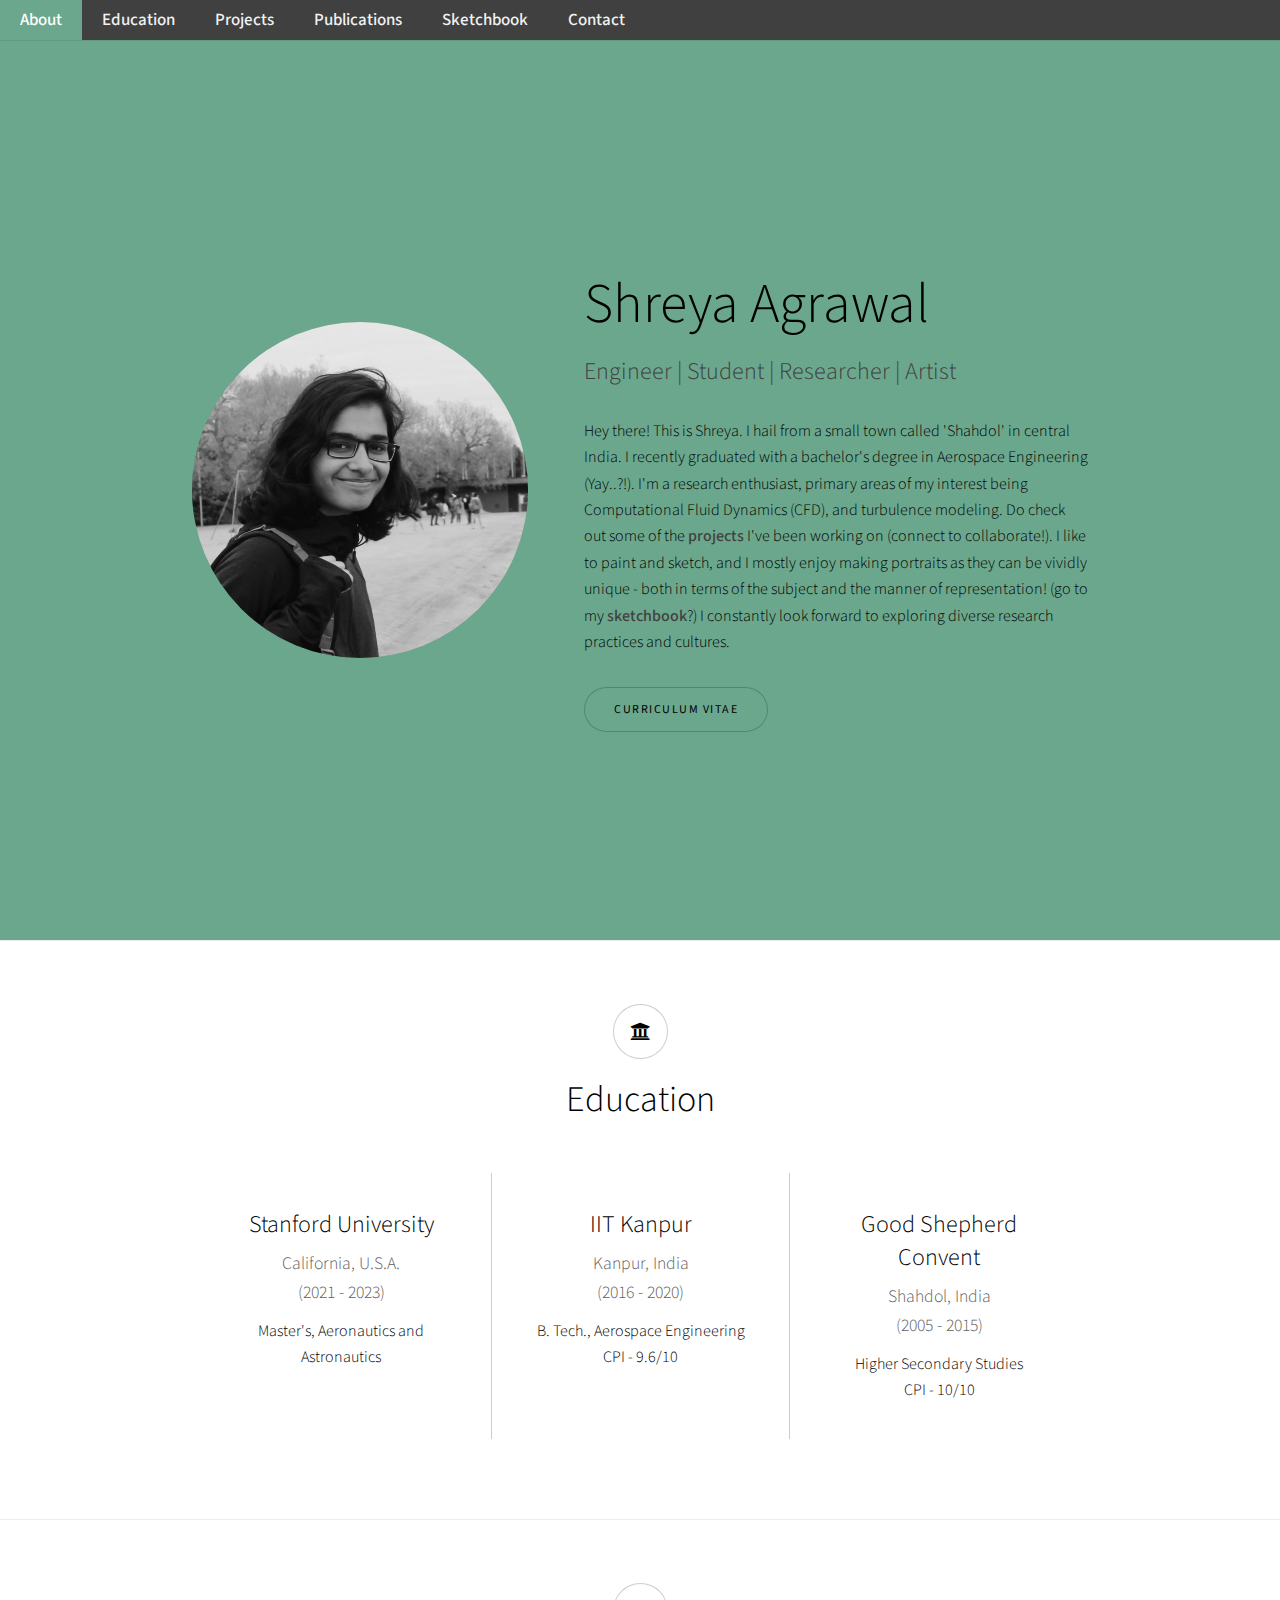
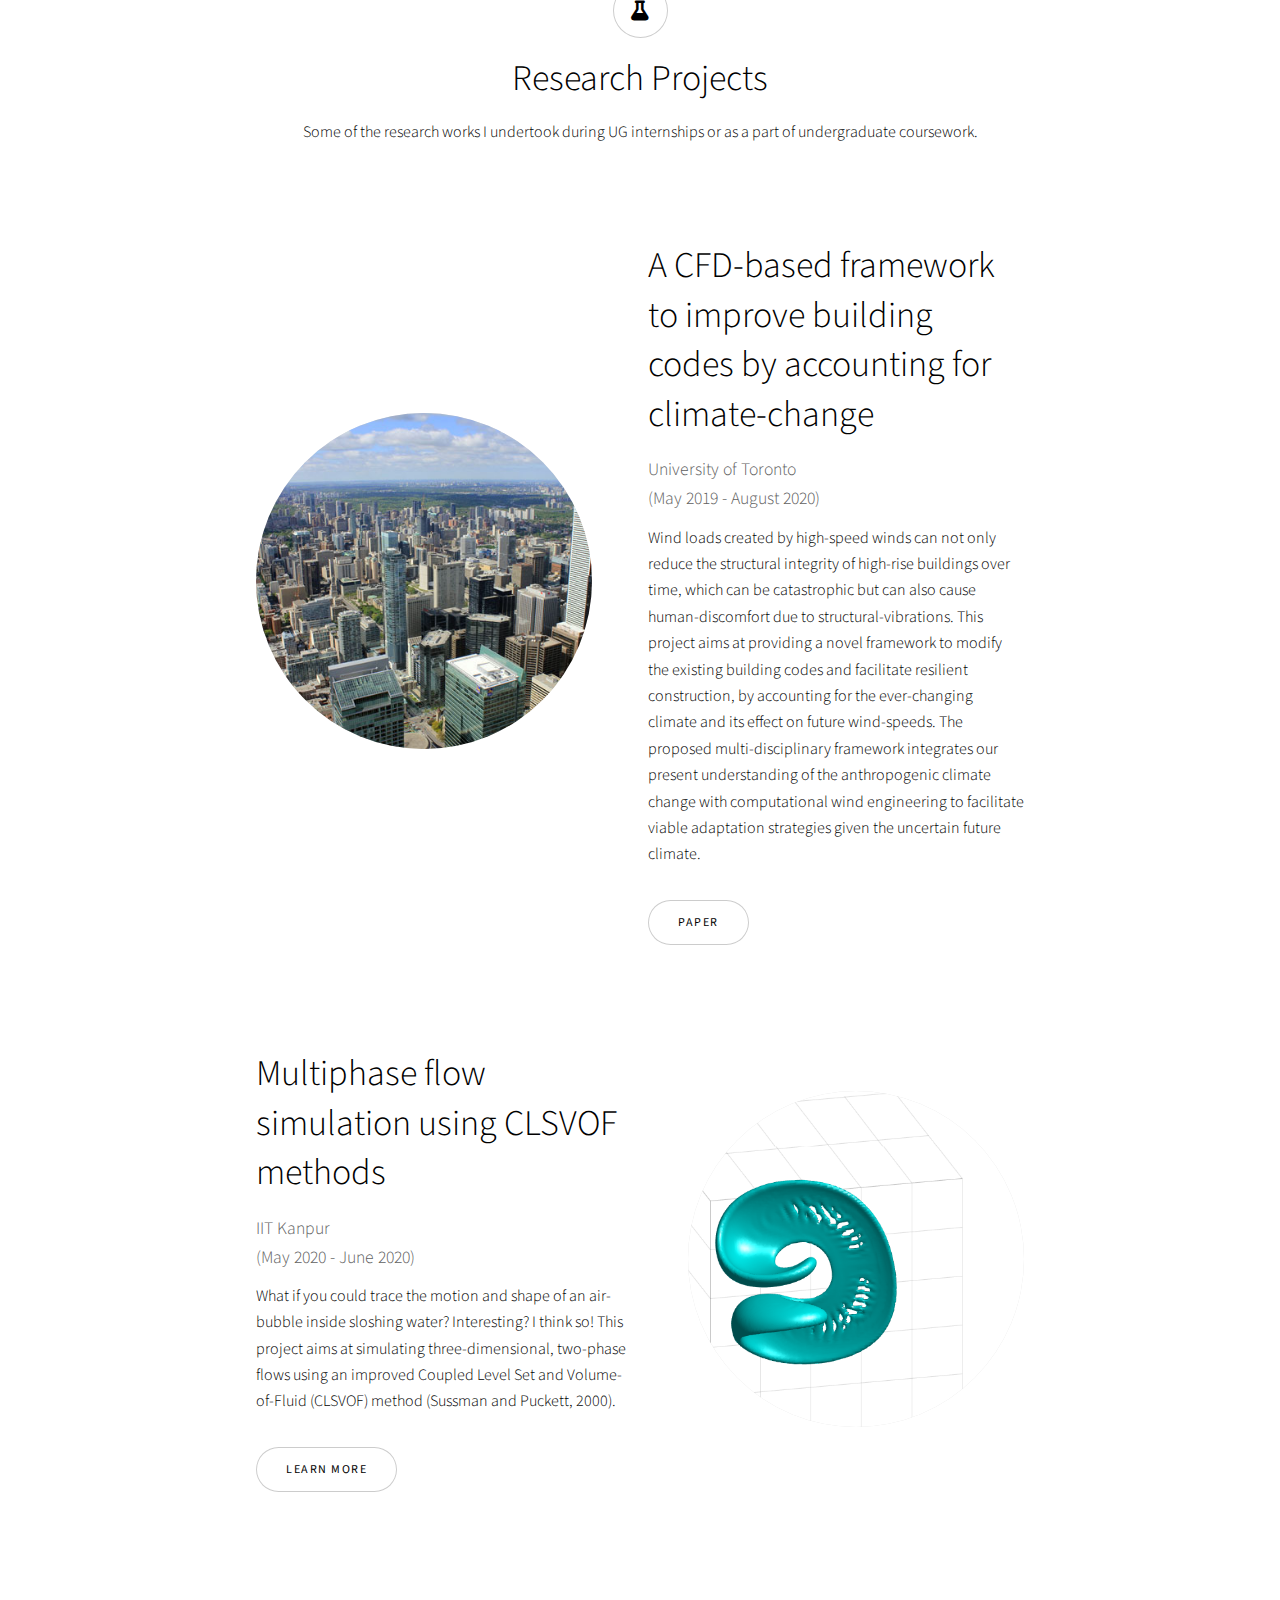
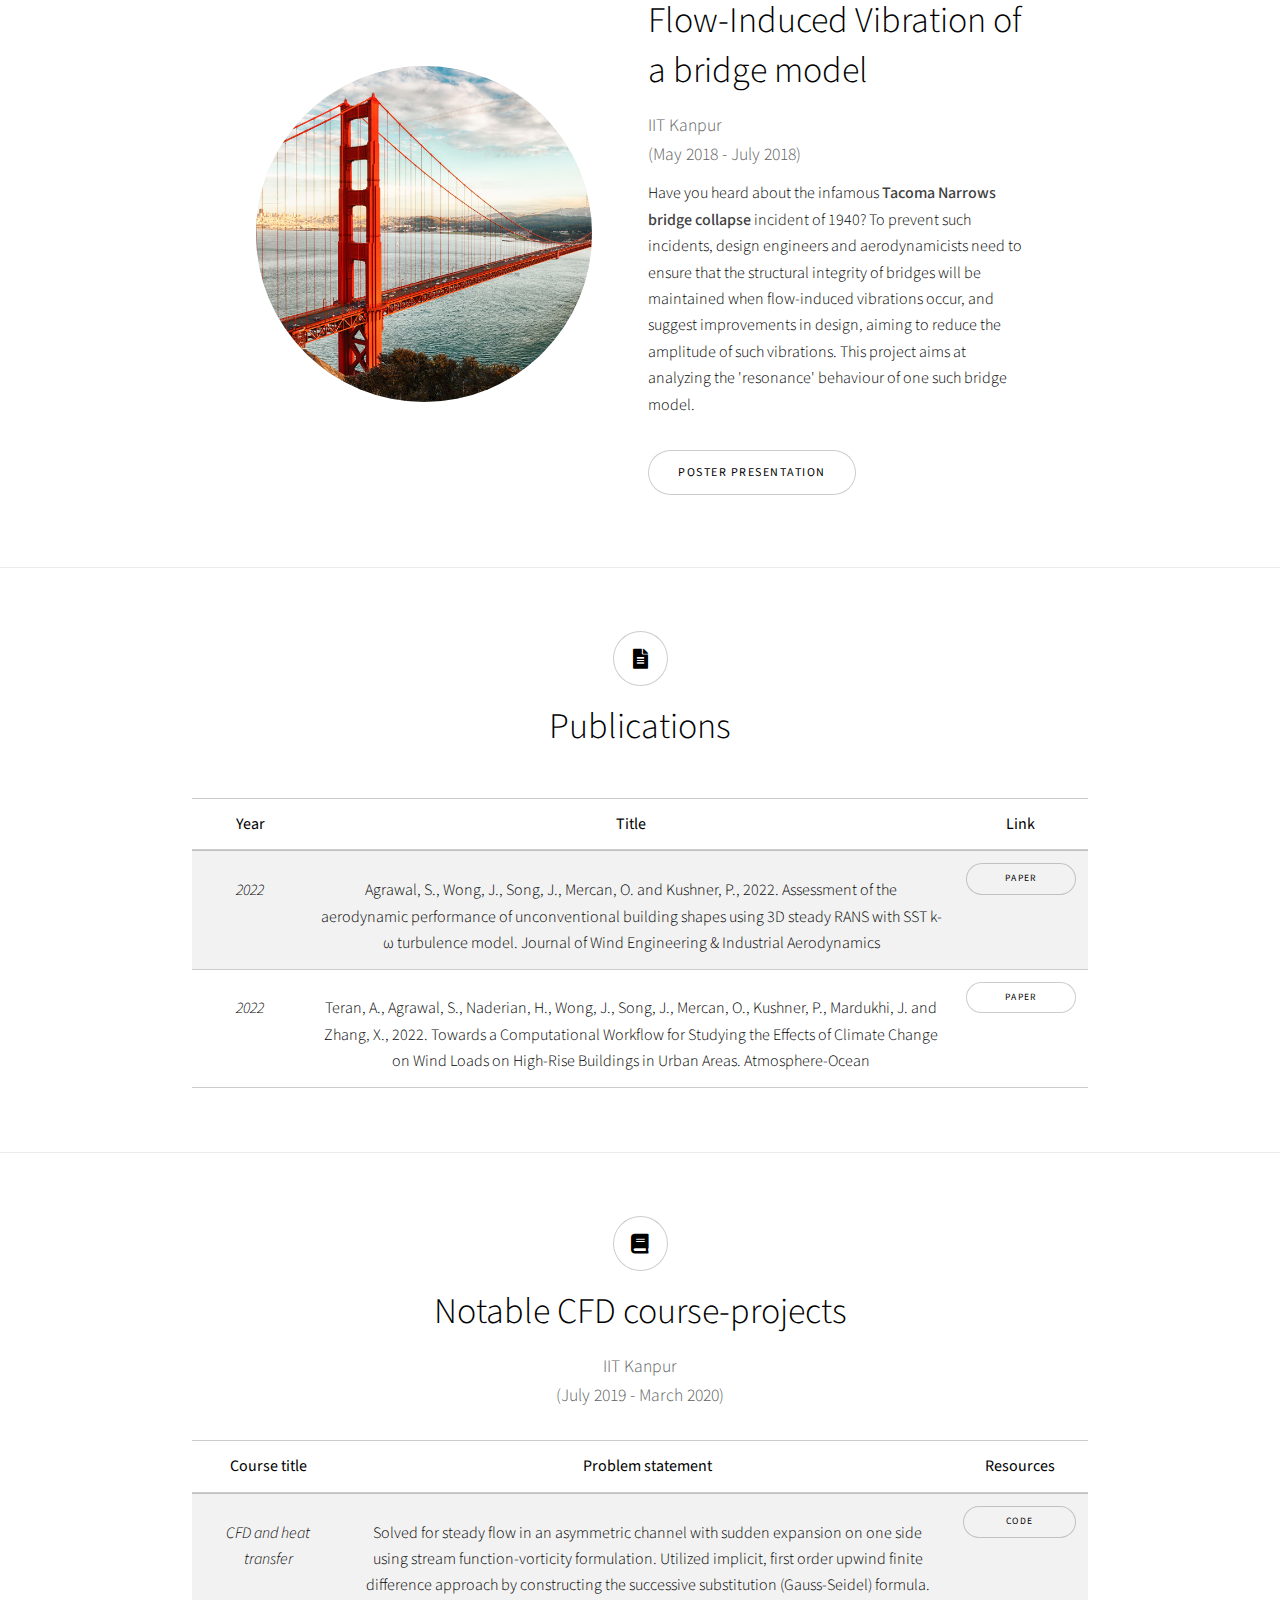
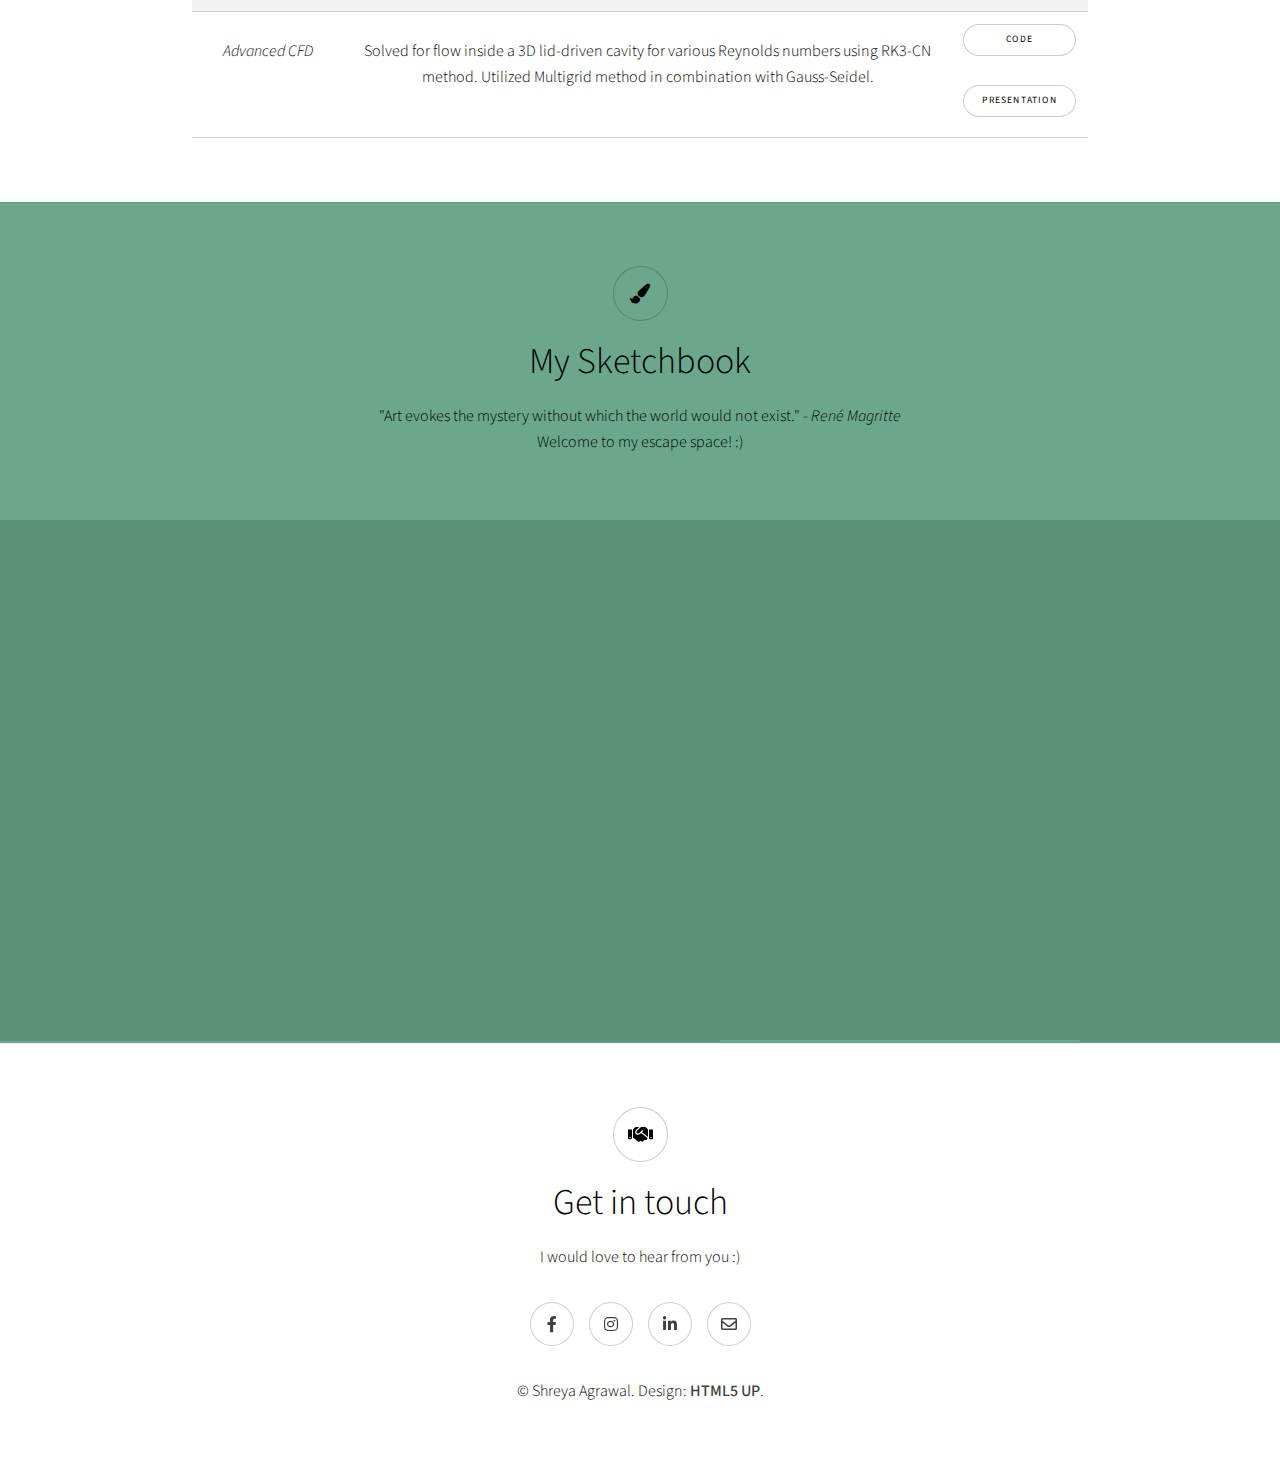
==== index.html @ 3bdcfff8 "Updated Publications section" ====
<!DOCTYPE HTML>
<!--
	Story by HTML5 UP
	html5up.net | @ajlkn
	Free for personal and commercial use under the CCA 3.0 license (html5up.net/license)
-->
<html>
	<head>
		<title>Home | Shreya Agrawal</title>
		<meta charset="utf-8" />
		<meta name="viewport" content="width=device-width, initial-scale=1, user-scalable=no" />
		<link rel="stylesheet" href="assets/css/main.css" />
		<noscript><link rel="stylesheet" href="assets/css/noscript.css" /></noscript>
	</head>
	<body class="is-preload">

		<!-- Wrapper -->
			<div id="wrapper" class="divided">

					<! -- top-navigation -->
						<div class="topnav" id="myTopnav">
 						   <a href="#about" class="active">About</a>
				  		   <a href="#schools">Education</a>
			        	           <a href="#projects">Projects</a>
						   <a href="#publications">Publications</a>
			         		   <a href="#sketchbook">Sketchbook</a>
 						   <a href="#contact">Contact</a>
 				  		   <a href="javascript:void(0);" class="icon" onclick="myFunction()">
			          			<i class="fa fa-bars"></i>
 			 			   </a>
						</div>


				<!-- Intro -->
					<section class="banner style3 orient-right content-align-left image-position-center fullscreen color7" id="about">


						<div class="content">
							<h1>Shreya  Agrawal</h1>
							<h3 style="color:#404040;" class="bottomOne">Engineer | Student | Researcher | Artist</h3>
							<p>Hey there! This is Shreya. I hail from a small town called 'Shahdol' in central India. I recently graduated with a bachelor's degree in Aerospace Engineering (Yay..?!). I'm a research enthusiast, primary areas of my interest being Computational Fluid Dynamics (CFD), and turbulence modeling. Do check out some of the <a href = "#projects">projects</a> I've been working on (connect to collaborate!). I like to paint and sketch, and I mostly enjoy making portraits as they can be vividly unique - both in terms of the subject and the manner of representation! (go to my <a href = "#sketchbook">sketchbook</a>?) I constantly look forward to exploring diverse research practices and cultures.</p>
							<ul class="actions stacked">
								<li><a href="https://drive.google.com/file/d/1pyP-JHYudfswWcXXzexC-FnmlHwNLp0K/view?usp=sharing" class="button big wide smooth-scroll-middle">Curriculum Vitae</a></li>
							</ul>
						</div>
						<div class="image">
							<img src="DP1.jpg" alt="" />
						</div>
					</section>

				<!-- Schools attended -->
					<section class="wrapper style1 align-center" id="schools">
						<div class="inner">
							<span class="icon solid style2 major fa-university"></span>
							<h2>Education</h2>
							<div class="items style1 medium">
								<section>

									<h3>Stanford University</h3>
									<subtitle> California, U.S.A. </subtitle><br>
									<subtitle> (2021 - 2023) </subtitle>
									<p>Master's, Aeronautics and Astronautics</p>
								</section>
								<section>
									
									<h3>IIT Kanpur</h3>
									<subtitle> Kanpur, India </subtitle><br>
									<subtitle> (2016 - 2020) </subtitle>
									<p>B. Tech., Aerospace Engineering <br>CPI - 9.6/10</p>
								</section>
								<section>
									
									<h3>Good Shepherd Convent</h3>
									<subtitle> Shahdol, India </subtitle><br>
									<subtitle> (2005 - 2015) </subtitle>
									<p>Higher Secondary Studies <br>CPI - 10/10</p>
								</section>
							</div>
						</div>
					</section>

				<!-- Research projects -->
				<section class="wrapper style1 align-center" id="projects">
				<div class="inner">
					<span class="icon solid style2 major fa-flask"></span>
						<h2>Research Projects</h2>
						<p>Some of the research works I undertook during UG internships or as a part of undergraduate coursework.</p>
				<!-- project 1 -->
					<section class="spotlight style2 orient-right content-align-left image-position-center onscroll-image-fade-in" id="first">
						<div class="content">
							<h2>A CFD-based framework to improve building codes by accounting for climate-change</h2>
							<subtitle>University of Toronto <br> (May 2019 - August 2020)</subtitle>
							<p>Wind loads created by high-speed winds can not only reduce the structural integrity of high-rise buildings over time, which can be catastrophic but can also cause human-discomfort due to structural-vibrations. This project aims at providing a novel framework to modify the existing building codes and facilitate resilient construction, by accounting for the ever-changing climate and its effect on future wind-speeds. The proposed multi-disciplinary framework integrates our present understanding of the anthropogenic climate change with computational wind engineering to facilitate viable adaptation strategies given the uncertain future climate.</p>
							<ul class="actions stacked">
								<li><a href="https://doi.org/10.1080/07055900.2022.2061412" class="button">PAPER</a></li>
							</ul>
						</div>
						<div class="image">
							<img src="images/project01.jpg" alt="" />
						</div>
					</section>

				<!-- Project 2 -->
					<section class="spotlight style2 orient-left content-align-left image-position-right onscroll-image-fade-in color7">
						<div class="content">
							<h2>Multiphase flow simulation using CLSVOF methods</h2>
							<subtitle>IIT Kanpur <br> (May 2020 - June 2020)</subtitle>
							<p>What if you could trace the motion and shape of an air-bubble inside sloshing water? Interesting? I think so! This project aims at simulating three-dimensional, two-phase flows using an improved Coupled Level Set and Volume-of-Fluid (CLSVOF) method (Sussman and Puckett, 2000).</p>
							<ul class="actions stacked">
								<li><a href="CLSVOF.html" class="button">LEARN MORE</a></li>
							</ul>
						</div>
						<div class="image">
							<img src="images/project02.png" alt="" />
						</div>
					</section>

				<!-- Project 3 -->
					<section class="spotlight style2 orient-right content-align-left image-position-center onscroll-image-fade-in">
						<div class="content">
							<h2>Flow-Induced Vibration of a bridge model</h2>
							<subtitle>IIT Kanpur <br> (May 2018 - July 2018)</subtitle>
							<p>Have you heard about the infamous <a href="https://youtu.be/XggxeuFDaDU">Tacoma Narrows bridge collapse</a> incident of 1940? To prevent such incidents, design engineers and aerodynamicists need to ensure that the structural integrity of bridges will be maintained when flow-induced vibrations occur, and suggest improvements in design, aiming to reduce the amplitude of such vibrations. This project aims at analyzing the 'resonance' behaviour of one such bridge model.</p>
							<ul class="actions stacked">
								<li><a href="https://drive.google.com/file/d/0B6FISKt2FDr5RnNRbktZWC1UbEI3cGdsY0kwa1ZBbXltcFFz/view?usp=sharing" class="button">Poster Presentation</a></li>
							</ul>
						</div>
						<div class="image">
							<img src="images/project03.jpg" alt="" />
						</div>
					</section>
				</div>
				</section>

				
				

				<!-- Publications -->
					<section class="wrapper style1 align-center" id="publications">
						<div class="inner">
						<span class="icon solid style2 major fa-file-alt"></span>
							<h2>Publications</h2>
							<subtitle class"bottomOne"></subtitle>
							
              <div class="table-wrapper topOne">
							  <table class="topOne">
							   <thead>
							   <tr>
							   <th style="text-align:center">Year</th><th style="text-align:center">Title</th><th style="text-align:center">Link</th>
							   </tr>
							   </thead>
                <tbody>
  							<tr>
  							<td style="width:13%"><em>2022</em></td>
   							<td style="width:72%">Agrawal, S., Wong, J., Song, J., Mercan, O. and Kushner, P., 2022. Assessment of the aerodynamic performance of unconventional building shapes using 3D steady RANS with SST k-ω turbulence model. 
								Journal of Wind Engineering & Industrial Aerodynamics	
							  </td>
   							<td style="width:15%">
   							 <ul class="actions stacked">
								 <li><a href="https://doi.org/10.1016/j.jweia.2022.104988" class="button fit small">Paper</a></li>
							   </ul>
							   </td>
 							  </tr>

 							  <tr style="padding-bottom:0.75rem">
 							  <td style="width:13%"><em>2022</em></td>
    						<td style="width:72%">Teran, A., Agrawal, S., Naderian, H., Wong, J., Song, J., Mercan, O., Kushner, P., Mardukhi, J. and Zhang, X., 2022. Towards a Computational Workflow for Studying the Effects of Climate Change on Wind Loads on High-Rise Buildings in Urban Areas.
								   Atmosphere-Ocean</td>
    							 
    						<td>
    						<ul class="actions stacked">
								<li><a href="https://doi.org/10.1080/07055900.2022.2061412" class="button fit small">Paper</a></li>
							  </ul>
							  </td>
  							</tr>

							  </tbody>
							  </table>
							</div>
						</div>
					</section>
				
				
				
				
				<!-- Some other notable projects -->
					<section class="wrapper style1 align-center">
						<div class="inner">
						<span class="icon solid style2 major fa-book"></span>
							<h2>Notable CFD course-projects</h2>
							<subtitle class"bottomOne">IIT Kanpur <br> (July 2019 - March 2020)</subtitle>
							
              <div class="table-wrapper topOne">
							  <table class="topOne">
							   <thead>
							   <tr>
							   <th style="text-align:center">Course title</th><th style="text-align:center">Problem statement</th><th style="text-align:center">Resources</th>
							   </tr>
							   </thead>
                <tbody>
  							<tr>
  							<td style="width:17%"><em>CFD and heat transfer</em></td>
   							<td style="width:68%">Solved for steady flow in an asymmetric channel with sudden expansion on one side using stream function-vorticity formulation. Utilized implicit, first order upwind finite difference approach by constructing the successive substitution (Gauss-Seidel) formula.	
							  </td>
   							<td style="width:15%">
   							 <ul class="actions stacked">
								 <li><a href="https://github.com/Shreyaagr/CFD-Codes/blob/main/Channel_expansion.c" class="button fit small">Code</a></li>
							   </ul>
							   </td>
 							  </tr>

 							  <tr style="padding-bottom:0.75rem">
 							  <td style="width:17%"><em>Advanced CFD</em></td>
    						<td style="width:68%">Solved for flow inside a 3D lid-driven cavity for various Reynolds numbers using RK3-CN method. Utilized Multigrid method in combination with Gauss-Seidel.</td>
    							 
    						<td>
    						<ul class="actions stacked">
								<li><a href="https://github.com/Shreyaagr/CFD-Codes/blob/main/Lid_driven_cavity_RK3-CN.f95" class="button fit small">Code</a></li><li><a href="https://github.com/Shreyaagr/CFD-Codes/blob/main/Lid_driven_cavity_results.pdf" class="button fit small">Presentation</a>
								</li>
							  </ul>
							  </td>
  							</tr>

							  </tbody>
							  </table>
							</div>
						</div>
					</section>


				<!-- Sketches -->
					<section class="wrapper style1 align-center color7" id = "sketchbook">
						<div class="inner">
						<span class="icon solid style2 major fa-paint-brush"></span>
							<h2>My Sketchbook</h2>
							<p>"Art evokes the mystery without which the world would not exist." - <em>Ren&eacute; Magritte</em> <br> Welcome to my escape space! :) </p>
						</div>

						<!-- Sketchbook -->
							<div class="gallery style2 medium lightbox onscroll-fade-in">
								<article>
									<a href="images/gallery/fulls/01.jpg" class="image">
										<img src="images/gallery/thumbs/01.jpg"  alt="" />
									</a>
									<div class="caption">
										<ul class="actions fixed">
											<li><span class="button small">Expand</span></li>
										</ul>
									</div>
								</article>
								<article>
									<a href="images/gallery/fulls/02.jpg" class="image">
										<img src="images/gallery/thumbs/02.jpg" alt="" />
									</a>
									<div class="caption">
										<ul class="actions fixed">
											<li><span class="button small">Expand</span></li>
										</ul>
									</div>
								</article>
								<article>
									<a href="images/gallery/fulls/03.jpg" class="image">
										<img src="images/gallery/thumbs/03.jpg" alt="" />
									</a>
									<div class="caption">
										<ul class="actions fixed">
											<li><span class="button small">Expand</span></li>
										</ul>
									</div>
								</article>
								<article>
									<a href="images/gallery/fulls/04.jpg" class="image">
										<img src="images/gallery/thumbs/04.jpg" alt="" />
									</a>
									<div class="caption">
										<ul class="actions fixed">
											<li><span class="button small">Expand</span></li>
										</ul>
									</div>
								</article>
								<article>
									<a href="images/gallery/fulls/05.jpg" class="image">
										<img src="images/gallery/thumbs/05.jpg" alt="" />
									</a>
									<div class="caption">
										<ul class="actions fixed">
											<li><span class="button small">Expand</span></li>
										</ul>
									</div>
								</article>
								<article>
									<a href="images/gallery/fulls/06.jpg" class="image">
										<img src="images/gallery/thumbs/06.jpg" alt="" />
									</a>
									<div class="caption">
										<ul class="actions fixed">
											<li><span class="button small">Expand</span></li>
										</ul>
									</div>
								</article>
								<article>
									<a href="images/gallery/fulls/07.jpg" class="image">
										<img src="images/gallery/thumbs/07.jpg" alt="" />
									</a>
									<div class="caption">
										<ul class="actions fixed">
											<li><span class="button small">Expand</span></li>
										</ul>
									</div>
								</article>
								<article>
									<a href="images/gallery/fulls/08.jpg" class="image">
										<img src="images/gallery/thumbs/08.jpg" alt="" />
									</a>
									<div class="caption">
										<ul class="actions fixed">
											<li><span class="button small">Expand</span></li>
										</ul>
									</div>
								</article>
								<article>
									<a href="images/gallery/fulls/09.jpg" class="image">
										<img src="images/gallery/thumbs/09.jpg" alt="" />
									</a>
									<div class="caption">
										<ul class="actions fixed">
											<li><span class="button small">Expand</span></li>
										</ul>
									</div>
								</article>
								<article>
									<a href="images/gallery/fulls/10.jpg" class="image">
										<img src="images/gallery/thumbs/10.jpg" alt="" />
									</a> 
									<div class="caption">
										<ul class="actions fixed">
											<li><span class="button small">Expand</span></li>
										</ul>
									</div>
								</article>
								<article>
									<a href="images/gallery/fulls/11.jpg" class="image">
										<img src="images/gallery/thumbs/11.jpg" alt="" />
									</a> 
									<div class="caption">
										<ul class="actions fixed">
											<li><span class="button small">Expand</span></li>
										</ul>
									</div>
								</article>
								<article>
									<a href="images/gallery/fulls/12.jpg" class="image">
										<img src="images/gallery/thumbs/12.jpg" alt="" />
									</a> 
									<div class="caption">
										<ul class="actions fixed">
											<li><span class="button small">Expand</span></li>
										</ul>
									</div>
								</article>
								<article>
									<a href="images/gallery/fulls/13.jpg" class="image">
										<img src="images/gallery/thumbs/13.jpg" alt="" />
									</a> 
									<div class="caption">
										<ul class="actions fixed">
											<li><span class="button small">Expand</span></li>
										</ul>
									</div>
								</article>
								<article>
									<a href="images/gallery/fulls/14.jpg" class="image">
										<img src="images/gallery/thumbs/14.jpg" alt="" />
									</a> 
									<div class="caption">
										<ul class="actions fixed">
											<li><span class="button small">Expand</span></li>
										</ul>
									</div>
								</article>
								<article>
									<a href="images/gallery/fulls/15.jpg" class="image">
										<img src="images/gallery/thumbs/15.jpg" alt="" />
									</a> 
									<div class="caption">
										<ul class="actions fixed">
											<li><span class="button small">Expand</span></li>
										</ul>
									</div>
								</article>
								<article>
									<a href="images/gallery/fulls/19.jpg" class="image">
										<img src="images/gallery/thumbs/19.jpg" alt="" />
									</a> 
									<div class="caption">
										<ul class="actions fixed">
											<li><span class="button small">Expand</span></li>
										</ul>
									</div>
								</article>
								<article>
									<a href="images/gallery/fulls/20.jpg" class="image">
										<img src="images/gallery/thumbs/20.jpg" alt="" />
									</a> 
									<div class="caption">
										<ul class="actions fixed">
											<li><span class="button small">Expand</span></li>
										</ul>
									</div>
								</article>
								<article>
									<a href="images/gallery/fulls/17.jpg" class="image">
										<img src="images/gallery/thumbs/17.jpg" alt="" />
									</a> 
									<div class="caption">
										<ul class="actions fixed">
											<li><span class="button small">Expand</span></li>
										</ul>
									</div>
								</article>
							</div>

					</section>


				<!-- Contact me -->


				<!-- Footer -->
					<footer class="wrapper style1 align-center" id="contact">
						<div class="inner">
						<span class="icon solid style2 major fa-handshake"></span>
						<h2>Get in touch</h2>
						<p>I would love to hear from you :)</p>
							<ul class="icons">
								<li><a href="https://www.facebook.com/shreya.agrawal.3910829/" class="icon brands style2 fa-facebook-f"><span class="label">Facebook</span></a></li>
								<li><a href="https://www.instagram.com/shreya___ag/" class="icon brands style2 fa-instagram"><span class="label">Instagram</span></a></li>
								<li><a href="https://www.linkedin.com/in/shreya09/" class="icon brands style2 fa-linkedin-in"><span class="label">LinkedIn</span></a></li>
								<li><a href="mailto: shreya981998@gmail.com" class="icon style2 fa-envelope"><span class="label">Email</span></a></li>
							</ul>
							<p>&copy; Shreya Agrawal. Design: <a href="https://html5up.net">HTML5 UP</a>.</p>
						</div>
					</footer>

			</div>

		<!-- Scripts -->
			<script src="assets/js/jquery.min.js"></script>
			<script src="assets/js/jquery.scrollex.min.js"></script>
			<script src="assets/js/jquery.scrolly.min.js"></script>
			<script src="assets/js/browser.min.js"></script>
			<script src="assets/js/breakpoints.min.js"></script>
			<script src="assets/js/util.js"></script>
			<script src="assets/js/main.js"></script>

			<!-- script for top-navigation -->

			<script>
			function myFunction() {
  			var x = document.getElementById("myTopnav");
  			if (x.className === "topnav") {
    			x.className += " responsive";
  			} else {
    			x.className = "topnav";
  			}
			}
			</script>

	</body>
</html>
---- assets/css/main.css ----
@import url(fontawesome-all.min.css);
@import url("https://fonts.googleapis.com/css?family=Source+Sans+Pro:300,300i,400,400i");

/*
	Story by HTML5 UP
	html5up.net | @ajlkn
	Free for personal and commercial use under the CCA 3.0 license (html5up.net/license)
*/

html, body, div, span, applet, object,
iframe, h1, h2, h3, h4, h5, h6, subtitle, p, blockquote,
pre, a, abbr, acronym, address, big, cite,
code, del, dfn, em, img, ins, kbd, q, s, samp,
small, strike, strong, sub, sup, tt, var, b,
u, i, center, dl, dt, dd, ol, ul, li, fieldset,
form, label, legend, table, caption, tbody,
tfoot, thead, tr, th, td, article, aside,
canvas, details, embed, figure, figcaption,
footer, header, hgroup, menu, nav, output, ruby,
section, summary, time, mark, audio, video {
	margin: 0;
	padding: 0;
	border: 0;
	font-size: 100%;
	font: inherit;
	vertical-align: baseline;}

article, aside, details, figcaption, figure,
footer, header, hgroup, menu, nav, section {
	display: block;}

body {
	line-height: 1;
}

ol, ul {
	list-style: none;
}

blockquote, q {
	quotes: none;
}

	blockquote:before, blockquote:after, q:before, q:after {
		content: '';
		content: none;
	}

table {
	border-collapse: collapse;
	border-spacing: 0;
}

body {
	-webkit-text-size-adjust: none;
}

mark {
	background-color: transparent;
	color: inherit;
}

input::-moz-focus-inner {
	border: 0;
	padding: 0;
}

input, select, textarea {
	-moz-appearance: none;
	-webkit-appearance: none;
	-ms-appearance: none;
	appearance: none;
}

/* Basic */

	@-ms-viewport {
		width: device-width;
	}

	body {
		-ms-overflow-style: scrollbar;
	}

	@media screen and (max-width: 480px) {

		html, body {
			min-width: 320px;
		}

	}

	html {
		box-sizing: border-box;
	}

	*, *:before, *:after {
		box-sizing: inherit;
	}

	body {
		background: #ffffff;
	}

		body.is-preload *, body.is-preload *:before, body.is-preload *:after {
			-moz-animation: none !important;
			-webkit-animation: none !important;
			-ms-animation: none !important;
			animation: none !important;
			-moz-transition: none !important;
			-webkit-transition: none !important;
			-ms-transition: none !important;
			transition: none !important;
		}

/* Type */

	html {
		font-size: 18pt;
	}

		@media screen and (max-width: 1680px) {

			html {
				font-size: 14pt;
			}

		}

		@media screen and (max-width: 1280px) {

			html {
				font-size: 12pt;
			}

		}

		@media screen and (max-width: 736px) {

			html {
				font-size: 11pt;
			}

		}

		@media screen and (max-width: 360px) {

			html {
				font-size: 10pt;
			}

		}

	body {
		background-color: #ffffff;
		color: #000000;
	}

	body, input, select, textarea {
		font-family: "Source Sans Pro", Helvetica, sans-serif;
		font-size: 1rem;
		font-weight: 300;
		line-height: 1.65;
	}

	a {
		-moz-transition: color 0.2s ease-in-out;
		-webkit-transition: color 0.2s ease-in-out;
		-ms-transition: color 0.2s ease-in-out;
		transition: color 0.2s ease-in-out;
		text-decoration: none;
		font-weight: 500;
	}

		a:hover {
			text-decoration: none;
		}

	strong, b {
		font-weight: 400;
	}

	em, i {
		font-style: italic;
	}

	p {
		margin: 0.7rem 0 2rem 0;
	}

		p.major {
			font-size: 1.25rem;
		}

	h1, h2, h3, h4, h5, h6 {
		font-weight: 300;
		line-height: 1.375;
		letter-spacing: -0.0em;
		margin: 0 0 1rem 0;
	}

		h1 a, h2 a, h3 a, h4 a, h5 a, h6 a {
			color: inherit;
			text-decoration: none;
		}

	h1 {
		font-size: 3.5rem;
		line-height: 1.2;
	}

	h2 {
		font-size: 2.25rem;
	}

	h3 {
		font-size: 1.5rem;
		margin: 0 0 0.5rem 0;
	}

	h4 {
		font-size: 1.1rem;
	}

	h5 {
		font-size: 0.9rem;
	}

	h6 {
		font-size: 0.7rem;
	}

	sub {
		font-size: 0.8rem;
		position: relative;
		top: 0.5rem;
	}

	sup {
		font-size: 0.8rem;
		position: relative;
		top: -0.5rem;
	}

	blockquote {
		border-left: solid 4px;
		font-style: italic;
		margin: 0 0 2rem 0;
		padding: 0.5rem 0 0.5rem 2rem;
	}

	subtitle {
		font-size: 1.1rem;
	}

	code {
		border-radius: 4px;
		font-family: "Courier New", monospace;
		font-size: 0.9em;
		margin: 0 0.25rem;
		padding: 0.25rem 0.325rem;
	}

	pre {
		-webkit-overflow-scrolling: touch;
		font-family: "Courier New", monospace;
		font-size: 0.9em;
		margin: 0 0 2rem 0;
	}

		pre code {
			display: block;
			line-height: 1.5;
			padding: 0.75rem 1rem;
			overflow-x: auto;
		}

	hr {
		border: 0;
		border-bottom: solid 1px;
		margin: 2.5rem 0;
	}

		hr.major {
			margin: 3.5rem 0;
		}

	.align-left {
		text-align: left;
	}

	.align-center {
		text-align: center;
	}

	.align-right {
		text-align: right;
	}

	@media screen and (max-width: 736px) {

		p.major {
			font-size: 1.1rem;
		}

		h1 {
			font-size: 2.5rem;
		}

		h2 {
			font-size: 2rem;
		}

		h3 {
			font-size: 1.25rem;
		}

		h4 {
			font-size: 1rem;
		}

	}

	input, select, textarea {
		color: #000000;
	}

	a {
		color: #404040;
	}

		a:hover {
			color: #47D3E5;
		}

	strong, b {
		color: #000000;
	}

	h1, h2, h3, h4, h5, h6 {
		color: #000000;
	}

	subtitle  {
		color: #606060;
	}

	blockquote {
		border-left-color: rgba(0, 0, 0, 0.2);
	}

	code {
		background: rgba(0, 0, 0, 0.05);
		border-color: rgba(0, 0, 0, 0.2);
	}

	hr {
		border-bottom-color: rgba(0, 0, 0, 0.2);
	}

	/* Top navigation */

	.topnav {
	  overflow: hidden;
	  background-color: rgba(0, 0, 0, 0.75);
	}

	.topnav a {
	  float: left;
	  display: block;
	  color: #f2f2f2;
	  text-align: center;
	  padding: 6px 20px;
	  text-decoration: none;
	  font-size: 17px;
	}

	.topnav a:hover {
	  background-color: #ddd;
	  color: black;
	}

	.topnav a.active {
	  background-color: #6ba78c; /* color7 at the moment */
	  color: white;
	}

	.topnav .icon {
	  display: none;
	}

	@media screen and (max-width: 600px) {
	  .topnav a:not(:first-child) {display: none;}
	  .topnav a.icon {
	    float: right;
	    display: block;
	  }
	}

	@media screen and (max-width: 600px) {
	  .topnav.responsive {position: relative;}
	  .topnav.responsive .icon {
	    position: absolute;
	    right: 0;
	    top: 0;
	  }
	  .topnav.responsive a {
	    float: none;
	    display: block;
 	    text-align: left;
	  }
	}


/* Row */

	.row {
		display: flex;
		flex-wrap: wrap;
		box-sizing: border-box;
		align-items: stretch;
	}

		.row > * {
			box-sizing: border-box;
		}

		.row.gtr-uniform > * > :last-child {
			margin-bottom: 0;
		}

		.row.aln-left {
			justify-content: flex-start;
		}

		.row.aln-center {
			justify-content: center;
		}

		.row.aln-right {
			justify-content: flex-end;
		}

		.row.aln-top {
			align-items: flex-start;
		}

		.row.aln-middle {
			align-items: center;
		}

		.row.aln-bottom {
			align-items: flex-end;
		}

		.row > .imp {
			order: -1;
		}

		.row > .col-1 {
			width: 8.33333%;
		}

		.row > .off-1 {
			margin-left: 8.33333%;
		}

		.row > .col-2 {
			width: 16.66667%;
		}

		.row > .off-2 {
			margin-left: 16.66667%;
		}

		.row > .col-3 {
			width: 25%;
		}

		.row > .off-3 {
			margin-left: 25%;
		}

		.row > .col-4 {
			width: 33.33333%;
		}

		.row > .off-4 {
			margin-left: 33.33333%;
		}

		.row > .col-5 {
			width: 41.66667%;
		}

		.row > .off-5 {
			margin-left: 41.66667%;
		}

		.row > .col-6 {
			width: 50%;
		}

		.row > .off-6 {
			margin-left: 50%;
		}

		.row > .col-7 {
			width: 58.33333%;
		}

		.row > .off-7 {
			margin-left: 58.33333%;
		}

		.row > .col-8 {
			width: 66.66667%;
		}

		.row > .off-8 {
			margin-left: 66.66667%;
		}

		.row > .col-9 {
			width: 75%;
		}

		.row > .off-9 {
			margin-left: 75%;
		}

		.row > .col-10 {
			width: 83.33333%;
		}

		.row > .off-10 {
			margin-left: 83.33333%;
		}

		.row > .col-11 {
			width: 91.66667%;
		}

		.row > .off-11 {
			margin-left: 91.66667%;
		}

		.row > .col-12 {
			width: 100%;
		}

		.row > .off-12 {
			margin-left: 100%;
		}

		.row.gtr-0 {
			margin-top: 0;
			margin-left: 0rem;
		}

			.row.gtr-0 > * {
				padding: 0 0 0 0rem;
			}

			.row.gtr-0.gtr-uniform {
				margin-top: 0rem;
			}

				.row.gtr-0.gtr-uniform > * {
					padding-top: 0rem;
				}

		.row.gtr-25 {
			margin-top: 0;
			margin-left: -0.5rem;
		}

			.row.gtr-25 > * {
				padding: 0 0 0 0.5rem;
			}

			.row.gtr-25.gtr-uniform {
				margin-top: -0.5rem;
			}

				.row.gtr-25.gtr-uniform > * {
					padding-top: 0.5rem;
				}

		.row.gtr-50 {
			margin-top: 0;
			margin-left: -1rem;
		}

			.row.gtr-50 > * {
				padding: 0 0 0 1rem;
			}

			.row.gtr-50.gtr-uniform {
				margin-top: -1rem;
			}

				.row.gtr-50.gtr-uniform > * {
					padding-top: 1rem;
				}

		.row {
			margin-top: 0;
			margin-left: -2rem;
		}

			.row > * {
				padding: 0 0 0 2rem;
			}

			.row.gtr-uniform {
				margin-top: -2rem;
			}

				.row.gtr-uniform > * {
					padding-top: 2rem;
				}

		.row.gtr-150 {
			margin-top: 0;
			margin-left: -3rem;
		}

			.row.gtr-150 > * {
				padding: 0 0 0 3rem;
			}

			.row.gtr-150.gtr-uniform {
				margin-top: -3rem;
			}

				.row.gtr-150.gtr-uniform > * {
					padding-top: 3rem;
				}

		.row.gtr-200 {
			margin-top: 0;
			margin-left: -4rem;
		}

			.row.gtr-200 > * {
				padding: 0 0 0 4rem;
			}

			.row.gtr-200.gtr-uniform {
				margin-top: -4rem;
			}

				.row.gtr-200.gtr-uniform > * {
					padding-top: 4rem;
				}

		@media screen and (max-width: 1680px) {

			.row {
				display: flex;
				flex-wrap: wrap;
				box-sizing: border-box;
				align-items: stretch;
			}

				.row > * {
					box-sizing: border-box;
				}

				.row.gtr-uniform > * > :last-child {
					margin-bottom: 0;
				}

				.row.aln-left {
					justify-content: flex-start;
				}

				.row.aln-center {
					justify-content: center;
				}

				.row.aln-right {
					justify-content: flex-end;
				}

				.row.aln-top {
					align-items: flex-start;
				}

				.row.aln-middle {
					align-items: center;
				}

				.row.aln-bottom {
					align-items: flex-end;
				}

				.row > .imp-xlarge {
					order: -1;
				}

				.row > .col-1-xlarge {
					width: 8.33333%;
				}

				.row > .off-1-xlarge {
					margin-left: 8.33333%;
				}

				.row > .col-2-xlarge {
					width: 16.66667%;
				}

				.row > .off-2-xlarge {
					margin-left: 16.66667%;
				}

				.row > .col-3-xlarge {
					width: 25%;
				}

				.row > .off-3-xlarge {
					margin-left: 25%;
				}

				.row > .col-4-xlarge {
					width: 33.33333%;
				}

				.row > .off-4-xlarge {
					margin-left: 33.33333%;
				}

				.row > .col-5-xlarge {
					width: 41.66667%;
				}

				.row > .off-5-xlarge {
					margin-left: 41.66667%;
				}

				.row > .col-6-xlarge {
					width: 50%;
				}

				.row > .off-6-xlarge {
					margin-left: 50%;
				}

				.row > .col-7-xlarge {
					width: 58.33333%;
				}

				.row > .off-7-xlarge {
					margin-left: 58.33333%;
				}

				.row > .col-8-xlarge {
					width: 66.66667%;
				}

				.row > .off-8-xlarge {
					margin-left: 66.66667%;
				}

				.row > .col-9-xlarge {
					width: 75%;
				}

				.row > .off-9-xlarge {
					margin-left: 75%;
				}

				.row > .col-10-xlarge {
					width: 83.33333%;
				}

				.row > .off-10-xlarge {
					margin-left: 83.33333%;
				}

				.row > .col-11-xlarge {
					width: 91.66667%;
				}

				.row > .off-11-xlarge {
					margin-left: 91.66667%;
				}

				.row > .col-12-xlarge {
					width: 100%;
				}

				.row > .off-12-xlarge {
					margin-left: 100%;
				}

				.row.gtr-0 {
					margin-top: 0;
					margin-left: 0rem;
				}

					.row.gtr-0 > * {
						padding: 0 0 0 0rem;
					}

					.row.gtr-0.gtr-uniform {
						margin-top: 0rem;
					}

						.row.gtr-0.gtr-uniform > * {
							padding-top: 0rem;
						}

				.row.gtr-25 {
					margin-top: 0;
					margin-left: -0.5rem;
				}

					.row.gtr-25 > * {
						padding: 0 0 0 0.5rem;
					}

					.row.gtr-25.gtr-uniform {
						margin-top: -0.5rem;
					}

						.row.gtr-25.gtr-uniform > * {
							padding-top: 0.5rem;
						}

				.row.gtr-50 {
					margin-top: 0;
					margin-left: -1rem;
				}

					.row.gtr-50 > * {
						padding: 0 0 0 1rem;
					}

					.row.gtr-50.gtr-uniform {
						margin-top: -1rem;
					}

						.row.gtr-50.gtr-uniform > * {
							padding-top: 1rem;
						}

				.row {
					margin-top: 0;
					margin-left: -2rem;
				}

					.row > * {
						padding: 0 0 0 2rem;
					}

					.row.gtr-uniform {
						margin-top: -2rem;
					}

						.row.gtr-uniform > * {
							padding-top: 2rem;
						}

				.row.gtr-150 {
					margin-top: 0;
					margin-left: -3rem;
				}

					.row.gtr-150 > * {
						padding: 0 0 0 3rem;
					}

					.row.gtr-150.gtr-uniform {
						margin-top: -3rem;
					}

						.row.gtr-150.gtr-uniform > * {
							padding-top: 3rem;
						}

				.row.gtr-200 {
					margin-top: 0;
					margin-left: -4rem;
				}

					.row.gtr-200 > * {
						padding: 0 0 0 4rem;
					}

					.row.gtr-200.gtr-uniform {
						margin-top: -4rem;
					}

						.row.gtr-200.gtr-uniform > * {
							padding-top: 4rem;
						}

		}

		@media screen and (max-width: 1280px) {

			.row {
				display: flex;
				flex-wrap: wrap;
				box-sizing: border-box;
				align-items: stretch;
			}

				.row > * {
					box-sizing: border-box;
				}

				.row.gtr-uniform > * > :last-child {
					margin-bottom: 0;
				}

				.row.aln-left {
					justify-content: flex-start;
				}

				.row.aln-center {
					justify-content: center;
				}

				.row.aln-right {
					justify-content: flex-end;
				}

				.row.aln-top {
					align-items: flex-start;
				}

				.row.aln-middle {
					align-items: center;
				}

				.row.aln-bottom {
					align-items: flex-end;
				}

				.row > .imp-large {
					order: -1;
				}

				.row > .col-1-large {
					width: 8.33333%;
				}

				.row > .off-1-large {
					margin-left: 8.33333%;
				}

				.row > .col-2-large {
					width: 16.66667%;
				}

				.row > .off-2-large {
					margin-left: 16.66667%;
				}

				.row > .col-3-large {
					width: 25%;
				}

				.row > .off-3-large {
					margin-left: 25%;
				}

				.row > .col-4-large {
					width: 33.33333%;
				}

				.row > .off-4-large {
					margin-left: 33.33333%;
				}

				.row > .col-5-large {
					width: 41.66667%;
				}

				.row > .off-5-large {
					margin-left: 41.66667%;
				}

				.row > .col-6-large {
					width: 50%;
				}

				.row > .off-6-large {
					margin-left: 50%;
				}

				.row > .col-7-large {
					width: 58.33333%;
				}

				.row > .off-7-large {
					margin-left: 58.33333%;
				}

				.row > .col-8-large {
					width: 66.66667%;
				}

				.row > .off-8-large {
					margin-left: 66.66667%;
				}

				.row > .col-9-large {
					width: 75%;
				}

				.row > .off-9-large {
					margin-left: 75%;
				}

				.row > .col-10-large {
					width: 83.33333%;
				}

				.row > .off-10-large {
					margin-left: 83.33333%;
				}

				.row > .col-11-large {
					width: 91.66667%;
				}

				.row > .off-11-large {
					margin-left: 91.66667%;
				}

				.row > .col-12-large {
					width: 100%;
				}

				.row > .off-12-large {
					margin-left: 100%;
				}

				.row.gtr-0 {
					margin-top: 0;
					margin-left: 0rem;
				}

					.row.gtr-0 > * {
						padding: 0 0 0 0rem;
					}

					.row.gtr-0.gtr-uniform {
						margin-top: 0rem;
					}

						.row.gtr-0.gtr-uniform > * {
							padding-top: 0rem;
						}

				.row.gtr-25 {
					margin-top: 0;
					margin-left: -0.5rem;
				}

					.row.gtr-25 > * {
						padding: 0 0 0 0.5rem;
					}

					.row.gtr-25.gtr-uniform {
						margin-top: -0.5rem;
					}

						.row.gtr-25.gtr-uniform > * {
							padding-top: 0.5rem;
						}

				.row.gtr-50 {
					margin-top: 0;
					margin-left: -1rem;
				}

					.row.gtr-50 > * {
						padding: 0 0 0 1rem;
					}

					.row.gtr-50.gtr-uniform {
						margin-top: -1rem;
					}

						.row.gtr-50.gtr-uniform > * {
							padding-top: 1rem;
						}

				.row {
					margin-top: 0;
					margin-left: -2rem;
				}

					.row > * {
						padding: 0 0 0 2rem;
					}

					.row.gtr-uniform {
						margin-top: -2rem;
					}

						.row.gtr-uniform > * {
							padding-top: 2rem;
						}

				.row.gtr-150 {
					margin-top: 0;
					margin-left: -3rem;
				}

					.row.gtr-150 > * {
						padding: 0 0 0 3rem;
					}

					.row.gtr-150.gtr-uniform {
						margin-top: -3rem;
					}

						.row.gtr-150.gtr-uniform > * {
							padding-top: 3rem;
						}

				.row.gtr-200 {
					margin-top: 0;
					margin-left: -4rem;
				}

					.row.gtr-200 > * {
						padding: 0 0 0 4rem;
					}

					.row.gtr-200.gtr-uniform {
						margin-top: -4rem;
					}

						.row.gtr-200.gtr-uniform > * {
							padding-top: 4rem;
						}

		}

		@media screen and (max-width: 980px) {

			.row {
				display: flex;
				flex-wrap: wrap;
				box-sizing: border-box;
				align-items: stretch;
			}

				.row > * {
					box-sizing: border-box;
				}

				.row.gtr-uniform > * > :last-child {
					margin-bottom: 0;
				}

				.row.aln-left {
					justify-content: flex-start;
				}

				.row.aln-center {
					justify-content: center;
				}

				.row.aln-right {
					justify-content: flex-end;
				}

				.row.aln-top {
					align-items: flex-start;
				}

				.row.aln-middle {
					align-items: center;
				}

				.row.aln-bottom {
					align-items: flex-end;
				}

				.row > .imp-medium {
					order: -1;
				}

				.row > .col-1-medium {
					width: 8.33333%;
				}

				.row > .off-1-medium {
					margin-left: 8.33333%;
				}

				.row > .col-2-medium {
					width: 16.66667%;
				}

				.row > .off-2-medium {
					margin-left: 16.66667%;
				}

				.row > .col-3-medium {
					width: 25%;
				}

				.row > .off-3-medium {
					margin-left: 25%;
				}

				.row > .col-4-medium {
					width: 33.33333%;
				}

				.row > .off-4-medium {
					margin-left: 33.33333%;
				}

				.row > .col-5-medium {
					width: 41.66667%;
				}

				.row > .off-5-medium {
					margin-left: 41.66667%;
				}

				.row > .col-6-medium {
					width: 50%;
				}

				.row > .off-6-medium {
					margin-left: 50%;
				}

				.row > .col-7-medium {
					width: 58.33333%;
				}

				.row > .off-7-medium {
					margin-left: 58.33333%;
				}

				.row > .col-8-medium {
					width: 66.66667%;
				}

				.row > .off-8-medium {
					margin-left: 66.66667%;
				}

				.row > .col-9-medium {
					width: 75%;
				}

				.row > .off-9-medium {
					margin-left: 75%;
				}

				.row > .col-10-medium {
					width: 83.33333%;
				}

				.row > .off-10-medium {
					margin-left: 83.33333%;
				}

				.row > .col-11-medium {
					width: 91.66667%;
				}

				.row > .off-11-medium {
					margin-left: 91.66667%;
				}

				.row > .col-12-medium {
					width: 100%;
				}

				.row > .off-12-medium {
					margin-left: 100%;
				}

				.row.gtr-0 {
					margin-top: 0;
					margin-left: 0rem;
				}

					.row.gtr-0 > * {
						padding: 0 0 0 0rem;
					}

					.row.gtr-0.gtr-uniform {
						margin-top: 0rem;
					}

						.row.gtr-0.gtr-uniform > * {
							padding-top: 0rem;
						}

				.row.gtr-25 {
					margin-top: 0;
					margin-left: -0.5rem;
				}

					.row.gtr-25 > * {
						padding: 0 0 0 0.5rem;
					}

					.row.gtr-25.gtr-uniform {
						margin-top: -0.5rem;
					}

						.row.gtr-25.gtr-uniform > * {
							padding-top: 0.5rem;
						}

				.row.gtr-50 {
					margin-top: 0;
					margin-left: -1rem;
				}

					.row.gtr-50 > * {
						padding: 0 0 0 1rem;
					}

					.row.gtr-50.gtr-uniform {
						margin-top: -1rem;
					}

						.row.gtr-50.gtr-uniform > * {
							padding-top: 1rem;
						}

				.row {
					margin-top: 0;
					margin-left: -2rem;
				}

					.row > * {
						padding: 0 0 0 2rem;
					}

					.row.gtr-uniform {
						margin-top: -2rem;
					}

						.row.gtr-uniform > * {
							padding-top: 2rem;
						}

				.row.gtr-150 {
					margin-top: 0;
					margin-left: -3rem;
				}

					.row.gtr-150 > * {
						padding: 0 0 0 3rem;
					}

					.row.gtr-150.gtr-uniform {
						margin-top: -3rem;
					}

						.row.gtr-150.gtr-uniform > * {
							padding-top: 3rem;
						}

				.row.gtr-200 {
					margin-top: 0;
					margin-left: -4rem;
				}

					.row.gtr-200 > * {
						padding: 0 0 0 4rem;
					}

					.row.gtr-200.gtr-uniform {
						margin-top: -4rem;
					}

						.row.gtr-200.gtr-uniform > * {
							padding-top: 4rem;
						}

		}

		@media screen and (max-width: 736px) {

			.row {
				display: flex;
				flex-wrap: wrap;
				box-sizing: border-box;
				align-items: stretch;
			}

				.row > * {
					box-sizing: border-box;
				}

				.row.gtr-uniform > * > :last-child {
					margin-bottom: 0;
				}

				.row.aln-left {
					justify-content: flex-start;
				}

				.row.aln-center {
					justify-content: center;
				}

				.row.aln-right {
					justify-content: flex-end;
				}

				.row.aln-top {
					align-items: flex-start;
				}

				.row.aln-middle {
					align-items: center;
				}

				.row.aln-bottom {
					align-items: flex-end;
				}

				.row > .imp-small {
					order: -1;
				}

				.row > .col-1-small {
					width: 8.33333%;
				}

				.row > .off-1-small {
					margin-left: 8.33333%;
				}

				.row > .col-2-small {
					width: 16.66667%;
				}

				.row > .off-2-small {
					margin-left: 16.66667%;
				}

				.row > .col-3-small {
					width: 25%;
				}

				.row > .off-3-small {
					margin-left: 25%;
				}

				.row > .col-4-small {
					width: 33.33333%;
				}

				.row > .off-4-small {
					margin-left: 33.33333%;
				}

				.row > .col-5-small {
					width: 41.66667%;
				}

				.row > .off-5-small {
					margin-left: 41.66667%;
				}

				.row > .col-6-small {
					width: 50%;
				}

				.row > .off-6-small {
					margin-left: 50%;
				}

				.row > .col-7-small {
					width: 58.33333%;
				}

				.row > .off-7-small {
					margin-left: 58.33333%;
				}

				.row > .col-8-small {
					width: 66.66667%;
				}

				.row > .off-8-small {
					margin-left: 66.66667%;
				}

				.row > .col-9-small {
					width: 75%;
				}

				.row > .off-9-small {
					margin-left: 75%;
				}

				.row > .col-10-small {
					width: 83.33333%;
				}

				.row > .off-10-small {
					margin-left: 83.33333%;
				}

				.row > .col-11-small {
					width: 91.66667%;
				}

				.row > .off-11-small {
					margin-left: 91.66667%;
				}

				.row > .col-12-small {
					width: 100%;
				}

				.row > .off-12-small {
					margin-left: 100%;
				}

				.row.gtr-0 {
					margin-top: 0;
					margin-left: 0rem;
				}

					.row.gtr-0 > * {
						padding: 0 0 0 0rem;
					}

					.row.gtr-0.gtr-uniform {
						margin-top: 0rem;
					}

						.row.gtr-0.gtr-uniform > * {
							padding-top: 0rem;
						}

				.row.gtr-25 {
					margin-top: 0;
					margin-left: -0.5rem;
				}

					.row.gtr-25 > * {
						padding: 0 0 0 0.5rem;
					}

					.row.gtr-25.gtr-uniform {
						margin-top: -0.5rem;
					}

						.row.gtr-25.gtr-uniform > * {
							padding-top: 0.5rem;
						}

				.row.gtr-50 {
					margin-top: 0;
					margin-left: -1rem;
				}

					.row.gtr-50 > * {
						padding: 0 0 0 1rem;
					}

					.row.gtr-50.gtr-uniform {
						margin-top: -1rem;
					}

						.row.gtr-50.gtr-uniform > * {
							padding-top: 1rem;
						}

				.row {
					margin-top: 0;
					margin-left: -2rem;
				}

					.row > * {
						padding: 0 0 0 2rem;
					}

					.row.gtr-uniform {
						margin-top: -2rem;
					}

						.row.gtr-uniform > * {
							padding-top: 2rem;
						}

				.row.gtr-150 {
					margin-top: 0;
					margin-left: -3rem;
				}

					.row.gtr-150 > * {
						padding: 0 0 0 3rem;
					}

					.row.gtr-150.gtr-uniform {
						margin-top: -3rem;
					}

						.row.gtr-150.gtr-uniform > * {
							padding-top: 3rem;
						}

				.row.gtr-200 {
					margin-top: 0;
					margin-left: -4rem;
				}

					.row.gtr-200 > * {
						padding: 0 0 0 4rem;
					}

					.row.gtr-200.gtr-uniform {
						margin-top: -4rem;
					}

						.row.gtr-200.gtr-uniform > * {
							padding-top: 4rem;
						}

		}

		@media screen and (max-width: 480px) {

			.row {
				display: flex;
				flex-wrap: wrap;
				box-sizing: border-box;
				align-items: stretch;
			}

				.row > * {
					box-sizing: border-box;
				}

				.row.gtr-uniform > * > :last-child {
					margin-bottom: 0;
				}

				.row.aln-left {
					justify-content: flex-start;
				}

				.row.aln-center {
					justify-content: center;
				}

				.row.aln-right {
					justify-content: flex-end;
				}

				.row.aln-top {
					align-items: flex-start;
				}

				.row.aln-middle {
					align-items: center;
				}

				.row.aln-bottom {
					align-items: flex-end;
				}

				.row > .imp-xsmall {
					order: -1;
				}

				.row > .col-1-xsmall {
					width: 8.33333%;
				}

				.row > .off-1-xsmall {
					margin-left: 8.33333%;
				}

				.row > .col-2-xsmall {
					width: 16.66667%;
				}

				.row > .off-2-xsmall {
					margin-left: 16.66667%;
				}

				.row > .col-3-xsmall {
					width: 25%;
				}

				.row > .off-3-xsmall {
					margin-left: 25%;
				}

				.row > .col-4-xsmall {
					width: 33.33333%;
				}

				.row > .off-4-xsmall {
					margin-left: 33.33333%;
				}

				.row > .col-5-xsmall {
					width: 41.66667%;
				}

				.row > .off-5-xsmall {
					margin-left: 41.66667%;
				}

				.row > .col-6-xsmall {
					width: 50%;
				}

				.row > .off-6-xsmall {
					margin-left: 50%;
				}

				.row > .col-7-xsmall {
					width: 58.33333%;
				}

				.row > .off-7-xsmall {
					margin-left: 58.33333%;
				}

				.row > .col-8-xsmall {
					width: 66.66667%;
				}

				.row > .off-8-xsmall {
					margin-left: 66.66667%;
				}

				.row > .col-9-xsmall {
					width: 75%;
				}

				.row > .off-9-xsmall {
					margin-left: 75%;
				}

				.row > .col-10-xsmall {
					width: 83.33333%;
				}

				.row > .off-10-xsmall {
					margin-left: 83.33333%;
				}

				.row > .col-11-xsmall {
					width: 91.66667%;
				}

				.row > .off-11-xsmall {
					margin-left: 91.66667%;
				}

				.row > .col-12-xsmall {
					width: 100%;
				}

				.row > .off-12-xsmall {
					margin-left: 100%;
				}

				.row.gtr-0 {
					margin-top: 0;
					margin-left: 0rem;
				}

					.row.gtr-0 > * {
						padding: 0 0 0 0rem;
					}

					.row.gtr-0.gtr-uniform {
						margin-top: 0rem;
					}

						.row.gtr-0.gtr-uniform > * {
							padding-top: 0rem;
						}

				.row.gtr-25 {
					margin-top: 0;
					margin-left: -0.5rem;
				}

					.row.gtr-25 > * {
						padding: 0 0 0 0.5rem;
					}

					.row.gtr-25.gtr-uniform {
						margin-top: -0.5rem;
					}

						.row.gtr-25.gtr-uniform > * {
							padding-top: 0.5rem;
						}

				.row.gtr-50 {
					margin-top: 0;
					margin-left: -1rem;
				}

					.row.gtr-50 > * {
						padding: 0 0 0 1rem;
					}

					.row.gtr-50.gtr-uniform {
						margin-top: -1rem;
					}

						.row.gtr-50.gtr-uniform > * {
							padding-top: 1rem;
						}

				.row {
					margin-top: 0;
					margin-left: -2rem;
				}

					.row > * {
						padding: 0 0 0 2rem;
					}

					.row.gtr-uniform {
						margin-top: -2rem;
					}

						.row.gtr-uniform > * {
							padding-top: 2rem;
						}

				.row.gtr-150 {
					margin-top: 0;
					margin-left: -3rem;
				}

					.row.gtr-150 > * {
						padding: 0 0 0 3rem;
					}

					.row.gtr-150.gtr-uniform {
						margin-top: -3rem;
					}

						.row.gtr-150.gtr-uniform > * {
							padding-top: 3rem;
						}

				.row.gtr-200 {
					margin-top: 0;
					margin-left: -4rem;
				}

					.row.gtr-200 > * {
						padding: 0 0 0 4rem;
					}

					.row.gtr-200.gtr-uniform {
						margin-top: -4rem;
					}

						.row.gtr-200.gtr-uniform > * {
							padding-top: 4rem;
						}

		}

		@media screen and (max-width: 360px) {

			.row {
				display: flex;
				flex-wrap: wrap;
				box-sizing: border-box;
				align-items: stretch;
			}

				.row > * {
					box-sizing: border-box;
				}

				.row.gtr-uniform > * > :last-child {
					margin-bottom: 0;
				}

				.row.aln-left {
					justify-content: flex-start;
				}

				.row.aln-center {
					justify-content: center;
				}

				.row.aln-right {
					justify-content: flex-end;
				}

				.row.aln-top {
					align-items: flex-start;
				}

				.row.aln-middle {
					align-items: center;
				}

				.row.aln-bottom {
					align-items: flex-end;
				}

				.row > .imp-xxsmall {
					order: -1;
				}

				.row > .col-1-xxsmall {
					width: 8.33333%;
				}

				.row > .off-1-xxsmall {
					margin-left: 8.33333%;
				}

				.row > .col-2-xxsmall {
					width: 16.66667%;
				}

				.row > .off-2-xxsmall {
					margin-left: 16.66667%;
				}

				.row > .col-3-xxsmall {
					width: 25%;
				}

				.row > .off-3-xxsmall {
					margin-left: 25%;
				}

				.row > .col-4-xxsmall {
					width: 33.33333%;
				}

				.row > .off-4-xxsmall {
					margin-left: 33.33333%;
				}

				.row > .col-5-xxsmall {
					width: 41.66667%;
				}

				.row > .off-5-xxsmall {
					margin-left: 41.66667%;
				}

				.row > .col-6-xxsmall {
					width: 50%;
				}

				.row > .off-6-xxsmall {
					margin-left: 50%;
				}

				.row > .col-7-xxsmall {
					width: 58.33333%;
				}

				.row > .off-7-xxsmall {
					margin-left: 58.33333%;
				}

				.row > .col-8-xxsmall {
					width: 66.66667%;
				}

				.row > .off-8-xxsmall {
					margin-left: 66.66667%;
				}

				.row > .col-9-xxsmall {
					width: 75%;
				}

				.row > .off-9-xxsmall {
					margin-left: 75%;
				}

				.row > .col-10-xxsmall {
					width: 83.33333%;
				}

				.row > .off-10-xxsmall {
					margin-left: 83.33333%;
				}

				.row > .col-11-xxsmall {
					width: 91.66667%;
				}

				.row > .off-11-xxsmall {
					margin-left: 91.66667%;
				}

				.row > .col-12-xxsmall {
					width: 100%;
				}

				.row > .off-12-xxsmall {
					margin-left: 100%;
				}

				.row.gtr-0 {
					margin-top: 0;
					margin-left: 0rem;
				}

					.row.gtr-0 > * {
						padding: 0 0 0 0rem;
					}

					.row.gtr-0.gtr-uniform {
						margin-top: 0rem;
					}

						.row.gtr-0.gtr-uniform > * {
							padding-top: 0rem;
						}

				.row.gtr-25 {
					margin-top: 0;
					margin-left: -0.5rem;
				}

					.row.gtr-25 > * {
						padding: 0 0 0 0.5rem;
					}

					.row.gtr-25.gtr-uniform {
						margin-top: -0.5rem;
					}

						.row.gtr-25.gtr-uniform > * {
							padding-top: 0.5rem;
						}

				.row.gtr-50 {
					margin-top: 0;
					margin-left: -1rem;
				}

					.row.gtr-50 > * {
						padding: 0 0 0 1rem;
					}

					.row.gtr-50.gtr-uniform {
						margin-top: -1rem;
					}

						.row.gtr-50.gtr-uniform > * {
							padding-top: 1rem;
						}

				.row {
					margin-top: 0;
					margin-left: -2rem;
				}

					.row > * {
						padding: 0 0 0 2rem;
					}

					.row.gtr-uniform {
						margin-top: -2rem;
					}

						.row.gtr-uniform > * {
							padding-top: 2rem;
						}

				.row.gtr-150 {
					margin-top: 0;
					margin-left: -3rem;
				}

					.row.gtr-150 > * {
						padding: 0 0 0 3rem;
					}

					.row.gtr-150.gtr-uniform {
						margin-top: -3rem;
					}

						.row.gtr-150.gtr-uniform > * {
							padding-top: 3rem;
						}

				.row.gtr-200 {
					margin-top: 0;
					margin-left: -4rem;
				}

					.row.gtr-200 > * {
						padding: 0 0 0 4rem;
					}

					.row.gtr-200.gtr-uniform {
						margin-top: -4rem;
					}

						.row.gtr-200.gtr-uniform > * {
							padding-top: 4rem;
						}

		}

/* extra bottom margin */
	.bottomOne {
   		  margin-bottom: 0.8cm;
 	 }

/* extra top margin */
	.topOne {
   		  margin-top: 0.8cm;
 	 }




/* Box */

	.box {
		border-radius: 4px;
		border: solid 1px;
		margin-bottom: 2rem;
		padding: 1.5rem;
	}

		.box > :last-child,
		.box > :last-child > :last-child,
		.box > :last-child > :last-child > :last-child {
			margin-bottom: 0;
		}

		.box.alt {
			border: 0;
			border-radius: 0;
			padding: 0;
		}

	.box {
		border-color: rgba(0, 0, 0, 0.2);
	}

/* Button */

	input[type="submit"],
	input[type="reset"],
	input[type="button"],
	button,
	.button {
		-moz-appearance: none;
		-webkit-appearance: none;
		-ms-appearance: none;
		appearance: none;
		-moz-transition: background-color 0.2s ease-in-out, box-shadow 0.2s ease-in-out, color 0.2s ease-in-out;
		-webkit-transition: background-color 0.2s ease-in-out, box-shadow 0.2s ease-in-out, color 0.2s ease-in-out;
		-ms-transition: background-color 0.2s ease-in-out, box-shadow 0.2s ease-in-out, color 0.2s ease-in-out;
		transition: background-color 0.2s ease-in-out, box-shadow 0.2s ease-in-out, color 0.2s ease-in-out;
		border: 0;
		cursor: pointer;
		display: inline-block;
		font-weight: 400;
		letter-spacing: 0.125em;
		text-align: center;
		text-decoration: none;
		text-transform: uppercase;
		white-space: nowrap;
		font-size: 0.75rem;
		max-width: 20rem;
		height: 3.75em;
		line-height: 3.75em;
		border-radius: 3.75em;
		padding: 0 2.5em;
		text-overflow: ellipsis;
		overflow: hidden;
	}

		input[type="submit"].icon:before,
		input[type="reset"].icon:before,
		input[type="button"].icon:before,
		button.icon:before,
		.button.icon:before {
			margin-right: 0.5rem;
		}

		input[type="submit"].fit,
		input[type="reset"].fit,
		input[type="button"].fit,
		button.fit,
		.button.fit {
			width: 100%;
		}

		input[type="submit"].small,
		input[type="reset"].small,
		input[type="button"].small,
		button.small,
		.button.small {
			font-size: 0.6rem;
			height: 3.325em;
			line-height: 3.325em;
			border-radius: 3.325em;
			padding: 0 2em;
		}

		input[type="submit"].large,
		input[type="reset"].large,
		input[type="button"].large,
		button.large,
		.button.large {
			font-size: 0.8rem;
			height: 4em;
			line-height: 4em;
			border-radius: 4em;
			padding: 0 3em;
		}

		input[type="submit"].wide,
		input[type="reset"].wide,
		input[type="button"].wide,
		button.wide,
		.button.wide {
			min-width: 14em;
		}

		input[type="submit"].disabled, input[type="submit"]:disabled,
		input[type="reset"].disabled,
		input[type="reset"]:disabled,
		input[type="button"].disabled,
		input[type="button"]:disabled,
		button.disabled,
		button:disabled,
		.button.disabled,
		.button:disabled {
			pointer-events: none;
			opacity: 0.25;
		}

	input[type="submit"],
	input[type="reset"],
	input[type="button"],
	button,
	.button {
		background-color: transparent;
		box-shadow: inset 0 0 0 1px rgba(0, 0, 0, 0.2);
		color: #000000 !important;
	}

		input[type="submit"]:hover,
		input[type="reset"]:hover,
		input[type="button"]:hover,
		button:hover,
		.button:hover {
			box-shadow: inset 0 0 0 1px #47D3E5;
			color: #47D3E5 !important;
		}

		input[type="submit"]:active,
		input[type="reset"]:active,
		input[type="button"]:active,
		button:active,
		.button:active {
			background-color: rgba(71, 211, 229, 0.2);
			box-shadow: inset 0 0 0 1px #47D3E5;
			color: #47D3E5 !important;
		}

		input[type="submit"].primary,
		input[type="reset"].primary,
		input[type="button"].primary,
		button.primary,
		.button.primary {
			background-color: #000000;
			box-shadow: none;
			color: #ffffff !important;
		}

			input[type="submit"].primary:hover,
			input[type="reset"].primary:hover,
			input[type="button"].primary:hover,
			button.primary:hover,
			.button.primary:hover {
				background-color: #47D3E5;
			}

			input[type="submit"].primary:active,
			input[type="reset"].primary:active,
			input[type="button"].primary:active,
			button.primary:active,
			.button.primary:active {
				background-color: #1ebdd1;
			}

/* Form */

	form {
		margin: 0 0 2rem 0;
	}

		form > :last-child {
			margin-bottom: 0;
		}

		form > .fields {
			display: -moz-flex;
			display: -webkit-flex;
			display: -ms-flex;
			display: flex;
			-moz-flex-wrap: wrap;
			-webkit-flex-wrap: wrap;
			-ms-flex-wrap: wrap;
			flex-wrap: wrap;
			width: calc(100% + 3rem);
			margin: -1.5rem 0 2rem -1.5rem;
		}

			form > .fields > .field {
				-moz-flex-grow: 0;
				-webkit-flex-grow: 0;
				-ms-flex-grow: 0;
				flex-grow: 0;
				-moz-flex-shrink: 0;
				-webkit-flex-shrink: 0;
				-ms-flex-shrink: 0;
				flex-shrink: 0;
				padding: 1.5rem 0 0 1.5rem;
				width: calc(100% - 1.5rem);
			}

				form > .fields > .field.half {
					width: calc(50% - 0.75rem);
				}

				form > .fields > .field.third {
					width: calc(100%/3 - 0.5rem);
				}

				form > .fields > .field.quarter {
					width: calc(25% - 0.375rem);
				}

		@media screen and (max-width: 480px) {

			form > .fields {
				width: calc(100% + 3rem);
				margin: -1.5rem 0 2rem -1.5rem;
			}

				form > .fields > .field {
					padding: 1.5rem 0 0 1.5rem;
					width: calc(100% - 1.5rem);
				}

					form > .fields > .field.half {
						width: calc(100% - 1.5rem);
					}

					form > .fields > .field.third {
						width: calc(100% - 1.5rem);
					}

					form > .fields > .field.quarter {
						width: calc(100% - 1.5rem);
					}

		}

	label {
		display: block;
		font-size: 0.9rem;
		font-weight: 400;
		margin: 0 0 1rem 0;
	}

	input[type="text"],
	input[type="password"],
	input[type="email"],
	input[type="tel"],
	input[type="search"],
	input[type="url"],
	select,
	textarea {
		-moz-appearance: none;
		-webkit-appearance: none;
		-ms-appearance: none;
		appearance: none;
		background-color: transparent;
		border-radius: 4px;
		border: none;
		border: solid 1px;
		color: inherit;
		display: block;
		outline: 0;
		padding: 0 0.825rem;
		text-decoration: none;
		width: 100%;
	}

		input[type="text"]:invalid,
		input[type="password"]:invalid,
		input[type="email"]:invalid,
		input[type="tel"]:invalid,
		input[type="search"]:invalid,
		input[type="url"]:invalid,
		select:invalid,
		textarea:invalid {
			box-shadow: none;
		}

	select {
		background-size: 1.25rem;
		background-repeat: no-repeat;
		background-position: calc(100% - 1rem) center;
		height: 2.75rem;
		padding-right: 2.75rem;
		text-overflow: ellipsis;
	}

		select:focus::-ms-value {
			background-color: transparent;
		}

		select::-ms-expand {
			display: none;
		}

	input[type="text"],
	input[type="password"],
	input[type="email"],
	input[type="tel"],
	input[type="search"],
	input[type="url"],
	select {
		height: 2.75rem;
	}

	textarea {
		padding: 0.75rem 1rem;
	}

	input[type="checkbox"],
	input[type="radio"] {
		-moz-appearance: none;
		-webkit-appearance: none;
		-ms-appearance: none;
		appearance: none;
		display: block;
		float: left;
		margin-right: -2rem;
		opacity: 0;
		width: 1rem;
		z-index: -1;
	}

		input[type="checkbox"] + label,
		input[type="radio"] + label {
			text-decoration: none;
			-moz-user-select: none;
			-webkit-user-select: none;
			-ms-user-select: none;
			user-select: none;
			cursor: pointer;
			display: inline-block;
			font-size: 1rem;
			font-weight: 300;
			padding-left: 2.4rem;
			padding-right: 0.75rem;
			position: relative;
			margin-bottom: 0;
		}

			input[type="checkbox"] + label:before,
			input[type="radio"] + label:before {
				-moz-osx-font-smoothing: grayscale;
				-webkit-font-smoothing: antialiased;
				display: inline-block;
				font-style: normal;
				font-variant: normal;
				text-rendering: auto;
				line-height: 1;
				text-transform: none !important;
				font-family: 'Font Awesome 5 Free';
				font-weight: 900;
			}

			input[type="checkbox"] + label:before,
			input[type="radio"] + label:before {
				border-radius: 4px;
				border: solid 1px;
				content: '';
				display: inline-block;
				font-size: 0.8rem;
				height: 1.65rem;
				left: 0;
				line-height: 1.65rem;
				position: absolute;
				text-align: center;
				top: 0;
				width: 1.65rem;
			}

		input[type="checkbox"]:checked + label:before,
		input[type="radio"]:checked + label:before {
			content: '\f00c';
		}

	input[type="checkbox"] + label:before {
		border-radius: 4px;
	}

	input[type="radio"] + label:before {
		border-radius: 100%;
	}

	::-webkit-input-placeholder {
		opacity: 1.0;
	}

	:-moz-placeholder {
		opacity: 1.0;
	}

	::-moz-placeholder {
		opacity: 1.0;
	}

	:-ms-input-placeholder {
		opacity: 1.0;
	}

	label {
		color: #000000;
	}

	input[type="text"],
	input[type="password"],
	input[type="email"],
	input[type="tel"],
	input[type="search"],
	input[type="url"],
	select,
	textarea {
		border-color: rgba(0, 0, 0, 0.2);
	}

		input[type="text"]:focus,
		input[type="password"]:focus,
		input[type="email"]:focus,
		input[type="tel"]:focus,
		input[type="search"]:focus,
		input[type="url"]:focus,
		select:focus,
		textarea:focus {
			border-color: #47D3E5;
			box-shadow: 0 0 0 1px #47D3E5;
		}

	select {
		background-image: url("data:image/svg+xml;charset=utf8,%3Csvg xmlns='http://www.w3.org/2000/svg' width='40' height='40' preserveAspectRatio='none' viewBox='0 0 40 40'%3E%3Cpath d='M9.4,12.3l10.4,10.4l10.4-10.4c0.2-0.2,0.5-0.4,0.9-0.4c0.3,0,0.6,0.1,0.9,0.4l3.3,3.3c0.2,0.2,0.4,0.5,0.4,0.9 c0,0.4-0.1,0.6-0.4,0.9L20.7,31.9c-0.2,0.2-0.5,0.4-0.9,0.4c-0.3,0-0.6-0.1-0.9-0.4L4.3,17.3c-0.2-0.2-0.4-0.5-0.4-0.9 c0-0.4,0.1-0.6,0.4-0.9l3.3-3.3c0.2-0.2,0.5-0.4,0.9-0.4S9.1,12.1,9.4,12.3z' fill='rgba(0, 0, 0, 0.2)' /%3E%3C/svg%3E");
	}

		select option {
			color: #000000;
			background: #ffffff;
		}

	input[type="checkbox"] + label,
	input[type="radio"] + label {
		color: #000000;
	}

		input[type="checkbox"] + label:before,
		input[type="radio"] + label:before {
			border-color: rgba(0, 0, 0, 0.2);
		}

	input[type="checkbox"]:checked + label:before,
	input[type="radio"]:checked + label:before {
		background-color: #000000;
		border-color: #000000;
		color: #ffffff;
	}

	input[type="checkbox"]:focus + label:before,
	input[type="radio"]:focus + label:before {
		border-color: #47D3E5;
		box-shadow: 0 0 0 1px #47D3E5;
	}

	::-webkit-input-placeholder {
		color: rgba(0, 0, 0, 0.75) !important;
	}

	:-moz-placeholder {
		color: rgba(0, 0, 0, 0.75) !important;
	}

	::-moz-placeholder {
		color: rgba(0, 0, 0, 0.75) !important;
	}

	:-ms-input-placeholder {
		color: rgba(0, 0, 0, 0.75) !important;
	}

/* Icon */

	.icon {
		text-decoration: none;
		border-bottom: none;
		position: relative;
		text-align: center;
	}

		.icon:before {
			-moz-osx-font-smoothing: grayscale;
			-webkit-font-smoothing: antialiased;
			display: inline-block;
			font-style: normal;
			font-variant: normal;
			text-rendering: auto;
			line-height: 1;
			text-transform: none !important;
			font-family: 'Font Awesome 5 Free';
			font-weight: 400;
		}

		.icon > .label {
			display: none;
		}

		.icon:before {
			line-height: inherit;
		}

		.icon.solid:before {
			font-weight: 900;
		}

		.icon.brands:before {
			font-family: 'Font Awesome 5 Brands';
		}

		.icon.style2:before {
			border-radius: 2.75em;
			display: inline-block;
			height: 2.75em;
			line-height: 2.75em;
			width: 2.75em;
		}

		.icon.major {
			display: block;
			margin: 0 0 1rem 0;
		}

			.icon.major:before {
				font-size: 1.25rem;
			}

	a.icon.style2:before {
		-moz-transition: background-color 0.2s ease-in-out, box-shadow 0.2s ease-in-out, color 0.2s ease-in-out;
		-webkit-transition: background-color 0.2s ease-in-out, box-shadow 0.2s ease-in-out, color 0.2s ease-in-out;
		-ms-transition: background-color 0.2s ease-in-out, box-shadow 0.2s ease-in-out, color 0.2s ease-in-out;
		transition: background-color 0.2s ease-in-out, box-shadow 0.2s ease-in-out, color 0.2s ease-in-out;
	}

	.icon.style2:before {
		box-shadow: inset 0 0 0 1px rgba(0, 0, 0, 0.2);
	}

	a.icon.style2:hover:before {
		box-shadow: inset 0 0 0 1px #47D3E5;
		color: #47D3E5;
	}

	a.icon.style2:active:before {
		background-color: rgba(71, 211, 229, 0.1);
		box-shadow: inset 0 0 0 1px #47D3E5;
		color: #47D3E5;
	}

/* Image */

	.image {
		border: 0;
		border-radius: 4px;
		display: inline-block;
		position: relative;
	}

		.image img {
			display: block;
			border-radius: 4px;
		}

		.image.left, .image.right {
			width: 40%;
			max-width: 10rem;
		}

			.image.left img, .image.right img {
				width: 100%;
			}

		.image.left {
			float: left;
			margin: 0 1.5rem 1rem 0;
			top: 0.25rem;
		}

		.image.right {
			float: right;
			margin: 0 0 1rem 1.5rem;
			top: 0.25rem;
		}
		
		.image.center {
			display: block;
    			margin: 0 auto;
		}


		.image.fit {
			display: block;
			margin: 0 0 2rem 0;
			width: 100%;
		}

			.image.fit img {
				width: 100%;
			}

		.image.main {
			display: block;
			margin: 0 0 3rem 0;
			width: 100%;
		}

			.image.main img {
				width: 100%;
			}

/* List */

	ol {
		list-style: decimal;
		margin: 0 0 2rem 0;
		padding-left: 1.25rem;
	}

		ol li {
			padding-left: 0.25rem;
		}

	ul {
		list-style: disc;
		margin: 0 0 2rem 0;
		padding-left: 1rem;
	}

		ul li {
			padding-left: 0.5rem;
		}

		ul.alt {
			list-style: none;
			padding-left: 0;
		}

			ul.alt li {
				border-top: solid 1px;
				padding: 0.5rem 0;
			}

				ul.alt li:first-child {
					border-top: 0;
					padding-top: 0;
				}

	dl {
		margin: 0 0 2rem 0;
	}

		dl dt {
			display: block;
			font-weight: 400;
			margin: 0 0 1rem 0;
		}

		dl dd {
			margin-left: 2rem;
		}

		dl.style2 dt {
			width: 25%;
			float: left;
		}

		dl.style2 dd {
			width: 70%;
			float: left;
		}

		dl.style2:after {
			content: '';
			display: block;
			clear: both;
		}

	ul.alt li {
		border-top-color: rgba(0, 0, 0, 0.2);
	}

/* Actions */

	ul.actions {
		display: -moz-flex;
		display: -webkit-flex;
		display: -ms-flex;
		display: flex;
		cursor: default;
		list-style: none;
		margin-left: -1rem;
		padding-left: 0;
	}

		ul.actions li {
			padding: 0 0 0 1rem;
			vertical-align: middle;
		}

		ul.actions.special {
			-moz-justify-content: center;
			-webkit-justify-content: center;
			-ms-justify-content: center;
			justify-content: center;
			width: 100%;
			margin-left: 0;
		}

			ul.actions.special li:first-child {
				padding-left: 0;
			}

		ul.actions.stacked {
			-moz-flex-direction: column;
			-webkit-flex-direction: column;
			-ms-flex-direction: column;
			flex-direction: column;
			margin-left: 0;
			margin-bottom: 0;
			padding-bottom:0;
		}

			ul.actions.stacked li {
				padding: 1.3rem 0 0 0;
			}

				ul.actions.stacked li:first-child {
					padding-top: 0;
				}

		ul.actions.fit {
			width: calc(100% + 1rem);
		}

			ul.actions.fit li {
				-moz-flex-grow: 1;
				-webkit-flex-grow: 1;
				-ms-flex-grow: 1;
				flex-grow: 1;
				-moz-flex-shrink: 1;
				-webkit-flex-shrink: 1;
				-ms-flex-shrink: 1;
				flex-shrink: 1;
				width: 100%;
			}

				ul.actions.fit li > * {
					width: 100%;
				}

			ul.actions.fit.stacked {
				width: 100%;
			}

		@media screen and (max-width: 480px) {

			ul.actions:not(.fixed) {
				-moz-flex-direction: column;
				-webkit-flex-direction: column;
				-ms-flex-direction: column;
				flex-direction: column;
				margin-left: 0;
				width: 100% !important;
			}

				ul.actions:not(.fixed) li {
					-moz-flex-grow: 1;
					-webkit-flex-grow: 1;
					-ms-flex-grow: 1;
					flex-grow: 1;
					-moz-flex-shrink: 1;
					-webkit-flex-shrink: 1;
					-ms-flex-shrink: 1;
					flex-shrink: 1;
					padding: 1rem 0 0 0;
					text-align: center;
					width: 100%;
				}

					ul.actions:not(.fixed) li > * {
						width: 100%;
					}

					ul.actions:not(.fixed) li:first-child {
						padding-top: 0;
					}

					ul.actions:not(.fixed) li input[type="submit"],
					ul.actions:not(.fixed) li input[type="reset"],
					ul.actions:not(.fixed) li input[type="button"],
					ul.actions:not(.fixed) li button,
					ul.actions:not(.fixed) li .button {
						width: 100%;
					}

						ul.actions:not(.fixed) li input[type="submit"].icon:before,
						ul.actions:not(.fixed) li input[type="reset"].icon:before,
						ul.actions:not(.fixed) li input[type="button"].icon:before,
						ul.actions:not(.fixed) li button.icon:before,
						ul.actions:not(.fixed) li .button.icon:before {
							margin-left: -0.5rem;
						}

		}

/* Icons */

	ul.icons {
		cursor: default;
		list-style: none;
		padding-left: 0;
	}

		ul.icons li {
			display: inline-block;
			padding: 0 0.75rem 0 0;
		}

			ul.icons li:last-child {
				padding-right: 0;
			}

/* Section/Article */

	section.special, article.special {
		text-align: center;
	}

	header p {
		position: relative;
		margin: -0.65rem 0 1.5rem 0;
		font-style: italic;
	}

	header h1 + p {
		font-size: 1.375rem;
	}

	header h2 + p {
		font-size: 1.25rem;
	}

	header h3 + p {
		font-size: 1.1rem;
	}

	header h4 + p,
	header h5 + p,
	header h6 + p {
		font-size: 0.9rem;
	}

	header p {
		color: rgba(0, 0, 0, 0.75);
	}

/* Table */

	.table-wrapper {
		-webkit-overflow-scrolling: touch;
		margin: 0 0 2rem 0;
		overflow-x: auto;
	}

		.table-wrapper > table {
			margin-bottom: 0;
			
		}

	table {
		margin: 2rem 0 2rem 0;
	  padding-bottom: 0;
		width: 100%;
	}

		table tbody tr {
			border: solid 1px;
			border-left: 0;
			border-right: 0;
		}

		table td {
			padding: 0.75rem 0.75rem;
		}

		table th {
			font-size: 1.0rem;
			font-weight: 400;
			padding: 0.75rem 0.75rem 0.75rem 0.75rem;
			text-align: left;
			border-top: solid 1px;
			border-color: rgba(0, 0, 0, 0.2);
		}

		table thead {
			border-bottom: solid 2px;
			border-top: solid 1px;
			border-color: rgba(0, 0, 0, 0.2);
		}

		table tfoot {
			border-top: solid 2px;
		}

		table.alt {
			border-collapse: separate;
		}

			table.alt tbody tr td {
				border: solid 1px;
				border-left-width: 0;
				border-top-width: 0;
			}

				table.alt tbody tr td:first-child {
					border-left-width: 1px;
				}

			table.alt tbody tr:first-child td {
				border-top-width: 1px;
			}

			table.alt thead {
				border-bottom: 0;
			}

			table.alt tfoot {
				border-top: 0;
			}

		table.fixed {
			table-layout: fixed;
		}

	table tbody tr {
		border-color: rgba(0, 0, 0, 0.2);
	}

		table tbody tr:nth-child(2n + 1) {
			background-color: rgba(0, 0, 0, 0.05);
		}

		table tbody tr.alt {
			background-color: rgba(0, 0, 0, 0.05) !important;
		}

	table th {
		color: #000000;
	}

	table thead {
		border-bottom-color: rgba(0, 0, 0, 0.2);
	}

	table tfoot {
		border-top-color: rgba(0, 0, 0, 0.2);
	}

	table.alt tbody tr td {
		border-color: rgba(0, 0, 0, 0.2);
	}

	table.uniform tbody tr:nth-child(2n + 1) {
		background-color: transparent;
	}

/* Banner (transitions) */

	.banner.onload-content-fade-up .content {
		-moz-transition: opacity 0.75s ease-in-out, -moz-transform 0.75s ease-in-out;
		-webkit-transition: opacity 0.75s ease-in-out, -webkit-transform 0.75s ease-in-out;
		-ms-transition: opacity 0.75s ease-in-out, -ms-transform 0.75s ease-in-out;
		transition: opacity 0.75s ease-in-out, transform 0.75s ease-in-out;
	}

	body.is-preload .banner.onload-content-fade-up .content {
		-moz-transform: translateY(1rem);
		-webkit-transform: translateY(1rem);
		-ms-transform: translateY(1rem);
		transform: translateY(1rem);
		opacity: 0;
	}

	.banner.onload-content-fade-down .content {
		-moz-transition: opacity 0.75s ease-in-out, -moz-transform 0.75s ease-in-out;
		-webkit-transition: opacity 0.75s ease-in-out, -webkit-transform 0.75s ease-in-out;
		-ms-transition: opacity 0.75s ease-in-out, -ms-transform 0.75s ease-in-out;
		transition: opacity 0.75s ease-in-out, transform 0.75s ease-in-out;
	}

	body.is-preload .banner.onload-content-fade-down .content {
		-moz-transform: translateY(-1rem);
		-webkit-transform: translateY(-1rem);
		-ms-transform: translateY(-1rem);
		transform: translateY(-1rem);
		opacity: 0;
	}

	.banner.onload-content-fade-left .content {
		-moz-transition: opacity 0.75s ease-in-out, -moz-transform 0.75s ease-in-out;
		-webkit-transition: opacity 0.75s ease-in-out, -webkit-transform 0.75s ease-in-out;
		-ms-transition: opacity 0.75s ease-in-out, -ms-transform 0.75s ease-in-out;
		transition: opacity 0.75s ease-in-out, transform 0.75s ease-in-out;
	}

	body.is-preload .banner.onload-content-fade-left .content {
		-moz-transform: translateX(1rem);
		-webkit-transform: translateX(1rem);
		-ms-transform: translateX(1rem);
		transform: translateX(1rem);
		opacity: 0;
	}

	.banner.onload-content-fade-right .content {
		-moz-transition: opacity 0.75s ease-in-out, -moz-transform 0.75s ease-in-out;
		-webkit-transition: opacity 0.75s ease-in-out, -webkit-transform 0.75s ease-in-out;
		-ms-transition: opacity 0.75s ease-in-out, -ms-transform 0.75s ease-in-out;
		transition: opacity 0.75s ease-in-out, transform 0.75s ease-in-out;
	}

	body.is-preload .banner.onload-content-fade-right .content {
		-moz-transform: translateX(-1rem);
		-webkit-transform: translateX(-1rem);
		-ms-transform: translateX(-1rem);
		transform: translateX(-1rem);
		opacity: 0;
	}

	.banner.onload-content-fade-in .content {
		-moz-transition: opacity 0.75s ease-in-out;
		-webkit-transition: opacity 0.75s ease-in-out;
		-ms-transition: opacity 0.75s ease-in-out;
		transition: opacity 0.75s ease-in-out;
	}

	body.is-preload .banner.onload-content-fade-in .content {
		opacity: 0;
	}

	.banner.onload-image-fade-up .image {
		-moz-transition: opacity 0.75s ease-in-out, -moz-transform 0.75s ease-in-out;
		-webkit-transition: opacity 0.75s ease-in-out, -webkit-transform 0.75s ease-in-out;
		-ms-transition: opacity 0.75s ease-in-out, -ms-transform 0.75s ease-in-out;
		transition: opacity 0.75s ease-in-out, transform 0.75s ease-in-out;
	}

		.banner.onload-image-fade-up .image img {
			-moz-transition: opacity 0.75s ease-in-out;
			-webkit-transition: opacity 0.75s ease-in-out;
			-ms-transition: opacity 0.75s ease-in-out;
			transition: opacity 0.75s ease-in-out;
			-moz-transition-delay: 0.5625s;
			-webkit-transition-delay: 0.5625s;
			-ms-transition-delay: 0.5625s;
			transition-delay: 0.5625s;
		}

	body.is-preload .banner.onload-image-fade-up .image {
		-moz-transform: translateY(1rem);
		-webkit-transform: translateY(1rem);
		-ms-transform: translateY(1rem);
		transform: translateY(1rem);
		opacity: 0;
	}

		body.is-preload .banner.onload-image-fade-up .image img {
			opacity: 0;
		}

	.banner.onload-image-fade-down .image {
		-moz-transition: opacity 0.75s ease-in-out, -moz-transform 0.75s ease-in-out;
		-webkit-transition: opacity 0.75s ease-in-out, -webkit-transform 0.75s ease-in-out;
		-ms-transition: opacity 0.75s ease-in-out, -ms-transform 0.75s ease-in-out;
		transition: opacity 0.75s ease-in-out, transform 0.75s ease-in-out;
	}

		.banner.onload-image-fade-down .image img {
			-moz-transition: opacity 0.75s ease-in-out;
			-webkit-transition: opacity 0.75s ease-in-out;
			-ms-transition: opacity 0.75s ease-in-out;
			transition: opacity 0.75s ease-in-out;
			-moz-transition-delay: 0.5625s;
			-webkit-transition-delay: 0.5625s;
			-ms-transition-delay: 0.5625s;
			transition-delay: 0.5625s;
		}

	body.is-preload .banner.onload-image-fade-down .image {
		-moz-transform: translateY(-1rem);
		-webkit-transform: translateY(-1rem);
		-ms-transform: translateY(-1rem);
		transform: translateY(-1rem);
		opacity: 0;
	}

		body.is-preload .banner.onload-image-fade-down .image img {
			opacity: 0;
		}

	.banner.onload-image-fade-left .image {
		-moz-transition: opacity 0.75s ease-in-out, -moz-transform 0.75s ease-in-out;
		-webkit-transition: opacity 0.75s ease-in-out, -webkit-transform 0.75s ease-in-out;
		-ms-transition: opacity 0.75s ease-in-out, -ms-transform 0.75s ease-in-out;
		transition: opacity 0.75s ease-in-out, transform 0.75s ease-in-out;
	}

		.banner.onload-image-fade-left .image img {
			-moz-transition: opacity 0.75s ease-in-out;
			-webkit-transition: opacity 0.75s ease-in-out;
			-ms-transition: opacity 0.75s ease-in-out;
			transition: opacity 0.75s ease-in-out;
			-moz-transition-delay: 0.5625s;
			-webkit-transition-delay: 0.5625s;
			-ms-transition-delay: 0.5625s;
			transition-delay: 0.5625s;
		}

	body.is-preload .banner.onload-image-fade-left .image {
		-moz-transform: translateX(1rem);
		-webkit-transform: translateX(1rem);
		-ms-transform: translateX(1rem);
		transform: translateX(1rem);
		opacity: 0;
	}

		body.is-preload .banner.onload-image-fade-left .image img {
			opacity: 0;
		}

	.banner.onload-image-fade-right .image {
		-moz-transition: opacity 0.75s ease-in-out, -moz-transform 0.75s ease-in-out;
		-webkit-transition: opacity 0.75s ease-in-out, -webkit-transform 0.75s ease-in-out;
		-ms-transition: opacity 0.75s ease-in-out, -ms-transform 0.75s ease-in-out;
		transition: opacity 0.75s ease-in-out, transform 0.75s ease-in-out;
	}

		.banner.onload-image-fade-right .image img {
			-moz-transition: opacity 0.75s ease-in-out;
			-webkit-transition: opacity 0.75s ease-in-out;
			-ms-transition: opacity 0.75s ease-in-out;
			transition: opacity 0.75s ease-in-out;
			-moz-transition-delay: 0.5625s;
			-webkit-transition-delay: 0.5625s;
			-ms-transition-delay: 0.5625s;
			transition-delay: 0.5625s;
		}

	body.is-preload .banner.onload-image-fade-right .image {
		-moz-transform: translateX(-1rem);
		-webkit-transform: translateX(-1rem);
		-ms-transform: translateX(-1rem);
		transform: translateX(-1rem);
		opacity: 0;
	}

		body.is-preload .banner.onload-image-fade-right .image img {
			opacity: 0;
		}

	.banner.onload-image-fade-in .image img {
		-moz-transition: opacity 0.75s ease-in-out;
		-webkit-transition: opacity 0.75s ease-in-out;
		-ms-transition: opacity 0.75s ease-in-out;
		transition: opacity 0.75s ease-in-out;
	}

	body.is-preload .banner.onload-image-fade-in .image img {
		opacity: 0;
	}

	.banner.onscroll-content-fade-up .content {
		-moz-transition: opacity 0.75s ease-in-out, -moz-transform 0.75s ease-in-out;
		-webkit-transition: opacity 0.75s ease-in-out, -webkit-transform 0.75s ease-in-out;
		-ms-transition: opacity 0.75s ease-in-out, -ms-transform 0.75s ease-in-out;
		transition: opacity 0.75s ease-in-out, transform 0.75s ease-in-out;
	}

	.banner.onscroll-content-fade-up.is-inactive .content {
		-moz-transform: translateY(1rem);
		-webkit-transform: translateY(1rem);
		-ms-transform: translateY(1rem);
		transform: translateY(1rem);
		opacity: 0;
	}

	.banner.onscroll-content-fade-down .content {
		-moz-transition: opacity 0.75s ease-in-out, -moz-transform 0.75s ease-in-out;
		-webkit-transition: opacity 0.75s ease-in-out, -webkit-transform 0.75s ease-in-out;
		-ms-transition: opacity 0.75s ease-in-out, -ms-transform 0.75s ease-in-out;
		transition: opacity 0.75s ease-in-out, transform 0.75s ease-in-out;
	}

	.banner.onscroll-content-fade-down.is-inactive .content {
		-moz-transform: translateY(-1rem);
		-webkit-transform: translateY(-1rem);
		-ms-transform: translateY(-1rem);
		transform: translateY(-1rem);
		opacity: 0;
	}

	.banner.onscroll-content-fade-left .content {
		-moz-transition: opacity 0.75s ease-in-out, -moz-transform 0.75s ease-in-out;
		-webkit-transition: opacity 0.75s ease-in-out, -webkit-transform 0.75s ease-in-out;
		-ms-transition: opacity 0.75s ease-in-out, -ms-transform 0.75s ease-in-out;
		transition: opacity 0.75s ease-in-out, transform 0.75s ease-in-out;
	}

	.banner.onscroll-content-fade-left.is-inactive .content {
		-moz-transform: translateX(1rem);
		-webkit-transform: translateX(1rem);
		-ms-transform: translateX(1rem);
		transform: translateX(1rem);
		opacity: 0;
	}

	.banner.onscroll-content-fade-right .content {
		-moz-transition: opacity 0.75s ease-in-out, -moz-transform 0.75s ease-in-out;
		-webkit-transition: opacity 0.75s ease-in-out, -webkit-transform 0.75s ease-in-out;
		-ms-transition: opacity 0.75s ease-in-out, -ms-transform 0.75s ease-in-out;
		transition: opacity 0.75s ease-in-out, transform 0.75s ease-in-out;
	}

	.banner.onscroll-content-fade-right.is-inactive .content {
		-moz-transform: translateX(-1rem);
		-webkit-transform: translateX(-1rem);
		-ms-transform: translateX(-1rem);
		transform: translateX(-1rem);
		opacity: 0;
	}

	.banner.onscroll-content-fade-in .content {
		-moz-transition: opacity 0.75s ease-in-out;
		-webkit-transition: opacity 0.75s ease-in-out;
		-ms-transition: opacity 0.75s ease-in-out;
		transition: opacity 0.75s ease-in-out;
	}

	.banner.onscroll-content-fade-in.is-inactive .content {
		opacity: 0;
	}

	.banner.onscroll-image-fade-up .image {
		-moz-transition: opacity 0.75s ease-in-out, -moz-transform 0.75s ease-in-out;
		-webkit-transition: opacity 0.75s ease-in-out, -webkit-transform 0.75s ease-in-out;
		-ms-transition: opacity 0.75s ease-in-out, -ms-transform 0.75s ease-in-out;
		transition: opacity 0.75s ease-in-out, transform 0.75s ease-in-out;
	}

		.banner.onscroll-image-fade-up .image img {
			-moz-transition: opacity 0.75s ease-in-out;
			-webkit-transition: opacity 0.75s ease-in-out;
			-ms-transition: opacity 0.75s ease-in-out;
			transition: opacity 0.75s ease-in-out;
			-moz-transition-delay: 0.5625s;
			-webkit-transition-delay: 0.5625s;
			-ms-transition-delay: 0.5625s;
			transition-delay: 0.5625s;
		}

	.banner.onscroll-image-fade-up.is-inactive .image {
		-moz-transform: translateY(1rem);
		-webkit-transform: translateY(1rem);
		-ms-transform: translateY(1rem);
		transform: translateY(1rem);
		opacity: 0;
	}

		.banner.onscroll-image-fade-up.is-inactive .image img {
			opacity: 0;
		}

	.banner.onscroll-image-fade-down .image {
		-moz-transition: opacity 0.75s ease-in-out, -moz-transform 0.75s ease-in-out;
		-webkit-transition: opacity 0.75s ease-in-out, -webkit-transform 0.75s ease-in-out;
		-ms-transition: opacity 0.75s ease-in-out, -ms-transform 0.75s ease-in-out;
		transition: opacity 0.75s ease-in-out, transform 0.75s ease-in-out;
	}

		.banner.onscroll-image-fade-down .image img {
			-moz-transition: opacity 0.75s ease-in-out;
			-webkit-transition: opacity 0.75s ease-in-out;
			-ms-transition: opacity 0.75s ease-in-out;
			transition: opacity 0.75s ease-in-out;
			-moz-transition-delay: 0.5625s;
			-webkit-transition-delay: 0.5625s;
			-ms-transition-delay: 0.5625s;
			transition-delay: 0.5625s;
		}

	.banner.onscroll-image-fade-down.is-inactive .image {
		-moz-transform: translateY(-1rem);
		-webkit-transform: translateY(-1rem);
		-ms-transform: translateY(-1rem);
		transform: translateY(-1rem);
		opacity: 0;
	}

		.banner.onscroll-image-fade-down.is-inactive .image img {
			opacity: 0;
		}

	.banner.onscroll-image-fade-left .image {
		-moz-transition: opacity 0.75s ease-in-out, -moz-transform 0.75s ease-in-out;
		-webkit-transition: opacity 0.75s ease-in-out, -webkit-transform 0.75s ease-in-out;
		-ms-transition: opacity 0.75s ease-in-out, -ms-transform 0.75s ease-in-out;
		transition: opacity 0.75s ease-in-out, transform 0.75s ease-in-out;
	}

		.banner.onscroll-image-fade-left .image img {
			-moz-transition: opacity 0.75s ease-in-out;
			-webkit-transition: opacity 0.75s ease-in-out;
			-ms-transition: opacity 0.75s ease-in-out;
			transition: opacity 0.75s ease-in-out;
			-moz-transition-delay: 0.5625s;
			-webkit-transition-delay: 0.5625s;
			-ms-transition-delay: 0.5625s;
			transition-delay: 0.5625s;
		}

	.banner.onscroll-image-fade-left.is-inactive .image {
		-moz-transform: translateX(1rem);
		-webkit-transform: translateX(1rem);
		-ms-transform: translateX(1rem);
		transform: translateX(1rem);
		opacity: 0;
	}

		.banner.onscroll-image-fade-left.is-inactive .image img {
			opacity: 0;
		}

	.banner.onscroll-image-fade-right .image {
		-moz-transition: opacity 0.75s ease-in-out, -moz-transform 0.75s ease-in-out;
		-webkit-transition: opacity 0.75s ease-in-out, -webkit-transform 0.75s ease-in-out;
		-ms-transition: opacity 0.75s ease-in-out, -ms-transform 0.75s ease-in-out;
		transition: opacity 0.75s ease-in-out, transform 0.75s ease-in-out;
	}

		.banner.onscroll-image-fade-right .image img {
			-moz-transition: opacity 0.75s ease-in-out;
			-webkit-transition: opacity 0.75s ease-in-out;
			-ms-transition: opacity 0.75s ease-in-out;
			transition: opacity 0.75s ease-in-out;
			-moz-transition-delay: 0.5625s;
			-webkit-transition-delay: 0.5625s;
			-ms-transition-delay: 0.5625s;
			transition-delay: 0.5625s;
		}

	.banner.onscroll-image-fade-right.is-inactive .image {
		-moz-transform: translateX(-1rem);
		-webkit-transform: translateX(-1rem);
		-ms-transform: translateX(-1rem);
		transform: translateX(-1rem);
		opacity: 0;
	}

		.banner.onscroll-image-fade-right.is-inactive .image img {
			opacity: 0;
		}

	.banner.onscroll-image-fade-in .image img {
		-moz-transition: opacity 0.75s ease-in-out;
		-webkit-transition: opacity 0.75s ease-in-out;
		-ms-transition: opacity 0.75s ease-in-out;
		transition: opacity 0.75s ease-in-out;
	}

	.banner.onscroll-image-fade-in.is-inactive .image img {
		opacity: 0;
	}

/* Banner (style1) */

	.banner.style1 {
		-moz-align-items: -moz-stretch;
		-webkit-align-items: -webkit-stretch;
		-ms-align-items: -ms-stretch;
		align-items: stretch;
		display: -moz-flex;
		display: -webkit-flex;
		display: -ms-flex;
		display: flex;
		-moz-flex-direction: row;
		-webkit-flex-direction: row;
		-ms-flex-direction: row;
		flex-direction: row;
		-moz-justify-content: -moz-flex-end;
		-webkit-justify-content: -webkit-flex-end;
		-ms-justify-content: -ms-flex-end;
		justify-content: flex-end;
		position: relative;
		text-align: left;
		overflow-x: hidden;
	}

		.banner.style1 .content {
			padding: 7rem 7rem 5rem 7rem ;
			-moz-align-self: center;
			-webkit-align-self: center;
			-ms-align-self: center;
			align-self: center;
			-moz-flex-grow: 1;
			-webkit-flex-grow: 1;
			-ms-flex-grow: 1;
			flex-grow: 1;
			-moz-flex-shrink: 1;
			-webkit-flex-shrink: 1;
			-ms-flex-shrink: 1;
			flex-shrink: 1;
			width: 50%;
			max-width: 48rem;
			margin: 0 auto;
		}

		.banner.style1 .image {
			-moz-flex-grow: 0;
			-webkit-flex-grow: 0;
			-ms-flex-grow: 0;
			flex-grow: 0;
			-moz-flex-shrink: 0;
			-webkit-flex-shrink: 0;
			-ms-flex-shrink: 0;
			flex-shrink: 0;
			border-radius: 0;
			width: 50%;
		}

			.banner.style1 .image img {
				-moz-object-fit: cover;
				-webkit-object-fit: cover;
				-ms-object-fit: cover;
				object-fit: cover;
				-moz-object-position: center;
				-webkit-object-position: center;
				-ms-object-position: center;
				object-position: center;
				display: block;
				position: absolute;
				top: 0;
				left: 0;
				width: 100%;
				height: 100%;
				border-radius: 0;
			}

		@media screen and (max-width: 1680px) {

			.banner.style1 .content {
				padding: 5rem 5rem 3rem 5rem ;
			}

		}

		@media screen and (max-width: 1280px) {

			.banner.style1 .content {
				padding: 4rem 4rem 2rem 4rem ;
			}

		}

		@media screen and (max-width: 980px) {

			.banner.style1 .content {
				padding: 3.75rem 3rem 1.75rem 3rem ;
			}

		}

		@media screen and (max-width: 736px) {

			.banner.style1 .content {
				padding: 2.5rem 2rem 0.5rem 2rem ;
			}

		}

		@media screen and (orientation: portrait) {

			.banner.style1 {
				-moz-flex-direction: column-reverse;
				-webkit-flex-direction: column-reverse;
				-ms-flex-direction: column-reverse;
				flex-direction: column-reverse;
				text-align: center;
			}

				.banner.style1 .content {
					display: -moz-flex;
					display: -webkit-flex;
					display: -ms-flex;
					display: flex;
					-moz-flex-direction: column;
					-webkit-flex-direction: column;
					-ms-flex-direction: column;
					flex-direction: column;
					-moz-justify-content: center;
					-webkit-justify-content: center;
					-ms-justify-content: center;
					justify-content: center;
					width: 100%;
					max-width: 100%;
				}

				.banner.style1 .image {
					width: 100%;
					max-width: 100%;
					height: 45vh;
				}

		}

		.banner.style1.fullscreen {
			min-height: 100vh;
		}

			@media screen and (orientation: portrait) {

				.banner.style1.fullscreen .content {
					min-height: 50vh;
				}

				.banner.style1.fullscreen .image {
					height: 50vh;
				}

			}

		.banner.style1.orient-right {
			-moz-flex-direction: row-reverse;
			-webkit-flex-direction: row-reverse;
			-ms-flex-direction: row-reverse;
			flex-direction: row-reverse;
		}

			@media screen and (orientation: portrait) {

				.banner.style1.orient-right {
					-moz-flex-direction: column-reverse;
					-webkit-flex-direction: column-reverse;
					-ms-flex-direction: column-reverse;
					flex-direction: column-reverse;
				}

			}

		.banner.style1.content-align-center {
			text-align: center;
		}

		.banner.style1.content-align-right {
			text-align: right;
		}

			@media screen and (orientation: portrait) {

				.banner.style1.content-align-right {
					text-align: center;
				}

			}

		.banner.style1.image-position-left .image img {
			-moz-object-position: left;
			-webkit-object-position: left;
			-ms-object-position: left;
			object-position: left;
		}

		.banner.style1.image-position-right .image img {
			-moz-object-position: right;
			-webkit-object-position: right;
			-ms-object-position: right;
			object-position: right;
		}

/* Banner (style2) */

	.banner.style2 {
		padding: 5.25rem 5.25rem 3.25rem 5.25rem ;
		-moz-align-items: center;
		-webkit-align-items: center;
		-ms-align-items: center;
		align-items: center;
		display: -moz-flex;
		display: -webkit-flex;
		display: -ms-flex;
		display: flex;
		-moz-justify-content: center;
		-webkit-justify-content: center;
		-ms-justify-content: center;
		justify-content: center;
		background-color: inherit;
		position: relative;
		text-align: center;
		overflow-x: hidden;
	}

		.banner.style2 .content {
			padding: 5.25rem 5.25rem 3.25rem 5.25rem ;
			position: relative;
			width: 40rem;
			max-width: 100%;
			background-color: inherit;
			border-radius: 0.5rem;
			margin-bottom: 2rem;
			z-index: 1;
		}

		.banner.style2 .image {
			-moz-flex-grow: 0;
			-webkit-flex-grow: 0;
			-ms-flex-grow: 0;
			flex-grow: 0;
			-moz-flex-shrink: 0;
			-webkit-flex-shrink: 0;
			-ms-flex-shrink: 0;
			flex-shrink: 0;
			position: absolute;
			width: 100%;
			height: 100%;
			top: 0;
			left: 0;
			border-radius: 0;
		}

			.banner.style2 .image img {
				-moz-object-fit: cover;
				-webkit-object-fit: cover;
				-ms-object-fit: cover;
				object-fit: cover;
				-moz-object-position: center;
				-webkit-object-position: center;
				-ms-object-position: center;
				object-position: center;
				display: block;
				position: absolute;
				top: 0;
				left: 0;
				width: 100%;
				height: 100%;
				border-radius: 0;
			}

		@media screen and (max-width: 1680px) {

			.banner.style2 {
				padding: 3.75rem 3.75rem 1.75rem 3.75rem ;
			}

				.banner.style2 .content {
					padding: 3.75rem 3.75rem 1.75rem 3.75rem ;
				}

		}

		@media screen and (max-width: 1280px) {

			.banner.style2 {
				padding: 4rem 3rem 2rem 3rem ;
			}

				.banner.style2 .content {
					padding: 4rem 3rem 2rem 3rem ;
				}

		}

		@media screen and (max-width: 980px) {

			.banner.style2 {
				padding: 3rem 3rem 1rem 3rem ;
			}

				.banner.style2 .content {
					padding: 3.75rem 2.25rem 1.75rem 2.25rem ;
				}

		}

		@media screen and (max-width: 736px) {

			.banner.style2 {
				padding: 2rem 2rem 0.1rem 2rem ;
			}

				.banner.style2 .content {
					padding: 2.5rem 1.5rem 0.5rem 1.5rem ;
				}

		}

		.banner.style2.fullscreen {
			min-height: 100vh;
		}

		.banner.style2.orient-left {
			-moz-justify-content: -moz-flex-start;
			-webkit-justify-content: -webkit-flex-start;
			-ms-justify-content: -ms-flex-start;
			justify-content: flex-start;
			padding-left: 0;
		}

			.banner.style2.orient-left .content {
				border-top-left-radius: 0;
				border-bottom-left-radius: 0;
			}

		.banner.style2.orient-right {
			-moz-justify-content: -moz-flex-end;
			-webkit-justify-content: -webkit-flex-end;
			-ms-justify-content: -ms-flex-end;
			justify-content: flex-end;
			padding-right: 0;
		}

			.banner.style2.orient-right .content {
				border-top-right-radius: 0;
				border-bottom-right-radius: 0;
			}

		.banner.style2.content-align-left {
			text-align: left;
		}

		.banner.style2.content-align-right {
			text-align: right;
		}

		.banner.style2.image-position-left .image img {
			-moz-object-position: left;
			-webkit-object-position: left;
			-ms-object-position: left;
			object-position: left;
		}

		.banner.style2.image-position-right .image img {
			-moz-object-position: right;
			-webkit-object-position: right;
			-ms-object-position: right;
			object-position: right;
		}

/* Banner (style3) */

	.banner.style3 {
		padding: 7rem 7rem 5rem 7rem ;
		-moz-align-items: center;
		-webkit-align-items: center;
		-ms-align-items: center;
		align-items: center;
		display: -moz-flex;
		display: -webkit-flex;
		display: -ms-flex;
		display: flex;
		-moz-flex-direction: row-reverse;
		-webkit-flex-direction: row-reverse;
		-ms-flex-direction: row-reverse;
		flex-direction: row-reverse;
		-moz-justify-content: center;
		-webkit-justify-content: center;
		-ms-justify-content: center;
		justify-content: center;
		position: relative;
		text-align: left;
		overflow-x: hidden;
	}

		.banner.style3 .content {
			width: 31.5rem;
			max-width: 100%;
		}

		.banner.style3 .image {
			-moz-flex-grow: 0;
			-webkit-flex-grow: 0;
			-ms-flex-grow: 0;
			flex-grow: 0;
			-moz-flex-shrink: 0;
			-webkit-flex-shrink: 0;
			-ms-flex-shrink: 0;
			flex-shrink: 0;
			width: 21rem;
			height: 21rem;
			border-radius: 100%;
			margin: 0 3.5rem 2rem 0;
		}

			.banner.style3 .image img {
				-moz-object-fit: cover;
				-webkit-object-fit: cover;
				-ms-object-fit: cover;
				object-fit: cover;
				-moz-object-position: center;
				-webkit-object-position: center;
				-ms-object-position: center;
				object-position: center;
				display: block;
				width: 100%;
				height: 100%;
				border-radius: 100%;
			}

		@media screen and (max-width: 1680px) {

			.banner.style3 {
				padding: 5rem 5rem 3rem 5rem ;
			}

		}

		@media screen and (max-width: 1280px) {

			.banner.style3 {
				padding: 4rem 4rem 2rem 4rem ;
			}

		}

		@media screen and (max-width: 980px) {

			.banner.style3 {
				padding: 3.75rem 3rem 1.75rem 3rem ;
			}

				.banner.style3 .image {
					width: 18.375rem;
					height: 18.375rem;
				}

		}

		@media screen and (max-width: 736px) {

			.banner.style3 {
				padding: 2.5rem 2rem 0.5rem 2rem ;
				-moz-align-items: -moz-flex-start;
				-webkit-align-items: -webkit-flex-start;
				-ms-align-items: -ms-flex-start;
				align-items: flex-start;
			}

				.banner.style3 .image {
					width: 15.75rem;
					height: 15.75rem;
					margin: 0 2rem 2rem 0;
				}

		}

		@media screen and (orientation: portrait) {

			.banner.style3 {
				-moz-align-items: center;
				-webkit-align-items: center;
				-ms-align-items: center;
				align-items: center;
				-moz-flex-direction: column-reverse;
				-webkit-flex-direction: column-reverse;
				-ms-flex-direction: column-reverse;
				flex-direction: column-reverse;
				text-align: center;
			}

				.banner.style3 .content {
					width: 34rem;
					max-width: 100%;
				}

				.banner.style3 .image {
					margin-right: 0;
				}

		}

		.banner.style3.fullscreen {
			min-height: 100vh;
		}

		.banner.style3.orient-left {
			-moz-flex-direction: row;
			-webkit-flex-direction: row;
			-ms-flex-direction: row;
			flex-direction: row;
		}

			.banner.style3.orient-left .image {
				margin: 0 0 2rem 3.5rem;
			}

			@media screen and (max-width: 736px) {

				.banner.style3.orient-left .image {
					margin: 0 0 2rem 2rem;
				}

			}

			@media screen and (orientation: portrait) {

				.banner.style3.orient-left {
					-moz-flex-direction: column-reverse;
					-webkit-flex-direction: column-reverse;
					-ms-flex-direction: column-reverse;
					flex-direction: column-reverse;
				}

					.banner.style3.orient-left .image {
						margin-left: 0;
					}

			}

		.banner.style3.content-align-center {
			text-align: center;
		}

		.banner.style3.content-align-right {
			text-align: right;
		}

		.banner.style3.image-position-left .image img {
			-moz-object-position: left;
			-webkit-object-position: left;
			-ms-object-position: left;
			object-position: left;
		}

		.banner.style3.image-position-right .image img {
			-moz-object-position: right;
			-webkit-object-position: right;
			-ms-object-position: right;
			object-position: right;
		}

/* Banner (style4) */

	.banner.style4 {
		padding: 7rem 7rem 5rem 7rem ;
		-moz-align-items: center;
		-webkit-align-items: center;
		-ms-align-items: center;
		align-items: center;
		display: -moz-flex;
		display: -webkit-flex;
		display: -ms-flex;
		display: flex;
		-moz-flex-direction: row-reverse;
		-webkit-flex-direction: row-reverse;
		-ms-flex-direction: row-reverse;
		flex-direction: row-reverse;
		-moz-justify-content: center;
		-webkit-justify-content: center;
		-ms-justify-content: center;
		justify-content: center;
		position: relative;
		text-align: left;
		overflow-x: hidden;
	}

		.banner.style4 .content {
			width: 31.5rem;
			max-width: 100%;
		}

		.banner.style4 .image {
			-moz-flex-grow: 0;
			-webkit-flex-grow: 0;
			-ms-flex-grow: 0;
			flex-grow: 0;
			-moz-flex-shrink: 0;
			-webkit-flex-shrink: 0;
			-ms-flex-shrink: 0;
			flex-shrink: 0;
			border-radius: 0;
			border: solid 1px;
			width: 13rem;
			height: 23.11111rem;
			margin-top: 2.5rem;
			margin-bottom: 5rem;
			margin-right: 3.5rem;
		}

			.banner.style4 .image img {
				-moz-object-fit: cover;
				-webkit-object-fit: cover;
				-ms-object-fit: cover;
				object-fit: cover;
				-moz-object-position: center;
				-webkit-object-position: center;
				-ms-object-position: center;
				object-position: center;
				display: block;
				width: 100%;
				height: 100%;
				border-radius: 0;
			}

			.banner.style4 .image:before {
				content: '';
				display: block;
				background-position: center;
				background-repeat: no-repeat;
				border: solid 1px;
				border-bottom: 0;
			}

			.banner.style4 .image:after {
				content: '';
				display: block;
				background-position: center;
				background-repeat: no-repeat;
				border: solid 1px;
				border-top: 0;
			}

			.banner.style4 .image:before {
				height: 2.5rem;
				background-size: 64px 32px;
				margin-top: -2.5rem;
				border-radius: 1rem 1rem 0 0;
			}

			.banner.style4 .image:after {
				height: 3rem;
				background-size: 64px 32px;
				margin-bottom: -3rem;
				border-radius: 0 0 1rem 1rem;
			}

		@media screen and (max-width: 1680px) {

			.banner.style4 {
				padding: 5rem 5rem 3rem 5rem ;
			}

		}

		@media screen and (max-width: 1280px) {

			.banner.style4 {
				padding: 4rem 4rem 2rem 4rem ;
			}

		}

		@media screen and (max-width: 980px) {

			.banner.style4 {
				padding: 3.75rem 3rem 1.75rem 3rem ;
			}

				.banner.style4 .image {
					width: 11.375rem;
					height: 20.22222rem;
					margin-top: 2.1875rem;
					margin-bottom: 4.625rem;
				}

					.banner.style4 .image:before {
						height: 2.1875rem;
						background-size: 56px 28px;
						margin-top: -2.1875rem;
						border-radius: 0.875rem 0.875rem 0 0;
					}

					.banner.style4 .image:after {
						height: 2.625rem;
						background-size: 56px 28px;
						margin-bottom: -2.625rem;
						border-radius: 0 0 0.875rem 0.875rem;
					}

		}

		@media screen and (max-width: 736px) {

			.banner.style4 {
				padding: 2.5rem 2rem 0.5rem 2rem ;
				-moz-align-items: -moz-flex-start;
				-webkit-align-items: -webkit-flex-start;
				-ms-align-items: -ms-flex-start;
				align-items: flex-start;
			}

				.banner.style4 .image {
					width: 8.125rem;
					height: 14.44444rem;
					margin-top: 1.5625rem;
					margin-bottom: 3.875rem;
				}

					.banner.style4 .image:before {
						height: 1.5625rem;
						background-size: 40px 20px;
						margin-top: -1.5625rem;
						border-radius: 0.625rem 0.625rem 0 0;
					}

					.banner.style4 .image:after {
						height: 1.875rem;
						background-size: 40px 20px;
						margin-bottom: -1.875rem;
						border-radius: 0 0 0.625rem 0.625rem;
					}

		}

		@media screen and (orientation: portrait) {

			.banner.style4 {
				-moz-align-items: center;
				-webkit-align-items: center;
				-ms-align-items: center;
				align-items: center;
				-moz-flex-direction: column-reverse;
				-webkit-flex-direction: column-reverse;
				-ms-flex-direction: column-reverse;
				flex-direction: column-reverse;
				text-align: center;
			}

				.banner.style4 .content {
					width: 34rem;
					max-width: 100%;
				}

				.banner.style4 .image {
					margin-right: 0;
					margin-left: 0;
				}

		}

		.banner.style4.fullscreen {
			min-height: 100vh;
		}

		.banner.style4.orient-left {
			-moz-flex-direction: row;
			-webkit-flex-direction: row;
			-ms-flex-direction: row;
			flex-direction: row;
		}

			.banner.style4.orient-left .image {
				margin-right: 0;
				margin-left: 3.5rem;
			}

			@media screen and (orientation: portrait) {

				.banner.style4.orient-left {
					-moz-flex-direction: column-reverse;
					-webkit-flex-direction: column-reverse;
					-ms-flex-direction: column-reverse;
					flex-direction: column-reverse;
				}

					.banner.style4.orient-left .image {
						margin-right: 0;
						margin-left: 0;
					}

			}

		.banner.style4.content-align-center {
			text-align: center;
		}

		.banner.style4.content-align-right {
			text-align: right;
		}

		.banner.style4.image-position-left .image img {
			-moz-object-position: left;
			-webkit-object-position: left;
			-ms-object-position: left;
			object-position: left;
		}

		.banner.style4.image-position-right .image img {
			-moz-object-position: right;
			-webkit-object-position: right;
			-ms-object-position: right;
			object-position: right;
		}

/* Banner (style5) */

	.banner.style5 {
		padding: 7rem 7rem 5rem 7rem ;
		-moz-align-items: center;
		-webkit-align-items: center;
		-ms-align-items: center;
		align-items: center;
		display: -moz-flex;
		display: -webkit-flex;
		display: -ms-flex;
		display: flex;
		-moz-justify-content: center;
		-webkit-justify-content: center;
		-ms-justify-content: center;
		justify-content: center;
		background-color: inherit;
		position: relative;
		text-align: center;
		overflow-x: hidden;
	}

		.banner.style5 .content {
			position: relative;
			width: 40rem;
			max-width: 100%;
			margin-bottom: 2rem;
			z-index: 1;
		}

		.banner.style5 .image {
			-moz-flex-grow: 0;
			-webkit-flex-grow: 0;
			-ms-flex-grow: 0;
			flex-grow: 0;
			-moz-flex-shrink: 0;
			-webkit-flex-shrink: 0;
			-ms-flex-shrink: 0;
			flex-shrink: 0;
			position: absolute;
			width: 100%;
			height: 100%;
			top: 0;
			left: 0;
			border-radius: 0;
			opacity: 0.5;
		}

			.banner.style5 .image img {
				-moz-object-fit: cover;
				-webkit-object-fit: cover;
				-ms-object-fit: cover;
				object-fit: cover;
				-moz-object-position: center;
				-webkit-object-position: center;
				-ms-object-position: center;
				object-position: center;
				display: block;
				position: absolute;
				top: 0;
				left: 0;
				width: 100%;
				height: 100%;
				border-radius: 0;
			}

		@media screen and (max-width: 1680px) {

			.banner.style5 {
				padding: 5rem 5rem 3rem 5rem ;
			}

		}

		@media screen and (max-width: 1280px) {

			.banner.style5 {
				padding: 4rem 4rem 2rem 4rem ;
			}

		}

		@media screen and (max-width: 980px) {

			.banner.style5 {
				padding: 3.75rem 3rem 1.75rem 3rem ;
			}

		}

		@media screen and (max-width: 736px) {

			.banner.style5 {
				padding: 2.5rem 2rem 0.5rem 2rem ;
			}

		}

		.banner.style5.fullscreen {
			min-height: 100vh;
		}

		.banner.style5.content-align-left {
			text-align: left;
		}

		.banner.style5.content-align-right {
			text-align: right;
		}

		.banner.style5.image-position-left .image img {
			-moz-object-position: left;
			-webkit-object-position: left;
			-ms-object-position: left;
			object-position: left;
		}

		.banner.style5.image-position-right .image img {
			-moz-object-position: right;
			-webkit-object-position: right;
			-ms-object-position: right;
			object-position: right;
		}

	.banner .image {
		background-color: rgba(0, 0, 0, 0.125);
	}

	.banner.invert .image {
		background-color: rgba(255, 255, 255, 0.125);
	}

	.banner.style4 .image {
		border-color: rgba(0, 0, 0, 0.2);
		background-color: rgba(0, 0, 0, 0.2);
		border-width: 0;
	}

		.banner.style4 .image:before {
			background-image: url("data:image/svg+xml;charset=utf8,%3Csvg xmlns='http://www.w3.org/2000/svg' xmlns:xlink='http://www.w3.org/1999/xlink' width='64px' height='32px' viewBox='0 0 64 32' zoomAndPan='disable'%3E%3Cstyle%3Erect %7Bfill: transparent%3B stroke: rgba(0, 0, 0, 0.2)%3B stroke-width: 1px%3B %7D%3C/style%3E%3Crect rx='4' ry='4' x='11' y='12' width='42' height='8' vector-effect='non-scaling-stroke' /%3E%3C/svg%3E");
			border-color: rgba(0, 0, 0, 0.2);
			width: 100%;
		}

		.banner.style4 .image:after {
			background-image: url("data:image/svg+xml;charset=utf8,%3Csvg xmlns='http://www.w3.org/2000/svg' xmlns:xlink='http://www.w3.org/1999/xlink' width='64px' height='32px' viewBox='0 0 64 32' zoomAndPan='disable'%3E%3Cstyle%3Ecircle %7Bfill: transparent%3B stroke: rgba(0, 0, 0, 0.2)%3B stroke-width: 1px%3B %7D%3C/style%3E%3Ccircle cx='32' cy='16' r='14' vector-effect='non-scaling-stroke' /%3E%3C/svg%3E");
			border-color: rgba(0, 0, 0, 0.2);
			width: 100%;
		}

	.banner.style4.android .image:after {
		background-image: url("data:image/svg+xml;charset=utf8,%3Csvg xmlns='http://www.w3.org/2000/svg' xmlns:xlink='http://www.w3.org/1999/xlink' width='64px' height='32px' viewBox='0 0 64 32' zoomAndPan='disable'%3E%3Cstyle%3Erect %7Bfill: transparent%3B stroke: rgba(0, 0, 0, 0.2)%3B stroke-width: 1px%3B %7D%3C/style%3E%3Crect rx='4' ry='4' x='6' y='4' width='52' height='24' vector-effect='non-scaling-stroke' /%3E%3C/svg%3E");
	}

	.banner.style4.invert .image {
		border-color: white;
		background-color: white;
		border-width: 1px;
	}

		.banner.style4.invert .image:before {
			background-image: url("data:image/svg+xml;charset=utf8,%3Csvg xmlns='http://www.w3.org/2000/svg' xmlns:xlink='http://www.w3.org/1999/xlink' width='64px' height='32px' viewBox='0 0 64 32' zoomAndPan='disable'%3E%3Cstyle%3Erect %7Bfill: transparent%3B stroke: white%3B stroke-width: 1px%3B %7D%3C/style%3E%3Crect rx='4' ry='4' x='11' y='12' width='42' height='8' vector-effect='non-scaling-stroke' /%3E%3C/svg%3E");
			border-color: white;
			width: calc(100% + 2px);
			margin-left: -1px;
		}

		.banner.style4.invert .image:after {
			background-image: url("data:image/svg+xml;charset=utf8,%3Csvg xmlns='http://www.w3.org/2000/svg' xmlns:xlink='http://www.w3.org/1999/xlink' width='64px' height='32px' viewBox='0 0 64 32' zoomAndPan='disable'%3E%3Cstyle%3Ecircle %7Bfill: transparent%3B stroke: white%3B stroke-width: 1px%3B %7D%3C/style%3E%3Ccircle cx='32' cy='16' r='14' vector-effect='non-scaling-stroke' /%3E%3C/svg%3E");
			border-color: white;
			width: calc(100% + 2px);
			margin-left: -1px;
		}

	.banner.style4.invert.android .image:after {
		background-image: url("data:image/svg+xml;charset=utf8,%3Csvg xmlns='http://www.w3.org/2000/svg' xmlns:xlink='http://www.w3.org/1999/xlink' width='64px' height='32px' viewBox='0 0 64 32' zoomAndPan='disable'%3E%3Cstyle%3Erect %7Bfill: transparent%3B stroke: white%3B stroke-width: 1px%3B %7D%3C/style%3E%3Crect rx='4' ry='4' x='6' y='4' width='52' height='24' vector-effect='non-scaling-stroke' /%3E%3C/svg%3E");
	}

/* Spotlight (transitions) */

	.spotlight.onload-content-fade-up .content {
		-moz-transition: opacity 0.75s ease-in-out, -moz-transform 0.75s ease-in-out;
		-webkit-transition: opacity 0.75s ease-in-out, -webkit-transform 0.75s ease-in-out;
		-ms-transition: opacity 0.75s ease-in-out, -ms-transform 0.75s ease-in-out;
		transition: opacity 0.75s ease-in-out, transform 0.75s ease-in-out;
	}

	body.is-preload .spotlight.onload-content-fade-up .content {
		-moz-transform: translateY(1rem);
		-webkit-transform: translateY(1rem);
		-ms-transform: translateY(1rem);
		transform: translateY(1rem);
		opacity: 0;
	}

	.spotlight.onload-content-fade-down .content {
		-moz-transition: opacity 0.75s ease-in-out, -moz-transform 0.75s ease-in-out;
		-webkit-transition: opacity 0.75s ease-in-out, -webkit-transform 0.75s ease-in-out;
		-ms-transition: opacity 0.75s ease-in-out, -ms-transform 0.75s ease-in-out;
		transition: opacity 0.75s ease-in-out, transform 0.75s ease-in-out;
	}

	body.is-preload .spotlight.onload-content-fade-down .content {
		-moz-transform: translateY(-1rem);
		-webkit-transform: translateY(-1rem);
		-ms-transform: translateY(-1rem);
		transform: translateY(-1rem);
		opacity: 0;
	}

	.spotlight.onload-content-fade-left .content {
		-moz-transition: opacity 0.75s ease-in-out, -moz-transform 0.75s ease-in-out;
		-webkit-transition: opacity 0.75s ease-in-out, -webkit-transform 0.75s ease-in-out;
		-ms-transition: opacity 0.75s ease-in-out, -ms-transform 0.75s ease-in-out;
		transition: opacity 0.75s ease-in-out, transform 0.75s ease-in-out;
	}

	body.is-preload .spotlight.onload-content-fade-left .content {
		-moz-transform: translateX(1rem);
		-webkit-transform: translateX(1rem);
		-ms-transform: translateX(1rem);
		transform: translateX(1rem);
		opacity: 0;
	}

	.spotlight.onload-content-fade-right .content {
		-moz-transition: opacity 0.75s ease-in-out, -moz-transform 0.75s ease-in-out;
		-webkit-transition: opacity 0.75s ease-in-out, -webkit-transform 0.75s ease-in-out;
		-ms-transition: opacity 0.75s ease-in-out, -ms-transform 0.75s ease-in-out;
		transition: opacity 0.75s ease-in-out, transform 0.75s ease-in-out;
	}

	body.is-preload .spotlight.onload-content-fade-right .content {
		-moz-transform: translateX(-1rem);
		-webkit-transform: translateX(-1rem);
		-ms-transform: translateX(-1rem);
		transform: translateX(-1rem);
		opacity: 0;
	}

	.spotlight.onload-content-fade-in .content {
		-moz-transition: opacity 0.75s ease-in-out;
		-webkit-transition: opacity 0.75s ease-in-out;
		-ms-transition: opacity 0.75s ease-in-out;
		transition: opacity 0.75s ease-in-out;
	}

	body.is-preload .spotlight.onload-content-fade-in .content {
		opacity: 0;
	}

	.spotlight.onload-image-fade-up .image {
		-moz-transition: opacity 0.75s ease-in-out, -moz-transform 0.75s ease-in-out;
		-webkit-transition: opacity 0.75s ease-in-out, -webkit-transform 0.75s ease-in-out;
		-ms-transition: opacity 0.75s ease-in-out, -ms-transform 0.75s ease-in-out;
		transition: opacity 0.75s ease-in-out, transform 0.75s ease-in-out;
	}

		.spotlight.onload-image-fade-up .image img {
			-moz-transition: opacity 0.75s ease-in-out;
			-webkit-transition: opacity 0.75s ease-in-out;
			-ms-transition: opacity 0.75s ease-in-out;
			transition: opacity 0.75s ease-in-out;
			-moz-transition-delay: 0.5625s;
			-webkit-transition-delay: 0.5625s;
			-ms-transition-delay: 0.5625s;
			transition-delay: 0.5625s;
		}

	body.is-preload .spotlight.onload-image-fade-up .image {
		-moz-transform: translateY(1rem);
		-webkit-transform: translateY(1rem);
		-ms-transform: translateY(1rem);
		transform: translateY(1rem);
		opacity: 0;
	}

		body.is-preload .spotlight.onload-image-fade-up .image img {
			opacity: 0;
		}

	.spotlight.onload-image-fade-down .image {
		-moz-transition: opacity 0.75s ease-in-out, -moz-transform 0.75s ease-in-out;
		-webkit-transition: opacity 0.75s ease-in-out, -webkit-transform 0.75s ease-in-out;
		-ms-transition: opacity 0.75s ease-in-out, -ms-transform 0.75s ease-in-out;
		transition: opacity 0.75s ease-in-out, transform 0.75s ease-in-out;
	}

		.spotlight.onload-image-fade-down .image img {
			-moz-transition: opacity 0.75s ease-in-out;
			-webkit-transition: opacity 0.75s ease-in-out;
			-ms-transition: opacity 0.75s ease-in-out;
			transition: opacity 0.75s ease-in-out;
			-moz-transition-delay: 0.5625s;
			-webkit-transition-delay: 0.5625s;
			-ms-transition-delay: 0.5625s;
			transition-delay: 0.5625s;
		}

	body.is-preload .spotlight.onload-image-fade-down .image {
		-moz-transform: translateY(-1rem);
		-webkit-transform: translateY(-1rem);
		-ms-transform: translateY(-1rem);
		transform: translateY(-1rem);
		opacity: 0;
	}

		body.is-preload .spotlight.onload-image-fade-down .image img {
			opacity: 0;
		}

	.spotlight.onload-image-fade-left .image {
		-moz-transition: opacity 0.75s ease-in-out, -moz-transform 0.75s ease-in-out;
		-webkit-transition: opacity 0.75s ease-in-out, -webkit-transform 0.75s ease-in-out;
		-ms-transition: opacity 0.75s ease-in-out, -ms-transform 0.75s ease-in-out;
		transition: opacity 0.75s ease-in-out, transform 0.75s ease-in-out;
	}

		.spotlight.onload-image-fade-left .image img {
			-moz-transition: opacity 0.75s ease-in-out;
			-webkit-transition: opacity 0.75s ease-in-out;
			-ms-transition: opacity 0.75s ease-in-out;
			transition: opacity 0.75s ease-in-out;
			-moz-transition-delay: 0.5625s;
			-webkit-transition-delay: 0.5625s;
			-ms-transition-delay: 0.5625s;
			transition-delay: 0.5625s;
		}

	body.is-preload .spotlight.onload-image-fade-left .image {
		-moz-transform: translateX(1rem);
		-webkit-transform: translateX(1rem);
		-ms-transform: translateX(1rem);
		transform: translateX(1rem);
		opacity: 0;
	}

		body.is-preload .spotlight.onload-image-fade-left .image img {
			opacity: 0;
		}

	.spotlight.onload-image-fade-right .image {
		-moz-transition: opacity 0.75s ease-in-out, -moz-transform 0.75s ease-in-out;
		-webkit-transition: opacity 0.75s ease-in-out, -webkit-transform 0.75s ease-in-out;
		-ms-transition: opacity 0.75s ease-in-out, -ms-transform 0.75s ease-in-out;
		transition: opacity 0.75s ease-in-out, transform 0.75s ease-in-out;
	}

		.spotlight.onload-image-fade-right .image img {
			-moz-transition: opacity 0.75s ease-in-out;
			-webkit-transition: opacity 0.75s ease-in-out;
			-ms-transition: opacity 0.75s ease-in-out;
			transition: opacity 0.75s ease-in-out;
			-moz-transition-delay: 0.5625s;
			-webkit-transition-delay: 0.5625s;
			-ms-transition-delay: 0.5625s;
			transition-delay: 0.5625s;
		}

	body.is-preload .spotlight.onload-image-fade-right .image {
		-moz-transform: translateX(-1rem);
		-webkit-transform: translateX(-1rem);
		-ms-transform: translateX(-1rem);
		transform: translateX(-1rem);
		opacity: 0;
	}

		body.is-preload .spotlight.onload-image-fade-right .image img {
			opacity: 0;
		}

	.spotlight.onload-image-fade-in .image img {
		-moz-transition: opacity 0.75s ease-in-out;
		-webkit-transition: opacity 0.75s ease-in-out;
		-ms-transition: opacity 0.75s ease-in-out;
		transition: opacity 0.75s ease-in-out;
	}

	body.is-preload .spotlight.onload-image-fade-in .image img {
		opacity: 0;
	}

	.spotlight.onscroll-content-fade-up .content {
		-moz-transition: opacity 0.75s ease-in-out, -moz-transform 0.75s ease-in-out;
		-webkit-transition: opacity 0.75s ease-in-out, -webkit-transform 0.75s ease-in-out;
		-ms-transition: opacity 0.75s ease-in-out, -ms-transform 0.75s ease-in-out;
		transition: opacity 0.75s ease-in-out, transform 0.75s ease-in-out;
	}

	.spotlight.onscroll-content-fade-up.is-inactive .content {
		-moz-transform: translateY(1rem);
		-webkit-transform: translateY(1rem);
		-ms-transform: translateY(1rem);
		transform: translateY(1rem);
		opacity: 0;
	}

	.spotlight.onscroll-content-fade-down .content {
		-moz-transition: opacity 0.75s ease-in-out, -moz-transform 0.75s ease-in-out;
		-webkit-transition: opacity 0.75s ease-in-out, -webkit-transform 0.75s ease-in-out;
		-ms-transition: opacity 0.75s ease-in-out, -ms-transform 0.75s ease-in-out;
		transition: opacity 0.75s ease-in-out, transform 0.75s ease-in-out;
	}

	.spotlight.onscroll-content-fade-down.is-inactive .content {
		-moz-transform: translateY(-1rem);
		-webkit-transform: translateY(-1rem);
		-ms-transform: translateY(-1rem);
		transform: translateY(-1rem);
		opacity: 0;
	}

	.spotlight.onscroll-content-fade-left .content {
		-moz-transition: opacity 0.75s ease-in-out, -moz-transform 0.75s ease-in-out;
		-webkit-transition: opacity 0.75s ease-in-out, -webkit-transform 0.75s ease-in-out;
		-ms-transition: opacity 0.75s ease-in-out, -ms-transform 0.75s ease-in-out;
		transition: opacity 0.75s ease-in-out, transform 0.75s ease-in-out;
	}

	.spotlight.onscroll-content-fade-left.is-inactive .content {
		-moz-transform: translateX(1rem);
		-webkit-transform: translateX(1rem);
		-ms-transform: translateX(1rem);
		transform: translateX(1rem);
		opacity: 0;
	}

	.spotlight.onscroll-content-fade-right .content {
		-moz-transition: opacity 0.75s ease-in-out, -moz-transform 0.75s ease-in-out;
		-webkit-transition: opacity 0.75s ease-in-out, -webkit-transform 0.75s ease-in-out;
		-ms-transition: opacity 0.75s ease-in-out, -ms-transform 0.75s ease-in-out;
		transition: opacity 0.75s ease-in-out, transform 0.75s ease-in-out;
	}

	.spotlight.onscroll-content-fade-right.is-inactive .content {
		-moz-transform: translateX(-1rem);
		-webkit-transform: translateX(-1rem);
		-ms-transform: translateX(-1rem);
		transform: translateX(-1rem);
		opacity: 0;
	}

	.spotlight.onscroll-content-fade-in .content {
		-moz-transition: opacity 0.75s ease-in-out;
		-webkit-transition: opacity 0.75s ease-in-out;
		-ms-transition: opacity 0.75s ease-in-out;
		transition: opacity 0.75s ease-in-out;
	}

	.spotlight.onscroll-content-fade-in.is-inactive .content {
		opacity: 0;
	}

	.spotlight.onscroll-image-fade-up .image {
		-moz-transition: opacity 0.75s ease-in-out, -moz-transform 0.75s ease-in-out;
		-webkit-transition: opacity 0.75s ease-in-out, -webkit-transform 0.75s ease-in-out;
		-ms-transition: opacity 0.75s ease-in-out, -ms-transform 0.75s ease-in-out;
		transition: opacity 0.75s ease-in-out, transform 0.75s ease-in-out;
	}

		.spotlight.onscroll-image-fade-up .image img {
			-moz-transition: opacity 0.75s ease-in-out;
			-webkit-transition: opacity 0.75s ease-in-out;
			-ms-transition: opacity 0.75s ease-in-out;
			transition: opacity 0.75s ease-in-out;
			-moz-transition-delay: 0.5625s;
			-webkit-transition-delay: 0.5625s;
			-ms-transition-delay: 0.5625s;
			transition-delay: 0.5625s;
		}

	.spotlight.onscroll-image-fade-up.is-inactive .image {
		-moz-transform: translateY(1rem);
		-webkit-transform: translateY(1rem);
		-ms-transform: translateY(1rem);
		transform: translateY(1rem);
		opacity: 0;
	}

		.spotlight.onscroll-image-fade-up.is-inactive .image img {
			opacity: 0;
		}

	.spotlight.onscroll-image-fade-down .image {
		-moz-transition: opacity 0.75s ease-in-out, -moz-transform 0.75s ease-in-out;
		-webkit-transition: opacity 0.75s ease-in-out, -webkit-transform 0.75s ease-in-out;
		-ms-transition: opacity 0.75s ease-in-out, -ms-transform 0.75s ease-in-out;
		transition: opacity 0.75s ease-in-out, transform 0.75s ease-in-out;
	}

		.spotlight.onscroll-image-fade-down .image img {
			-moz-transition: opacity 0.75s ease-in-out;
			-webkit-transition: opacity 0.75s ease-in-out;
			-ms-transition: opacity 0.75s ease-in-out;
			transition: opacity 0.75s ease-in-out;
			-moz-transition-delay: 0.5625s;
			-webkit-transition-delay: 0.5625s;
			-ms-transition-delay: 0.5625s;
			transition-delay: 0.5625s;
		}

	.spotlight.onscroll-image-fade-down.is-inactive .image {
		-moz-transform: translateY(-1rem);
		-webkit-transform: translateY(-1rem);
		-ms-transform: translateY(-1rem);
		transform: translateY(-1rem);
		opacity: 0;
	}

		.spotlight.onscroll-image-fade-down.is-inactive .image img {
			opacity: 0;
		}

	.spotlight.onscroll-image-fade-left .image {
		-moz-transition: opacity 0.75s ease-in-out, -moz-transform 0.75s ease-in-out;
		-webkit-transition: opacity 0.75s ease-in-out, -webkit-transform 0.75s ease-in-out;
		-ms-transition: opacity 0.75s ease-in-out, -ms-transform 0.75s ease-in-out;
		transition: opacity 0.75s ease-in-out, transform 0.75s ease-in-out;
	}

		.spotlight.onscroll-image-fade-left .image img {
			-moz-transition: opacity 0.75s ease-in-out;
			-webkit-transition: opacity 0.75s ease-in-out;
			-ms-transition: opacity 0.75s ease-in-out;
			transition: opacity 0.75s ease-in-out;
			-moz-transition-delay: 0.5625s;
			-webkit-transition-delay: 0.5625s;
			-ms-transition-delay: 0.5625s;
			transition-delay: 0.5625s;
		}

	.spotlight.onscroll-image-fade-left.is-inactive .image {
		-moz-transform: translateX(1rem);
		-webkit-transform: translateX(1rem);
		-ms-transform: translateX(1rem);
		transform: translateX(1rem);
		opacity: 0;
	}

		.spotlight.onscroll-image-fade-left.is-inactive .image img {
			opacity: 0;
		}

	.spotlight.onscroll-image-fade-right .image {
		-moz-transition: opacity 0.75s ease-in-out, -moz-transform 0.75s ease-in-out;
		-webkit-transition: opacity 0.75s ease-in-out, -webkit-transform 0.75s ease-in-out;
		-ms-transition: opacity 0.75s ease-in-out, -ms-transform 0.75s ease-in-out;
		transition: opacity 0.75s ease-in-out, transform 0.75s ease-in-out;
	}

		.spotlight.onscroll-image-fade-right .image img {
			-moz-transition: opacity 0.75s ease-in-out;
			-webkit-transition: opacity 0.75s ease-in-out;
			-ms-transition: opacity 0.75s ease-in-out;
			transition: opacity 0.75s ease-in-out;
			-moz-transition-delay: 0.5625s;
			-webkit-transition-delay: 0.5625s;
			-ms-transition-delay: 0.5625s;
			transition-delay: 0.5625s;
		}

	.spotlight.onscroll-image-fade-right.is-inactive .image {
		-moz-transform: translateX(-1rem);
		-webkit-transform: translateX(-1rem);
		-ms-transform: translateX(-1rem);
		transform: translateX(-1rem);
		opacity: 0;
	}

		.spotlight.onscroll-image-fade-right.is-inactive .image img {
			opacity: 0;
		}

	.spotlight.onscroll-image-fade-in .image img {
		-moz-transition: opacity 0.75s ease-in-out;
		-webkit-transition: opacity 0.75s ease-in-out;
		-ms-transition: opacity 0.75s ease-in-out;
		transition: opacity 0.75s ease-in-out;
	}

	.spotlight.onscroll-image-fade-in.is-inactive .image img {
		opacity: 0;
	}

/* Spotlight (style1) */

	.spotlight.style1 {
		-moz-align-items: -moz-stretch;
		-webkit-align-items: -webkit-stretch;
		-ms-align-items: -ms-stretch;
		align-items: stretch;
		display: -moz-flex;
		display: -webkit-flex;
		display: -ms-flex;
		display: flex;
		-moz-flex-direction: row;
		-webkit-flex-direction: row;
		-ms-flex-direction: row;
		flex-direction: row;
		-moz-justify-content: -moz-flex-end;
		-webkit-justify-content: -webkit-flex-end;
		-ms-justify-content: -ms-flex-end;
		justify-content: flex-end;
		position: relative;
		overflow-x: hidden;
		text-align: left;
	}

		.spotlight.style1 .content {
			padding: 7rem 7rem 5rem 7rem ;
			-moz-align-self: center;
			-webkit-align-self: center;
			-ms-align-self: center;
			align-self: center;
			-moz-flex-grow: 1;
			-webkit-flex-grow: 1;
			-ms-flex-grow: 1;
			flex-grow: 1;
			-moz-flex-shrink: 1;
			-webkit-flex-shrink: 1;
			-ms-flex-shrink: 1;
			flex-shrink: 1;
			width: 65%;
			max-width: 64rem;
			margin: 0 auto;
		}

		.spotlight.style1 .image {
			-moz-flex-grow: 0;
			-webkit-flex-grow: 0;
			-ms-flex-grow: 0;
			flex-grow: 0;
			-moz-flex-shrink: 0;
			-webkit-flex-shrink: 0;
			-ms-flex-shrink: 0;
			flex-shrink: 0;
			width: 35%;
			min-width: 25rem;
			border-radius: 0;
		}

			.spotlight.style1 .image img {
				-moz-object-fit: cover;
				-webkit-object-fit: cover;
				-ms-object-fit: cover;
				object-fit: cover;
				-moz-object-position: center;
				-webkit-object-position: center;
				-ms-object-position: center;
				object-position: center;
				display: block;
				position: absolute;
				top: 0;
				left: 0;
				width: 100%;
				height: 100%;
				border-radius: 0;
			}

		@media screen and (max-width: 1680px) {

			.spotlight.style1 .content {
				padding: 5rem 5rem 3rem 5rem ;
			}

		}

		@media screen and (max-width: 1280px) {

			.spotlight.style1 .content {
				padding: 4rem 4rem 2rem 4rem ;
			}

		}

		@media screen and (max-width: 980px) {

			.spotlight.style1 .content {
				padding: 3.75rem 3rem 1.75rem 3rem ;
				width: 50%;
				min-width: 0;
			}

			.spotlight.style1 .image {
				width: 50%;
				min-width: 0;
			}

		}

		@media screen and (max-width: 736px) {

			.spotlight.style1 .content {
				padding: 2.5rem 2rem 0.5rem 2rem ;
			}

		}

	@media screen and (max-width: 736px) and (orientation: portrait) {

		.spotlight.style1 {
			-moz-flex-direction: column-reverse;
			-webkit-flex-direction: column-reverse;
			-ms-flex-direction: column-reverse;
			flex-direction: column-reverse;
			text-align: center !important;
		}

			.spotlight.style1 .content {
				width: 100%;
			}

			.spotlight.style1 .image {
				width: 100%;
			}

				.spotlight.style1 .image img {
					position: relative;
				}

	}

		.spotlight.style1.orient-right {
			-moz-flex-direction: row-reverse;
			-webkit-flex-direction: row-reverse;
			-ms-flex-direction: row-reverse;
			flex-direction: row-reverse;
		}

	@media screen and (max-width: 736px) and (orientation: portrait) {

		.spotlight.style1.orient-right {
			-moz-flex-direction: column-reverse;
			-webkit-flex-direction: column-reverse;
			-ms-flex-direction: column-reverse;
			flex-direction: column-reverse;
		}

	}

		.spotlight.style1.content-align-center {
			text-align: center;
		}

		.spotlight.style1.content-align-right {
			text-align: right;
		}

		.spotlight.style1.image-position-left .image img {
			-moz-object-position: left;
			-webkit-object-position: left;
			-ms-object-position: left;
			object-position: left;
		}

		.spotlight.style1.image-position-right .image img {
			-moz-object-position: right;
			-webkit-object-position: right;
			-ms-object-position: right;
			object-position: right;
		}

/* Spotlight (style2) */

	.spotlight.style2 {
		padding: 7rem 7rem 5rem 7rem ;
		-moz-align-items: center;
		-webkit-align-items: center;
		-ms-align-items: center;
		align-items: center;
		display: -moz-flex;
		display: -webkit-flex;
		display: -ms-flex;
		display: flex;
		-moz-flex-direction: row-reverse;
		-webkit-flex-direction: row-reverse;
		-ms-flex-direction: row-reverse;
		flex-direction: row-reverse;
		-moz-justify-content: center;
		-webkit-justify-content: center;
		-ms-justify-content: center;
		justify-content: center;
		position: relative;
		overflow-x: hidden;
		text-align: left;
	}

		.spotlight.style2 .content {
			width: 44.5rem;
			max-width: 100%;
		}

		.spotlight.style2 .image {
			-moz-flex-grow: 0;
			-webkit-flex-grow: 0;
			-ms-flex-grow: 0;
			flex-grow: 0;
			-moz-flex-shrink: 0;
			-webkit-flex-shrink: 0;
			-ms-flex-shrink: 0;
			flex-shrink: 0;
			width: 21rem;
			height: 21rem;
			border-radius: 100%;
			margin: 0 3.5rem 2rem 0;
		}

			.spotlight.style2 .image img {
				-moz-object-fit: cover;
				-webkit-object-fit: cover;
				-ms-object-fit: cover;
				object-fit: cover;
				-moz-object-position: center;
				-webkit-object-position: center;
				-ms-object-position: center;
				object-position: center;
				display: block;
				width: 100%;
				height: 100%;
				border-radius: 100%;
			}

		@media screen and (max-width: 1680px) {

			.spotlight.style2 {
				padding: 5rem 5rem 3rem 5rem ;
			}

		}

		@media screen and (max-width: 1280px) {

			.spotlight.style2 {
				padding: 4rem 4rem 2rem 4rem ;
			}

		}

		@media screen and (max-width: 980px) {

			.spotlight.style2 {
				padding: 3.75rem 3rem 1.75rem 3rem ;
			}

				.spotlight.style2 .image {
					width: 18.375rem;
					height: 18.375rem;
				}

		}

		@media screen and (max-width: 736px) {

			.spotlight.style2 {
				padding: 2.5rem 2rem 0.5rem 2rem ;
				-moz-align-items: -moz-flex-start;
				-webkit-align-items: -webkit-flex-start;
				-ms-align-items: -ms-flex-start;
				align-items: flex-start;
			}

				.spotlight.style2 .image {
					width: 15.75rem;
					height: 15.75rem;
					margin: 0 2rem 2rem 0;
				}

		}

		@media screen and (orientation: portrait) {

			.spotlight.style2 {
				-moz-align-items: center;
				-webkit-align-items: center;
				-ms-align-items: center;
				align-items: center;
				-moz-flex-direction: column-reverse;
				-webkit-flex-direction: column-reverse;
				-ms-flex-direction: column-reverse;
				flex-direction: column-reverse;
				text-align: center !important;
			}

				.spotlight.style2 .content {
					width: 34rem;
					max-width: 100%;
				}

				.spotlight.style2 .image {
					margin-right: 0;
				}

		}

		.spotlight.style2.orient-left {
			-moz-flex-direction: row;
			-webkit-flex-direction: row;
			-ms-flex-direction: row;
			flex-direction: row;
		}

			.spotlight.style2.orient-left .image {
				margin: 0 0 2rem 3.5rem;
			}

			@media screen and (max-width: 736px) {

				.spotlight.style2.orient-left .image {
					margin: 0 0 2rem 2rem;
				}

			}

			@media screen and (orientation: portrait) {

				.spotlight.style2.orient-left {
					-moz-flex-direction: column-reverse;
					-webkit-flex-direction: column-reverse;
					-ms-flex-direction: column-reverse;
					flex-direction: column-reverse;
				}

					.spotlight.style2.orient-left .image {
						margin-left: 0;
					}

			}

		.spotlight.style2.content-align-center {
			text-align: center;
		}

		.spotlight.style2.content-align-right {
			text-align: right;
		}

		.spotlight.style2.image-position-left .image img {
			-moz-object-position: left;
			-webkit-object-position: left;
			-ms-object-position: left;
			object-position: left;
		}

		.spotlight.style2.image-position-right .image img {
			-moz-object-position: right;
			-webkit-object-position: right;
			-ms-object-position: right;
			object-position: right;
		}

/* Spotlight (style3) */

	.spotlight.style3 {
		padding: 7rem 7rem 5rem 7rem ;
		-moz-align-items: center;
		-webkit-align-items: center;
		-ms-align-items: center;
		align-items: center;
		display: -moz-flex;
		display: -webkit-flex;
		display: -ms-flex;
		display: flex;
		-moz-flex-direction: row-reverse;
		-webkit-flex-direction: row-reverse;
		-ms-flex-direction: row-reverse;
		flex-direction: row-reverse;
		-moz-justify-content: center;
		-webkit-justify-content: center;
		-ms-justify-content: center;
		justify-content: center;
		position: relative;
		overflow-x: hidden;
		text-align: left;
	}

		.spotlight.style3 .content {
			width: 44.5rem;
			max-width: 100%;
		}

		.spotlight.style3 .image {
			-moz-flex-grow: 0;
			-webkit-flex-grow: 0;
			-ms-flex-grow: 0;
			flex-grow: 0;
			-moz-flex-shrink: 0;
			-webkit-flex-shrink: 0;
			-ms-flex-shrink: 0;
			flex-shrink: 0;
			border-radius: 0;
			border: solid 1px;
			width: 13rem;
			height: 23.11111rem;
			margin-top: 2.5rem;
			margin-bottom: 5rem;
			margin-right: 3.5rem;
		}

			.spotlight.style3 .image img {
				-moz-object-fit: cover;
				-webkit-object-fit: cover;
				-ms-object-fit: cover;
				object-fit: cover;
				-moz-object-position: center;
				-webkit-object-position: center;
				-ms-object-position: center;
				object-position: center;
				display: block;
				width: 100%;
				height: 100%;
				border-radius: 0;
			}

			.spotlight.style3 .image:before {
				content: '';
				display: block;
				background-position: center;
				background-repeat: no-repeat;
				border: solid 1px;
				border-bottom: 0;
			}

			.spotlight.style3 .image:after {
				content: '';
				display: block;
				background-position: center;
				background-repeat: no-repeat;
				border: solid 1px;
				border-top: 0;
			}

			.spotlight.style3 .image:before {
				height: 2.5rem;
				background-size: 64px 32px;
				margin-top: -2.5rem;
				border-radius: 1rem 1rem 0 0;
			}

			.spotlight.style3 .image:after {
				height: 3rem;
				background-size: 64px 32px;
				margin-bottom: -3rem;
				border-radius: 0 0 1rem 1rem;
			}

		@media screen and (max-width: 1680px) {

			.spotlight.style3 {
				padding: 5rem 5rem 3rem 5rem ;
			}

		}

		@media screen and (max-width: 1280px) {

			.spotlight.style3 {
				padding: 4rem 4rem 2rem 4rem ;
			}

		}

		@media screen and (max-width: 980px) {

			.spotlight.style3 {
				padding: 3.75rem 3rem 1.75rem 3rem ;
			}

				.spotlight.style3 .image {
					width: 11.375rem;
					height: 20.22222rem;
					margin-top: 2.1875rem;
					margin-bottom: 4.625rem;
				}

					.spotlight.style3 .image:before {
						height: 2.1875rem;
						background-size: 56px 28px;
						margin-top: -2.1875rem;
						border-radius: 0.875rem 0.875rem 0 0;
					}

					.spotlight.style3 .image:after {
						height: 2.625rem;
						background-size: 56px 28px;
						margin-bottom: -2.625rem;
						border-radius: 0 0 0.875rem 0.875rem;
					}

		}

		@media screen and (max-width: 736px) {

			.spotlight.style3 {
				padding: 2.5rem 2rem 0.5rem 2rem ;
				-moz-align-items: -moz-flex-start;
				-webkit-align-items: -webkit-flex-start;
				-ms-align-items: -ms-flex-start;
				align-items: flex-start;
			}

				.spotlight.style3 .image {
					width: 8.125rem;
					height: 14.44444rem;
					margin-top: 1.5625rem;
					margin-bottom: 3.875rem;
				}

					.spotlight.style3 .image:before {
						height: 1.5625rem;
						background-size: 40px 20px;
						margin-top: -1.5625rem;
						border-radius: 0.625rem 0.625rem 0 0;
					}

					.spotlight.style3 .image:after {
						height: 1.875rem;
						background-size: 40px 20px;
						margin-bottom: -1.875rem;
						border-radius: 0 0 0.625rem 0.625rem;
					}

		}

		@media screen and (orientation: portrait) {

			.spotlight.style3 {
				-moz-align-items: center;
				-webkit-align-items: center;
				-ms-align-items: center;
				align-items: center;
				-moz-flex-direction: column-reverse;
				-webkit-flex-direction: column-reverse;
				-ms-flex-direction: column-reverse;
				flex-direction: column-reverse;
				text-align: center !important;
			}

				.spotlight.style3 .content {
					width: 34rem;
					max-width: 100%;
				}

				.spotlight.style3 .image {
					margin-right: 0;
					margin-left: 0;
				}

		}

		.spotlight.style3.orient-left {
			-moz-flex-direction: row;
			-webkit-flex-direction: row;
			-ms-flex-direction: row;
			flex-direction: row;
		}

			.spotlight.style3.orient-left .image {
				margin-right: 0;
				margin-left: 3.5rem;
			}

			@media screen and (orientation: portrait) {

				.spotlight.style3.orient-left {
					-moz-flex-direction: column-reverse;
					-webkit-flex-direction: column-reverse;
					-ms-flex-direction: column-reverse;
					flex-direction: column-reverse;
				}

					.spotlight.style3.orient-left .image {
						margin-right: 0;
						margin-left: 0;
					}

			}

		.spotlight.style3.content-align-center {
			text-align: center;
		}

		.spotlight.style3.content-align-right {
			text-align: right;
		}

		.spotlight.style3.image-position-left .image img {
			-moz-object-position: left;
			-webkit-object-position: left;
			-ms-object-position: left;
			object-position: left;
		}

		.spotlight.style3.image-position-right .image img {
			-moz-object-position: right;
			-webkit-object-position: right;
			-ms-object-position: right;
			object-position: right;
		}

/* Spotlight (style4) */

	.spotlight.style4 {
		padding: 7rem 5.25rem 5rem 5.25rem ;
		-moz-align-items: center;
		-webkit-align-items: center;
		-ms-align-items: center;
		align-items: center;
		display: -moz-flex;
		display: -webkit-flex;
		display: -ms-flex;
		display: flex;
		-moz-justify-content: center;
		-webkit-justify-content: center;
		-ms-justify-content: center;
		justify-content: center;
		background-color: inherit;
		position: relative;
		overflow-x: hidden;
		text-align: center;
	}

		.spotlight.style4 .content {
			padding: 3.5rem 3.5rem 1.5rem 3.5rem ;
			position: relative;
			width: 40rem;
			max-width: 50%;
			background-color: inherit;
			border-radius: 0.5rem;
			margin-bottom: 2rem;
			z-index: 1;
		}

		.spotlight.style4 .image {
			-moz-flex-grow: 0;
			-webkit-flex-grow: 0;
			-ms-flex-grow: 0;
			flex-grow: 0;
			-moz-flex-shrink: 0;
			-webkit-flex-shrink: 0;
			-ms-flex-shrink: 0;
			flex-shrink: 0;
			position: absolute;
			width: 100%;
			height: 100%;
			top: 0;
			left: 0;
			border-radius: 0;
		}

			.spotlight.style4 .image img {
				-moz-object-fit: cover;
				-webkit-object-fit: cover;
				-ms-object-fit: cover;
				object-fit: cover;
				-moz-object-position: center;
				-webkit-object-position: center;
				-ms-object-position: center;
				object-position: center;
				display: block;
				position: absolute;
				top: 0;
				left: 0;
				width: 100%;
				height: 100%;
				border-radius: 0;
			}

		@media screen and (max-width: 1680px) {

			.spotlight.style4 {
				padding: 5rem 3.75rem 3rem 3.75rem ;
			}

				.spotlight.style4 .content {
					padding: 2.5rem 2.5rem 0.5rem 2.5rem ;
				}

		}

		@media screen and (max-width: 1280px) {

			.spotlight.style4 {
				padding: 4rem 3rem 2rem 3rem ;
			}

				.spotlight.style4 .content {
					padding: 3rem 3rem 1rem 3rem ;
				}

		}

		@media screen and (max-width: 980px) {

			.spotlight.style4 {
				padding: 3rem 2.25rem 1rem 2.25rem ;
			}

				.spotlight.style4 .content {
					padding: 2.25rem 2.25rem 0.25rem 2.25rem ;
				}

		}

		@media screen and (max-width: 736px) {

			.spotlight.style4 {
				padding: 2rem 1.5rem 0.1rem 1.5rem ;
			}

				.spotlight.style4 .content {
					padding: 1.5rem 1.5rem 0.1rem 1.5rem ;
				}

		}

		@media screen and (max-width: 480px) {

			.spotlight.style4 .content {
				max-width: 80%;
			}

		}

		.spotlight.style4.fullscreen {
			min-height: 100vh;
		}

		.spotlight.style4.halfscreen {
			min-height: 50vh;
		}

		.spotlight.style4.orient-left {
			-moz-justify-content: -moz-flex-start;
			-webkit-justify-content: -webkit-flex-start;
			-ms-justify-content: -ms-flex-start;
			justify-content: flex-start;
			padding-left: 0;
		}

			.spotlight.style4.orient-left .content {
				border-top-left-radius: 0;
				border-bottom-left-radius: 0;
			}

		.spotlight.style4.orient-right {
			-moz-justify-content: -moz-flex-end;
			-webkit-justify-content: -webkit-flex-end;
			-ms-justify-content: -ms-flex-end;
			justify-content: flex-end;
			padding-right: 0;
		}

			.spotlight.style4.orient-right .content {
				border-top-right-radius: 0;
				border-bottom-right-radius: 0;
			}

		.spotlight.style4.content-align-left {
			text-align: left;
		}

		.spotlight.style4.content-align-right {
			text-align: right;
		}

		.spotlight.style4.image-position-left .image img {
			-moz-object-position: left;
			-webkit-object-position: left;
			-ms-object-position: left;
			object-position: left;
		}

		.spotlight.style4.image-position-right .image img {
			-moz-object-position: right;
			-webkit-object-position: right;
			-ms-object-position: right;
			object-position: right;
		}

/* Spotlight (style5) */

	.spotlight.style5 {
		padding: 7rem 5.25rem 5rem 5.25rem ;
		-moz-align-items: center;
		-webkit-align-items: center;
		-ms-align-items: center;
		align-items: center;
		display: -moz-flex;
		display: -webkit-flex;
		display: -ms-flex;
		display: flex;
		-moz-justify-content: center;
		-webkit-justify-content: center;
		-ms-justify-content: center;
		justify-content: center;
		background-color: inherit;
		position: relative;
		overflow-x: hidden;
		text-align: center;
	}

		.spotlight.style5 .content {
			padding: 3.5rem 3.5rem 1.5rem 3.5rem ;
			position: relative;
			width: 40rem;
			max-width: 52.5%;
			background-color: inherit;
			border-radius: 0.5rem;
			margin-bottom: 2rem;
			z-index: 1;
		}

		.spotlight.style5 .image {
			-moz-flex-grow: 0;
			-webkit-flex-grow: 0;
			-ms-flex-grow: 0;
			flex-grow: 0;
			-moz-flex-shrink: 0;
			-webkit-flex-shrink: 0;
			-ms-flex-shrink: 0;
			flex-shrink: 0;
			position: absolute;
			width: 100%;
			height: 100%;
			top: 0;
			left: 0;
			border-radius: 0;
		}

			.spotlight.style5 .image img {
				-moz-object-fit: cover;
				-webkit-object-fit: cover;
				-ms-object-fit: cover;
				object-fit: cover;
				-moz-object-position: center;
				-webkit-object-position: center;
				-ms-object-position: center;
				object-position: center;
				display: block;
				position: absolute;
				top: 0;
				left: 0;
				width: 100%;
				height: 100%;
				border-radius: 0;
			}

		@media screen and (max-width: 1680px) {

			.spotlight.style5 {
				padding: 5rem 3.75rem 3rem 3.75rem ;
			}

				.spotlight.style5 .content {
					padding: 2.5rem 2.5rem 0.5rem 2.5rem ;
				}

		}

		@media screen and (max-width: 1280px) {

			.spotlight.style5 {
				padding: 4rem 3rem 2rem 3rem ;
			}

				.spotlight.style5 .content {
					padding: 3rem 3rem 1rem 3rem ;
				}

		}

		@media screen and (max-width: 980px) {

			.spotlight.style5 {
				padding: 3rem 2.25rem 1rem 2.25rem ;
			}

				.spotlight.style5 .content {
					padding: 2.25rem 2.25rem 0.25rem 2.25rem ;
				}

		}

		@media screen and (max-width: 736px) {

			.spotlight.style5 {
				padding: 2rem 1.5rem 0.1rem 1.5rem ;
			}

				.spotlight.style5 .content {
					padding: 1.5rem 1.5rem 0.1rem 1.5rem ;
				}

		}

		@media screen and (max-width: 480px) {

			.spotlight.style5 .content {
				max-width: 80%;
			}

		}

		.spotlight.style5.fullscreen {
			min-height: 100vh;
		}

		.spotlight.style5.halfscreen {
			min-height: 50vh;
		}

		.spotlight.style5.orient-left {
			-moz-justify-content: -moz-flex-start;
			-webkit-justify-content: -webkit-flex-start;
			-ms-justify-content: -ms-flex-start;
			justify-content: flex-start;
		}

		.spotlight.style5.orient-right {
			-moz-justify-content: -moz-flex-end;
			-webkit-justify-content: -webkit-flex-end;
			-ms-justify-content: -ms-flex-end;
			justify-content: flex-end;
		}

		.spotlight.style5.content-align-left {
			text-align: left;
		}

		.spotlight.style5.content-align-right {
			text-align: right;
		}

		.spotlight.style5.image-position-left .image img {
			-moz-object-position: left;
			-webkit-object-position: left;
			-ms-object-position: left;
			object-position: left;
		}

		.spotlight.style5.image-position-right .image img {
			-moz-object-position: right;
			-webkit-object-position: right;
			-ms-object-position: right;
			object-position: right;
		}

	.spotlight .image {
		background-color: rgba(0, 0, 0, 0.125);
	}

	.spotlight.invert .image {
		background-color: rgba(255, 255, 255, 0.125);
	}

	.spotlight.style3 .image {
		border-color: rgba(0, 0, 0, 0.2);
		background-color: rgba(0, 0, 0, 0.2);
		border-width: 0;
	}

		.spotlight.style3 .image:before {
			background-image: url("data:image/svg+xml;charset=utf8,%3Csvg xmlns='http://www.w3.org/2000/svg' xmlns:xlink='http://www.w3.org/1999/xlink' width='64px' height='32px' viewBox='0 0 64 32' zoomAndPan='disable'%3E%3Cstyle%3Erect %7Bfill: transparent%3B stroke: rgba(0, 0, 0, 0.2)%3B stroke-width: 1px%3B %7D%3C/style%3E%3Crect rx='4' ry='4' x='11' y='12' width='42' height='8' vector-effect='non-scaling-stroke' /%3E%3C/svg%3E");
			border-color: rgba(0, 0, 0, 0.2);
			width: 100%;
		}

		.spotlight.style3 .image:after {
			background-image: url("data:image/svg+xml;charset=utf8,%3Csvg xmlns='http://www.w3.org/2000/svg' xmlns:xlink='http://www.w3.org/1999/xlink' width='64px' height='32px' viewBox='0 0 64 32' zoomAndPan='disable'%3E%3Cstyle%3Ecircle %7Bfill: transparent%3B stroke: rgba(0, 0, 0, 0.2)%3B stroke-width: 1px%3B %7D%3C/style%3E%3Ccircle cx='32' cy='16' r='14' vector-effect='non-scaling-stroke' /%3E%3C/svg%3E");
			border-color: rgba(0, 0, 0, 0.2);
			width: 100%;
		}

	.spotlight.style3.android .image:after {
		background-image: url("data:image/svg+xml;charset=utf8,%3Csvg xmlns='http://www.w3.org/2000/svg' xmlns:xlink='http://www.w3.org/1999/xlink' width='64px' height='32px' viewBox='0 0 64 32' zoomAndPan='disable'%3E%3Cstyle%3Erect %7Bfill: transparent%3B stroke: rgba(0, 0, 0, 0.2)%3B stroke-width: 1px%3B %7D%3C/style%3E%3Crect rx='4' ry='4' x='6' y='4' width='52' height='24' vector-effect='non-scaling-stroke' /%3E%3C/svg%3E");
	}

	.spotlight.style3.invert .image {
		border-color: white;
		background-color: white;
		border-width: 1px;
	}

		.spotlight.style3.invert .image:before {
			background-image: url("data:image/svg+xml;charset=utf8,%3Csvg xmlns='http://www.w3.org/2000/svg' xmlns:xlink='http://www.w3.org/1999/xlink' width='64px' height='32px' viewBox='0 0 64 32' zoomAndPan='disable'%3E%3Cstyle%3Erect %7Bfill: transparent%3B stroke: white%3B stroke-width: 1px%3B %7D%3C/style%3E%3Crect rx='4' ry='4' x='11' y='12' width='42' height='8' vector-effect='non-scaling-stroke' /%3E%3C/svg%3E");
			border-color: white;
			width: calc(100% + 2px);
			margin-left: -1px;
		}

		.spotlight.style3.invert .image:after {
			background-image: url("data:image/svg+xml;charset=utf8,%3Csvg xmlns='http://www.w3.org/2000/svg' xmlns:xlink='http://www.w3.org/1999/xlink' width='64px' height='32px' viewBox='0 0 64 32' zoomAndPan='disable'%3E%3Cstyle%3Ecircle %7Bfill: transparent%3B stroke: white%3B stroke-width: 1px%3B %7D%3C/style%3E%3Ccircle cx='32' cy='16' r='14' vector-effect='non-scaling-stroke' /%3E%3C/svg%3E");
			border-color: white;
			width: calc(100% + 2px);
			margin-left: -1px;
		}

	.spotlight.style3.invert.android .image:after {
		background-image: url("data:image/svg+xml;charset=utf8,%3Csvg xmlns='http://www.w3.org/2000/svg' xmlns:xlink='http://www.w3.org/1999/xlink' width='64px' height='32px' viewBox='0 0 64 32' zoomAndPan='disable'%3E%3Cstyle%3Erect %7Bfill: transparent%3B stroke: white%3B stroke-width: 1px%3B %7D%3C/style%3E%3Crect rx='4' ry='4' x='6' y='4' width='52' height='24' vector-effect='non-scaling-stroke' /%3E%3C/svg%3E");
	}

/* Gallery (transitions) */

	.gallery.onload-fade-in article .image img {
		-moz-transition: opacity 0.75s ease-in-out;
		-webkit-transition: opacity 0.75s ease-in-out;
		-ms-transition: opacity 0.75s ease-in-out;
		transition: opacity 0.75s ease-in-out;
		-moz-transition-delay: 4.8s;
		-webkit-transition-delay: 4.8s;
		-ms-transition-delay: 4.8s;
		transition-delay: 4.8s;
	}

	.gallery.onload-fade-in article:nth-child(1) .image img {
		-moz-transition-delay: 0s;
		-webkit-transition-delay: 0s;
		-ms-transition-delay: 0s;
		transition-delay: 0s;
	}

	.gallery.onload-fade-in article:nth-child(2) .image img {
		-moz-transition-delay: 0.15s;
		-webkit-transition-delay: 0.15s;
		-ms-transition-delay: 0.15s;
		transition-delay: 0.15s;
	}

	.gallery.onload-fade-in article:nth-child(3) .image img {
		-moz-transition-delay: 0.3s;
		-webkit-transition-delay: 0.3s;
		-ms-transition-delay: 0.3s;
		transition-delay: 0.3s;
	}

	.gallery.onload-fade-in article:nth-child(4) .image img {
		-moz-transition-delay: 0.45s;
		-webkit-transition-delay: 0.45s;
		-ms-transition-delay: 0.45s;
		transition-delay: 0.45s;
	}

	.gallery.onload-fade-in article:nth-child(5) .image img {
		-moz-transition-delay: 0.6s;
		-webkit-transition-delay: 0.6s;
		-ms-transition-delay: 0.6s;
		transition-delay: 0.6s;
	}

	.gallery.onload-fade-in article:nth-child(6) .image img {
		-moz-transition-delay: 0.75s;
		-webkit-transition-delay: 0.75s;
		-ms-transition-delay: 0.75s;
		transition-delay: 0.75s;
	}

	.gallery.onload-fade-in article:nth-child(7) .image img {
		-moz-transition-delay: 0.9s;
		-webkit-transition-delay: 0.9s;
		-ms-transition-delay: 0.9s;
		transition-delay: 0.9s;
	}

	.gallery.onload-fade-in article:nth-child(8) .image img {
		-moz-transition-delay: 1.05s;
		-webkit-transition-delay: 1.05s;
		-ms-transition-delay: 1.05s;
		transition-delay: 1.05s;
	}

	.gallery.onload-fade-in article:nth-child(9) .image img {
		-moz-transition-delay: 1.2s;
		-webkit-transition-delay: 1.2s;
		-ms-transition-delay: 1.2s;
		transition-delay: 1.2s;
	}

	.gallery.onload-fade-in article:nth-child(10) .image img {
		-moz-transition-delay: 1.35s;
		-webkit-transition-delay: 1.35s;
		-ms-transition-delay: 1.35s;
		transition-delay: 1.35s;
	}

	.gallery.onload-fade-in article:nth-child(11) .image img {
		-moz-transition-delay: 1.5s;
		-webkit-transition-delay: 1.5s;
		-ms-transition-delay: 1.5s;
		transition-delay: 1.5s;
	}

	.gallery.onload-fade-in article:nth-child(12) .image img {
		-moz-transition-delay: 1.65s;
		-webkit-transition-delay: 1.65s;
		-ms-transition-delay: 1.65s;
		transition-delay: 1.65s;
	}

	.gallery.onload-fade-in article:nth-child(13) .image img {
		-moz-transition-delay: 1.8s;
		-webkit-transition-delay: 1.8s;
		-ms-transition-delay: 1.8s;
		transition-delay: 1.8s;
	}

	.gallery.onload-fade-in article:nth-child(14) .image img {
		-moz-transition-delay: 1.95s;
		-webkit-transition-delay: 1.95s;
		-ms-transition-delay: 1.95s;
		transition-delay: 1.95s;
	}

	.gallery.onload-fade-in article:nth-child(15) .image img {
		-moz-transition-delay: 2.1s;
		-webkit-transition-delay: 2.1s;
		-ms-transition-delay: 2.1s;
		transition-delay: 2.1s;
	}

	.gallery.onload-fade-in article:nth-child(16) .image img {
		-moz-transition-delay: 2.25s;
		-webkit-transition-delay: 2.25s;
		-ms-transition-delay: 2.25s;
		transition-delay: 2.25s;
	}

	.gallery.onload-fade-in article:nth-child(17) .image img {
		-moz-transition-delay: 2.4s;
		-webkit-transition-delay: 2.4s;
		-ms-transition-delay: 2.4s;
		transition-delay: 2.4s;
	}

	.gallery.onload-fade-in article:nth-child(18) .image img {
		-moz-transition-delay: 2.55s;
		-webkit-transition-delay: 2.55s;
		-ms-transition-delay: 2.55s;
		transition-delay: 2.55s;
	}

	.gallery.onload-fade-in article:nth-child(19) .image img {
		-moz-transition-delay: 2.7s;
		-webkit-transition-delay: 2.7s;
		-ms-transition-delay: 2.7s;
		transition-delay: 2.7s;
	}

	.gallery.onload-fade-in article:nth-child(20) .image img {
		-moz-transition-delay: 2.85s;
		-webkit-transition-delay: 2.85s;
		-ms-transition-delay: 2.85s;
		transition-delay: 2.85s;
	}

	.gallery.onload-fade-in article:nth-child(21) .image img {
		-moz-transition-delay: 3s;
		-webkit-transition-delay: 3s;
		-ms-transition-delay: 3s;
		transition-delay: 3s;
	}

	.gallery.onload-fade-in article:nth-child(22) .image img {
		-moz-transition-delay: 3.15s;
		-webkit-transition-delay: 3.15s;
		-ms-transition-delay: 3.15s;
		transition-delay: 3.15s;
	}

	.gallery.onload-fade-in article:nth-child(23) .image img {
		-moz-transition-delay: 3.3s;
		-webkit-transition-delay: 3.3s;
		-ms-transition-delay: 3.3s;
		transition-delay: 3.3s;
	}

	.gallery.onload-fade-in article:nth-child(24) .image img {
		-moz-transition-delay: 3.45s;
		-webkit-transition-delay: 3.45s;
		-ms-transition-delay: 3.45s;
		transition-delay: 3.45s;
	}

	.gallery.onload-fade-in article:nth-child(25) .image img {
		-moz-transition-delay: 3.6s;
		-webkit-transition-delay: 3.6s;
		-ms-transition-delay: 3.6s;
		transition-delay: 3.6s;
	}

	.gallery.onload-fade-in article:nth-child(26) .image img {
		-moz-transition-delay: 3.75s;
		-webkit-transition-delay: 3.75s;
		-ms-transition-delay: 3.75s;
		transition-delay: 3.75s;
	}

	.gallery.onload-fade-in article:nth-child(27) .image img {
		-moz-transition-delay: 3.9s;
		-webkit-transition-delay: 3.9s;
		-ms-transition-delay: 3.9s;
		transition-delay: 3.9s;
	}

	.gallery.onload-fade-in article:nth-child(28) .image img {
		-moz-transition-delay: 4.05s;
		-webkit-transition-delay: 4.05s;
		-ms-transition-delay: 4.05s;
		transition-delay: 4.05s;
	}

	.gallery.onload-fade-in article:nth-child(29) .image img {
		-moz-transition-delay: 4.2s;
		-webkit-transition-delay: 4.2s;
		-ms-transition-delay: 4.2s;
		transition-delay: 4.2s;
	}

	.gallery.onload-fade-in article:nth-child(30) .image img {
		-moz-transition-delay: 4.35s;
		-webkit-transition-delay: 4.35s;
		-ms-transition-delay: 4.35s;
		transition-delay: 4.35s;
	}

	.gallery.onload-fade-in article:nth-child(31) .image img {
		-moz-transition-delay: 4.5s;
		-webkit-transition-delay: 4.5s;
		-ms-transition-delay: 4.5s;
		transition-delay: 4.5s;
	}

	.gallery.onload-fade-in article:nth-child(32) .image img {
		-moz-transition-delay: 4.65s;
		-webkit-transition-delay: 4.65s;
		-ms-transition-delay: 4.65s;
		transition-delay: 4.65s;
	}

	.gallery.onload-fade-in article:nth-child(33) .image img {
		-moz-transition-delay: 4.8s;
		-webkit-transition-delay: 4.8s;
		-ms-transition-delay: 4.8s;
		transition-delay: 4.8s;
	}

	body.is-preload .gallery.onload-fade-in article .image img {
		opacity: 0;
	}

	.gallery.onscroll-fade-in article .image img {
		-moz-transition: opacity 0.75s ease-in-out;
		-webkit-transition: opacity 0.75s ease-in-out;
		-ms-transition: opacity 0.75s ease-in-out;
		transition: opacity 0.75s ease-in-out;
		-moz-transition-delay: 4.8s;
		-webkit-transition-delay: 4.8s;
		-ms-transition-delay: 4.8s;
		transition-delay: 4.8s;
	}

	.gallery.onscroll-fade-in article:nth-child(1) .image img {
		-moz-transition-delay: 0s;
		-webkit-transition-delay: 0s;
		-ms-transition-delay: 0s;
		transition-delay: 0s;
	}

	.gallery.onscroll-fade-in article:nth-child(2) .image img {
		-moz-transition-delay: 0.15s;
		-webkit-transition-delay: 0.15s;
		-ms-transition-delay: 0.15s;
		transition-delay: 0.15s;
	}

	.gallery.onscroll-fade-in article:nth-child(3) .image img {
		-moz-transition-delay: 0.3s;
		-webkit-transition-delay: 0.3s;
		-ms-transition-delay: 0.3s;
		transition-delay: 0.3s;
	}

	.gallery.onscroll-fade-in article:nth-child(4) .image img {
		-moz-transition-delay: 0.45s;
		-webkit-transition-delay: 0.45s;
		-ms-transition-delay: 0.45s;
		transition-delay: 0.45s;
	}

	.gallery.onscroll-fade-in article:nth-child(5) .image img {
		-moz-transition-delay: 0.6s;
		-webkit-transition-delay: 0.6s;
		-ms-transition-delay: 0.6s;
		transition-delay: 0.6s;
	}

	.gallery.onscroll-fade-in article:nth-child(6) .image img {
		-moz-transition-delay: 0.75s;
		-webkit-transition-delay: 0.75s;
		-ms-transition-delay: 0.75s;
		transition-delay: 0.75s;
	}

	.gallery.onscroll-fade-in article:nth-child(7) .image img {
		-moz-transition-delay: 0.9s;
		-webkit-transition-delay: 0.9s;
		-ms-transition-delay: 0.9s;
		transition-delay: 0.9s;
	}

	.gallery.onscroll-fade-in article:nth-child(8) .image img {
		-moz-transition-delay: 1.05s;
		-webkit-transition-delay: 1.05s;
		-ms-transition-delay: 1.05s;
		transition-delay: 1.05s;
	}

	.gallery.onscroll-fade-in article:nth-child(9) .image img {
		-moz-transition-delay: 1.2s;
		-webkit-transition-delay: 1.2s;
		-ms-transition-delay: 1.2s;
		transition-delay: 1.2s;
	}

	.gallery.onscroll-fade-in article:nth-child(10) .image img {
		-moz-transition-delay: 1.35s;
		-webkit-transition-delay: 1.35s;
		-ms-transition-delay: 1.35s;
		transition-delay: 1.35s;
	}

	.gallery.onscroll-fade-in article:nth-child(11) .image img {
		-moz-transition-delay: 1.5s;
		-webkit-transition-delay: 1.5s;
		-ms-transition-delay: 1.5s;
		transition-delay: 1.5s;
	}

	.gallery.onscroll-fade-in article:nth-child(12) .image img {
		-moz-transition-delay: 1.65s;
		-webkit-transition-delay: 1.65s;
		-ms-transition-delay: 1.65s;
		transition-delay: 1.65s;
	}

	.gallery.onscroll-fade-in article:nth-child(13) .image img {
		-moz-transition-delay: 1.8s;
		-webkit-transition-delay: 1.8s;
		-ms-transition-delay: 1.8s;
		transition-delay: 1.8s;
	}

	.gallery.onscroll-fade-in article:nth-child(14) .image img {
		-moz-transition-delay: 1.95s;
		-webkit-transition-delay: 1.95s;
		-ms-transition-delay: 1.95s;
		transition-delay: 1.95s;
	}

	.gallery.onscroll-fade-in article:nth-child(15) .image img {
		-moz-transition-delay: 2.1s;
		-webkit-transition-delay: 2.1s;
		-ms-transition-delay: 2.1s;
		transition-delay: 2.1s;
	}

	.gallery.onscroll-fade-in article:nth-child(16) .image img {
		-moz-transition-delay: 2.25s;
		-webkit-transition-delay: 2.25s;
		-ms-transition-delay: 2.25s;
		transition-delay: 2.25s;
	}

	.gallery.onscroll-fade-in article:nth-child(17) .image img {
		-moz-transition-delay: 2.4s;
		-webkit-transition-delay: 2.4s;
		-ms-transition-delay: 2.4s;
		transition-delay: 2.4s;
	}

	.gallery.onscroll-fade-in article:nth-child(18) .image img {
		-moz-transition-delay: 2.55s;
		-webkit-transition-delay: 2.55s;
		-ms-transition-delay: 2.55s;
		transition-delay: 2.55s;
	}

	.gallery.onscroll-fade-in article:nth-child(19) .image img {
		-moz-transition-delay: 2.7s;
		-webkit-transition-delay: 2.7s;
		-ms-transition-delay: 2.7s;
		transition-delay: 2.7s;
	}

	.gallery.onscroll-fade-in article:nth-child(20) .image img {
		-moz-transition-delay: 2.85s;
		-webkit-transition-delay: 2.85s;
		-ms-transition-delay: 2.85s;
		transition-delay: 2.85s;
	}

	.gallery.onscroll-fade-in article:nth-child(21) .image img {
		-moz-transition-delay: 3s;
		-webkit-transition-delay: 3s;
		-ms-transition-delay: 3s;
		transition-delay: 3s;
	}

	.gallery.onscroll-fade-in article:nth-child(22) .image img {
		-moz-transition-delay: 3.15s;
		-webkit-transition-delay: 3.15s;
		-ms-transition-delay: 3.15s;
		transition-delay: 3.15s;
	}

	.gallery.onscroll-fade-in article:nth-child(23) .image img {
		-moz-transition-delay: 3.3s;
		-webkit-transition-delay: 3.3s;
		-ms-transition-delay: 3.3s;
		transition-delay: 3.3s;
	}

	.gallery.onscroll-fade-in article:nth-child(24) .image img {
		-moz-transition-delay: 3.45s;
		-webkit-transition-delay: 3.45s;
		-ms-transition-delay: 3.45s;
		transition-delay: 3.45s;
	}

	.gallery.onscroll-fade-in article:nth-child(25) .image img {
		-moz-transition-delay: 3.6s;
		-webkit-transition-delay: 3.6s;
		-ms-transition-delay: 3.6s;
		transition-delay: 3.6s;
	}

	.gallery.onscroll-fade-in article:nth-child(26) .image img {
		-moz-transition-delay: 3.75s;
		-webkit-transition-delay: 3.75s;
		-ms-transition-delay: 3.75s;
		transition-delay: 3.75s;
	}

	.gallery.onscroll-fade-in article:nth-child(27) .image img {
		-moz-transition-delay: 3.9s;
		-webkit-transition-delay: 3.9s;
		-ms-transition-delay: 3.9s;
		transition-delay: 3.9s;
	}

	.gallery.onscroll-fade-in article:nth-child(28) .image img {
		-moz-transition-delay: 4.05s;
		-webkit-transition-delay: 4.05s;
		-ms-transition-delay: 4.05s;
		transition-delay: 4.05s;
	}

	.gallery.onscroll-fade-in article:nth-child(29) .image img {
		-moz-transition-delay: 4.2s;
		-webkit-transition-delay: 4.2s;
		-ms-transition-delay: 4.2s;
		transition-delay: 4.2s;
	}

	.gallery.onscroll-fade-in article:nth-child(30) .image img {
		-moz-transition-delay: 4.35s;
		-webkit-transition-delay: 4.35s;
		-ms-transition-delay: 4.35s;
		transition-delay: 4.35s;
	}

	.gallery.onscroll-fade-in article:nth-child(31) .image img {
		-moz-transition-delay: 4.5s;
		-webkit-transition-delay: 4.5s;
		-ms-transition-delay: 4.5s;
		transition-delay: 4.5s;
	}

	.gallery.onscroll-fade-in article:nth-child(32) .image img {
		-moz-transition-delay: 4.65s;
		-webkit-transition-delay: 4.65s;
		-ms-transition-delay: 4.65s;
		transition-delay: 4.65s;
	}

	.gallery.onscroll-fade-in article:nth-child(33) .image img {
		-moz-transition-delay: 4.8s;
		-webkit-transition-delay: 4.8s;
		-ms-transition-delay: 4.8s;
		transition-delay: 4.8s;
	}

	.gallery.onscroll-fade-in.is-inactive article .image img {
		opacity: 0;
	}

/* Gallery (style1) */

	.gallery.style1 {
		background-color: #000000;
		color: #ffffff;
		-moz-align-items: center;
		-webkit-align-items: center;
		-ms-align-items: center;
		align-items: center;
		display: -moz-flex;
		display: -webkit-flex;
		display: -ms-flex;
		display: flex;
		-moz-flex-wrap: wrap;
		-webkit-flex-wrap: wrap;
		-ms-flex-wrap: wrap;
		flex-wrap: wrap;
		-moz-justify-content: center;
		-webkit-justify-content: center;
		-ms-justify-content: center;
		justify-content: center;
		position: relative;
		width: 100%;
		background-color: transparent;
	}

		.gallery.style1 input, .gallery.style1 select, .gallery.style1 textarea {
			color: #ffffff;
		}

		.gallery.style1 a {
			color: #ffffff;
		}

			.gallery.style1 a:hover {
				color: #47D3E5;
			}

		.gallery.style1 strong, .gallery.style1 b {
			color: #ffffff;
		}

		.gallery.style1 h1, .gallery.style1 h2, .gallery.style1 h3, .gallery.style1 h4, .gallery.style1 h5, .gallery.style1 h6 {
			color: #ffffff;
		}

		.gallery.style1 blockquote {
			border-left-color: white;
		}

		.gallery.style1 code {
			background: rgba(255, 255, 255, 0.125);
			border-color: white;
		}

		.gallery.style1 hr {
			border-bottom-color: white;
		}

		.gallery.style1 input[type="submit"],
		.gallery.style1 input[type="reset"],
		.gallery.style1 input[type="button"],
		.gallery.style1 button,
		.gallery.style1 .button {
			background-color: transparent;
			box-shadow: inset 0 0 0 1px white;
			color: #ffffff !important;
		}

			.gallery.style1 input[type="submit"]:hover,
			.gallery.style1 input[type="reset"]:hover,
			.gallery.style1 input[type="button"]:hover,
			.gallery.style1 button:hover,
			.gallery.style1 .button:hover {
				box-shadow: inset 0 0 0 1px #47D3E5;
				color: #47D3E5 !important;
			}

			.gallery.style1 input[type="submit"]:active,
			.gallery.style1 input[type="reset"]:active,
			.gallery.style1 input[type="button"]:active,
			.gallery.style1 button:active,
			.gallery.style1 .button:active {
				background-color: rgba(71, 211, 229, 0.2);
				box-shadow: inset 0 0 0 1px #47D3E5;
				color: #47D3E5 !important;
			}

			.gallery.style1 input[type="submit"].primary,
			.gallery.style1 input[type="reset"].primary,
			.gallery.style1 input[type="button"].primary,
			.gallery.style1 button.primary,
			.gallery.style1 .button.primary {
				background-color: #ffffff;
				box-shadow: none;
				color: #000000 !important;
			}

				.gallery.style1 input[type="submit"].primary:hover,
				.gallery.style1 input[type="reset"].primary:hover,
				.gallery.style1 input[type="button"].primary:hover,
				.gallery.style1 button.primary:hover,
				.gallery.style1 .button.primary:hover {
					background-color: #47D3E5;
				}

				.gallery.style1 input[type="submit"].primary:active,
				.gallery.style1 input[type="reset"].primary:active,
				.gallery.style1 input[type="button"].primary:active,
				.gallery.style1 button.primary:active,
				.gallery.style1 .button.primary:active {
					background-color: #1ebdd1;
				}

		.gallery.style1 > .forward, .gallery.style1 > .backward {
			display: none;
		}

		.gallery.style1 > .inner {
			-moz-align-items: inherit;
			-webkit-align-items: inherit;
			-ms-align-items: inherit;
			align-items: inherit;
			display: inherit;
			-moz-flex-wrap: inherit;
			-webkit-flex-wrap: inherit;
			-ms-flex-wrap: inherit;
			flex-wrap: inherit;
			-moz-justify-content: inherit;
			-webkit-justify-content: inherit;
			-ms-justify-content: inherit;
			justify-content: inherit;
		}

		.gallery.style1 article {
			overflow: hidden;
			position: relative;
			width: 25%;
		}

			.gallery.style1 article .image {
				-moz-transition: opacity 0.2s ease-in-out;
				-webkit-transition: opacity 0.2s ease-in-out;
				-ms-transition: opacity 0.2s ease-in-out;
				transition: opacity 0.2s ease-in-out;
				display: block;
				width: 100%;
				height: 100%;
				border-radius: 0;
			}

				.gallery.style1 article .image img {
					display: block;
					width: 100%;
					border-radius: 0;
				}

			.gallery.style1 article .caption {
				-moz-align-items: center;
				-webkit-align-items: center;
				-ms-align-items: center;
				align-items: center;
				display: -moz-flex;
				display: -webkit-flex;
				display: -ms-flex;
				display: flex;
				-moz-flex-direction: column;
				-webkit-flex-direction: column;
				-ms-flex-direction: column;
				flex-direction: column;
				-moz-justify-content: center;
				-webkit-justify-content: center;
				-ms-justify-content: center;
				justify-content: center;
				pointer-events: none;
				-moz-transition: opacity 0.2s ease-in-out;
				-webkit-transition: opacity 0.2s ease-in-out;
				-ms-transition: opacity 0.2s ease-in-out;
				transition: opacity 0.2s ease-in-out;
				position: absolute;
				top: 0;
				left: 0;
				width: 100%;
				height: 100%;
				background-color: rgba(0, 0, 0, 0.5);
				opacity: 0;
				padding: 2rem;
				z-index: 1;
				font-size: 0.8rem;
			}

				.gallery.style1 article .caption a {
					pointer-events: auto;
				}

				.gallery.style1 article .caption h2, .gallery.style1 article .caption h3, .gallery.style1 article .caption h4, .gallery.style1 article .caption h5, .gallery.style1 article .caption h6 {
					font-size: 1.25rem;
					margin-bottom: 0.25rem;
				}

				.gallery.style1 article .caption > * {
					max-width: 100%;
					margin-bottom: 1rem;
				}

				.gallery.style1 article .caption > :last-child {
					margin-bottom: 0;
				}

			.gallery.style1 article:hover .caption {
				opacity: 1;
			}

		@media screen and (max-width: 1280px) {

			.gallery.style1 article {
				width: 33.33333%;
			}

				.gallery.style1 article .caption {
					padding: 1rem;
				}

		}

		@media screen and (max-width: 980px) {

			.gallery.style1 article {
				width: 50%;
			}

				.gallery.style1 article .caption {
					padding: 1rem;
				}

		}

		@media screen and (max-width: 480px) {

			.gallery.style1 article {
				width: 100%;
			}

				.gallery.style1 article .caption {
					padding: 1rem;
				}

		}

		.gallery.style1.small article {
			width: 20%;
		}

			.gallery.style1.small article .caption {
				padding: 1rem;
			}

		@media screen and (max-width: 1280px) {

			.gallery.style1.small article {
				width: 25%;
			}

				.gallery.style1.small article .caption {
					padding: 1rem;
				}

		}

		@media screen and (max-width: 980px) {

			.gallery.style1.small article {
				width: 33.33333%;
			}

				.gallery.style1.small article .caption {
					padding: 1rem;
				}

		}

		@media screen and (max-width: 480px) {

			.gallery.style1.small article {
				width: 50%;
			}

				.gallery.style1.small article .caption {
					padding: 1rem;
				}

		}

		.gallery.style1.big article {
			width: 33.33333%;
		}

			.gallery.style1.big article .caption {
				padding: 3rem;
			}

		@media screen and (max-width: 1280px) {

			.gallery.style1.big article {
				width: 50%;
			}

				.gallery.style1.big article .caption {
					padding: 2rem;
				}

		}

		@media screen and (max-width: 980px) {

			.gallery.style1.big article {
				width: 50%;
			}

				.gallery.style1.big article .caption {
					padding: 2rem;
				}

		}

		@media screen and (max-width: 480px) {

			.gallery.style1.big article {
				width: 100%;
			}

				.gallery.style1.big article .caption {
					padding: 1rem;
				}

		}

/* Gallery (style2) */

	.gallery.style2 {
		background-color: #000000;
		color: #ffffff;
		display: -moz-flex;
		display: -webkit-flex;
		display: -ms-flex;
		display: flex;
		-webkit-overflow-scrolling: touch;
		position: relative;
		background-color: transparent;
	}

		.gallery.style2 input, .gallery.style2 select, .gallery.style2 textarea {
			color: #ffffff;
		}

		.gallery.style2 a {
			color: #ffffff;
		}

			.gallery.style2 a:hover {
				color: #47D3E5;
			}

		.gallery.style2 strong, .gallery.style2 b {
			color: #ffffff;
		}

		.gallery.style2 h1, .gallery.style2 h2, .gallery.style2 h3, .gallery.style2 h4, .gallery.style2 h5, .gallery.style2 h6 {
			color: #ffffff;
		}

		.gallery.style2 blockquote {
			border-left-color: white;
		}

		.gallery.style2 code {
			background: rgba(255, 255, 255, 0.125);
			border-color: white;
		}

		.gallery.style2 hr {
			border-bottom-color: white;
		}

		.gallery.style2 input[type="submit"],
		.gallery.style2 input[type="reset"],
		.gallery.style2 input[type="button"],
		.gallery.style2 button,
		.gallery.style2 .button {
			background-color: transparent;
			box-shadow: inset 0 0 0 1px white;
			color: #ffffff !important;
		}

			.gallery.style2 input[type="submit"]:hover,
			.gallery.style2 input[type="reset"]:hover,
			.gallery.style2 input[type="button"]:hover,
			.gallery.style2 button:hover,
			.gallery.style2 .button:hover {
				box-shadow: inset 0 0 0 1px #47D3E5;
				color: #47D3E5 !important;
			}

			.gallery.style2 input[type="submit"]:active,
			.gallery.style2 input[type="reset"]:active,
			.gallery.style2 input[type="button"]:active,
			.gallery.style2 button:active,
			.gallery.style2 .button:active {
				background-color: rgba(71, 211, 229, 0.2);
				box-shadow: inset 0 0 0 1px #47D3E5;
				color: #47D3E5 !important;
			}

			.gallery.style2 input[type="submit"].primary,
			.gallery.style2 input[type="reset"].primary,
			.gallery.style2 input[type="button"].primary,
			.gallery.style2 button.primary,
			.gallery.style2 .button.primary {
				background-color: #ffffff;
				box-shadow: none;
				color: #000000 !important;
			}

				.gallery.style2 input[type="submit"].primary:hover,
				.gallery.style2 input[type="reset"].primary:hover,
				.gallery.style2 input[type="button"].primary:hover,
				.gallery.style2 button.primary:hover,
				.gallery.style2 .button.primary:hover {
					background-color: #47D3E5;
				}

				.gallery.style2 input[type="submit"].primary:active,
				.gallery.style2 input[type="reset"].primary:active,
				.gallery.style2 input[type="button"].primary:active,
				.gallery.style2 button.primary:active,
				.gallery.style2 .button.primary:active {
					background-color: #1ebdd1;
				}

		.gallery.style2 > .forward, .gallery.style2 > .backward {
			text-decoration: none;
			-moz-transition: opacity 0.2s ease-in-out;
			-webkit-transition: opacity 0.2s ease-in-out;
			-ms-transition: opacity 0.2s ease-in-out;
			transition: opacity 0.2s ease-in-out;
			position: absolute;
			top: 0;
			width: 5rem;
			height: 100%;
			cursor: pointer;
			opacity: 0;
			z-index: 2;
		}

			.gallery.style2 > .forward:before, .gallery.style2 > .backward:before {
				-moz-osx-font-smoothing: grayscale;
				-webkit-font-smoothing: antialiased;
				display: inline-block;
				font-style: normal;
				font-variant: normal;
				text-rendering: auto;
				line-height: 1;
				text-transform: none !important;
				font-family: 'Font Awesome 5 Free';
				font-weight: 900;
			}

			.gallery.style2 > .forward:before, .gallery.style2 > .backward:before {
				display: block;
				top: calc(50% - 1.5rem);
				width: 4rem;
				height: 3rem;
				line-height: 1em;
				font-size: 3rem;
				position: absolute;
				text-align: center;
			}

		.gallery.style2:hover > .forward, .gallery.style2:hover > .backward {
			opacity: 1;
		}

		.gallery.style2 > .forward {
			right: 0;
			background-image: linear-gradient(to left, rgba(0, 0, 0, 0.25) 15%, rgba(0, 0, 0, 0));
		}

			.gallery.style2 > .forward:before {
				content: '\f105';
				right: 0;
			}

		.gallery.style2 > .backward {
			left: 0;
			background-image: linear-gradient(to right, rgba(0, 0, 0, 0.25) 15%, rgba(0, 0, 0, 0));
		}

			.gallery.style2 > .backward:before {
				content: '\f104';
				left: 0;
			}

		.gallery.style2 > .inner {
			display: inherit;
			overflow-x: auto;
			overflow-y: hidden;
			position: relative;
			width: 100%;
		}

		.gallery.style2 article {
			-moz-flex-grow: 0;
			-webkit-flex-grow: 0;
			-ms-flex-grow: 0;
			flex-grow: 0;
			-moz-flex-shrink: 0;
			-webkit-flex-shrink: 0;
			-ms-flex-shrink: 0;
			flex-shrink: 0;
			display: block;
			position: relative;
			overflow: hidden;
			width: 22.5rem;
			max-width: 75vw;
		}

			.gallery.style2 article .image {
				display: block;
				width: 100%;
				border-radius: 0;
			}

				.gallery.style2 article .image img {
					display: block;
					width: 100%;
					border-radius: 0;
				}

			.gallery.style2 article .caption {
				-moz-align-items: center;
				-webkit-align-items: center;
				-ms-align-items: center;
				align-items: center;
				display: -moz-flex;
				display: -webkit-flex;
				display: -ms-flex;
				display: flex;
				-moz-flex-direction: column;
				-webkit-flex-direction: column;
				-ms-flex-direction: column;
				flex-direction: column;
				-moz-justify-content: center;
				-webkit-justify-content: center;
				-ms-justify-content: center;
				justify-content: center;
				pointer-events: none;
				-moz-transition: opacity 0.2s ease-in-out;
				-webkit-transition: opacity 0.2s ease-in-out;
				-ms-transition: opacity 0.2s ease-in-out;
				transition: opacity 0.2s ease-in-out;
				position: absolute;
				top: 0;
				left: 0;
				width: 100%;
				height: 100%;
				background-color: rgba(0, 0, 0, 0.5);
				opacity: 0;
				padding: 3rem;
				z-index: 1;
				font-size: 0.8rem;
			}

				.gallery.style2 article .caption a {
					pointer-events: auto;
				}

				.gallery.style2 article .caption h2, .gallery.style2 article .caption h3, .gallery.style2 article .caption h4, .gallery.style2 article .caption h5, .gallery.style2 article .caption h6 {
					font-size: 1.25rem;
					margin-bottom: 0.25rem;
				}

				.gallery.style2 article .caption > * {
					max-width: 100%;
					margin-bottom: 1rem;
				}

				.gallery.style2 article .caption > :last-child {
					margin-bottom: 0;
				}

			.gallery.style2 article:hover .caption {
				opacity: 1;
			}

		@media screen and (max-width: 980px) {

			.gallery.style2 article .caption {
				padding: 2rem;
			}

		}

		@media screen and (max-width: 736px) {

			.gallery.style2 article .caption {
				padding: 2rem;
			}

		}

		.gallery.style2.small article {
			width: 17.5rem;
		}

			.gallery.style2.small article .caption {
				padding: 2rem;
			}

		@media screen and (max-width: 980px) {

			.gallery.style2.small article .caption {
				padding: 2rem;
			}

		}

		@media screen and (max-width: 736px) {

			.gallery.style2.small article .caption {
				padding: 2rem;
			}

		}

		.gallery.style2.big article {
			width: 30rem;
		}

			.gallery.style2.big article .caption {
				padding: 4rem;
			}

		@media screen and (max-width: 980px) {

			.gallery.style2.big article .caption {
				padding: 3rem;
			}

		}

		@media screen and (max-width: 736px) {

			.gallery.style2.big article .caption {
				padding: 2rem;
			}

		}

/* Gallery (lightbox) */

	@-moz-keyframes gallery-modal-spinner {
		0% {
			-moz-transform: rotate(0deg);
			-webkit-transform: rotate(0deg);
			-ms-transform: rotate(0deg);
			transform: rotate(0deg);
		}

		100% {
			-moz-transform: rotate(360deg);
			-webkit-transform: rotate(360deg);
			-ms-transform: rotate(360deg);
			transform: rotate(360deg);
		}
	}

	@-webkit-keyframes gallery-modal-spinner {
		0% {
			-moz-transform: rotate(0deg);
			-webkit-transform: rotate(0deg);
			-ms-transform: rotate(0deg);
			transform: rotate(0deg);
		}

		100% {
			-moz-transform: rotate(360deg);
			-webkit-transform: rotate(360deg);
			-ms-transform: rotate(360deg);
			transform: rotate(360deg);
		}
	}

	@-ms-keyframes gallery-modal-spinner {
		0% {
			-moz-transform: rotate(0deg);
			-webkit-transform: rotate(0deg);
			-ms-transform: rotate(0deg);
			transform: rotate(0deg);
		}

		100% {
			-moz-transform: rotate(360deg);
			-webkit-transform: rotate(360deg);
			-ms-transform: rotate(360deg);
			transform: rotate(360deg);
		}
	}

	@keyframes gallery-modal-spinner {
		0% {
			-moz-transform: rotate(0deg);
			-webkit-transform: rotate(0deg);
			-ms-transform: rotate(0deg);
			transform: rotate(0deg);
		}

		100% {
			-moz-transform: rotate(360deg);
			-webkit-transform: rotate(360deg);
			-ms-transform: rotate(360deg);
			transform: rotate(360deg);
		}
	}

	.gallery.lightbox .modal {
		display: -moz-flex;
		display: -webkit-flex;
		display: -ms-flex;
		display: flex;
		-moz-align-items: center;
		-webkit-align-items: center;
		-ms-align-items: center;
		align-items: center;
		-moz-justify-content: center;
		-webkit-justify-content: center;
		-ms-justify-content: center;
		justify-content: center;
		pointer-events: none;
		-moz-user-select: none;
		-webkit-user-select: none;
		-ms-user-select: none;
		user-select: none;
		-moz-transition: opacity 0.5s ease, visibility 0.5s, z-index 0.5s;
		-webkit-transition: opacity 0.5s ease, visibility 0.5s, z-index 0.5s;
		-ms-transition: opacity 0.5s ease, visibility 0.5s, z-index 0.5s;
		transition: opacity 0.5s ease, visibility 0.5s, z-index 0.5s;
		-webkit-tap-highlight-color: rgba(0, 0, 0, 0);
		position: fixed;
		top: 0;
		left: 0;
		width: 100%;
		height: 100%;
		outline: 0;
		background-color: rgba(0, 0, 0, 0.75);
		visibility: none;
		opacity: 0;
		z-index: 0;
	}

		.gallery.lightbox .modal:before {
			-moz-animation: gallery-modal-spinner 1s infinite linear;
			-webkit-animation: gallery-modal-spinner 1s infinite linear;
			-ms-animation: gallery-modal-spinner 1s infinite linear;
			animation: gallery-modal-spinner 1s infinite linear;
			-moz-transition: opacity 0.25s ease;
			-webkit-transition: opacity 0.25s ease;
			-ms-transition: opacity 0.25s ease;
			transition: opacity 0.25s ease;
			-moz-transition-delay: 0.5s;
			-webkit-transition-delay: 0.5s;
			-ms-transition-delay: 0.5s;
			transition-delay: 0.5s;
			content: '';
			display: block;
			position: absolute;
			top: 50%;
			left: 50%;
			width: 4rem;
			height: 4rem;
			margin: -2rem 0 0 -2rem;
			background-image: url("data:image/svg+xml;charset=utf8,%3Csvg xmlns='http://www.w3.org/2000/svg' xmlns:xlink='http://www.w3.org/1999/xlink' width='96px' height='96px' viewBox='0 0 96 96' zoomAndPan='disable'%3E%3Cstyle%3Ecircle %7Bfill: transparent%3B stroke: %23ffffff%3B stroke-width: 1.5px%3B %7D%3C/style%3E%3Cdefs%3E%3CclipPath id='corner'%3E%3Cpolygon points='0,0 48,0 48,48 96,48 96,96 0,96' /%3E%3C/clipPath%3E%3C/defs%3E%3Cg clip-path='url(%23corner)'%3E%3Ccircle cx='48' cy='48' r='32'/%3E%3C/g%3E%3C/svg%3E");
			background-position: center;
			background-repeat: no-repeat;
			background-size: 4rem;
			opacity: 0;
		}

		.gallery.lightbox .modal:after {
			content: '';
			display: block;
			position: absolute;
			top: 0.5rem;
			right: 0.5rem;
			width: 4rem;
			height: 4rem;
			cursor: pointer;
			background-image: url("data:image/svg+xml;charset=utf8,%3Csvg xmlns='http://www.w3.org/2000/svg' xmlns:xlink='http://www.w3.org/1999/xlink' width='64px' height='64px' viewBox='0 0 64 64' zoomAndPan='disable'%3E%3Cstyle%3Eline %7Bstroke: %23ffffff%3Bstroke-width: 1.5px%3B%7D%3C/style%3E%3Cline x1='20' y1='20' x2='44' y2='44' /%3E%3Cline x1='20' y1='44' x2='44' y2='20' /%3E%3C/svg%3E");
			background-position: center;
			background-repeat: no-repeat;
			background-size: 3rem;
		}

		.gallery.lightbox .modal .inner {
			-moz-transform: translateY(0.75rem);
			-webkit-transform: translateY(0.75rem);
			-ms-transform: translateY(0.75rem);
			transform: translateY(0.75rem);
			-moz-transition: opacity 0.25s ease, -moz-transform 0.25s ease;
			-webkit-transition: opacity 0.25s ease, -webkit-transform 0.25s ease;
			-ms-transition: opacity 0.25s ease, -ms-transform 0.25s ease;
			transition: opacity 0.25s ease, transform 0.25s ease;
			opacity: 0;
		}

			.gallery.lightbox .modal .inner img {
				display: block;
				max-width: 90vw;
				max-height: 85vh;
				box-shadow: 0 1rem 3rem 0 rgba(0, 0, 0, 0.35);
			}

		.gallery.lightbox .modal.visible {
			pointer-events: auto;
			visibility: visible;
			opacity: 1;
			z-index: 10001;
		}

			.gallery.lightbox .modal.visible:before {
				opacity: 1;
			}

		.gallery.lightbox .modal.loaded .inner {
			-moz-transform: translateY(0);
			-webkit-transform: translateY(0);
			-ms-transform: translateY(0);
			transform: translateY(0);
			-moz-transition: opacity 0.5s ease, -moz-transform 0.5s ease;
			-webkit-transition: opacity 0.5s ease, -webkit-transform 0.5s ease;
			-ms-transition: opacity 0.5s ease, -ms-transform 0.5s ease;
			transition: opacity 0.5s ease, transform 0.5s ease;
			opacity: 1;
		}

		.gallery.lightbox .modal.loaded:before {
			-moz-transition-delay: 0s;
			-webkit-transition-delay: 0s;
			-ms-transition-delay: 0s;
			transition-delay: 0s;
			opacity: 0;
		}

	@media screen and (max-width: 980px) {

		.gallery.lightbox .modal .inner img {
			max-width: 100vw;
		}

	}

	.gallery article .image {
		background-color: rgba(0, 0, 0, 0.125);
	}

/* Wrapper (style1) */

	.wrapper.style1 > .inner {
		padding: 7rem 3.5rem 5rem 3.5rem ;
		margin: 0 auto;
		max-width: 100%;
		width: 64rem;
	}

		.wrapper.style1 > .inner.medium {
			width: 48rem;
		}

		.wrapper.style1 > .inner.small {
			width: 32rem;
		}

	@media screen and (max-width: 1680px) {

		.wrapper.style1 > .inner {
			padding: 5rem 2.5rem 3rem 2.5rem ;
		}

	}

	@media screen and (max-width: 1280px) {

		.wrapper.style1 > .inner {
			padding: 4rem 4rem 2rem 4rem ;
		}

	}

	@media screen and (max-width: 980px) {

		.wrapper.style1 > .inner {
			padding: 4.5rem 3rem 2.5rem 3rem ;
		}

	}

	@media screen and (max-width: 736px) {

		.wrapper.style1 > .inner {
			padding: 3rem 2rem 1rem 2rem ;
		}

	}

/* Wrapper (style2) */

	.wrapper.style2 {
		padding: 7rem;
		background-color: #eeeeee;
	}

		.wrapper.style2 > .inner {
			padding: 5.25rem 3.5rem 3.25rem 3.5rem ;
			background-color: #ffffff;
			border-radius: 0.5rem;
			margin: 0 auto;
			max-width: 100%;
			position: relative;
			width: 64rem;
			z-index: 1;
		}

			.wrapper.style2 > .inner.medium {
				width: 48rem;
			}

			.wrapper.style2 > .inner.small {
				width: 32rem;
			}

		@media screen and (max-width: 1680px) {

			.wrapper.style2 {
				padding: 5rem;
			}

				.wrapper.style2 > .inner {
					padding: 3.75rem 2.5rem 1.75rem 2.5rem ;
				}

		}

		@media screen and (max-width: 1280px) {

			.wrapper.style2 {
				padding: 4rem;
			}

				.wrapper.style2 > .inner {
					padding: 3rem 2rem 1rem 2rem ;
				}

		}

		@media screen and (max-width: 980px) {

			.wrapper.style2 {
				padding: 2.25rem;
			}

				.wrapper.style2 > .inner {
					padding: 3rem 2.25rem 1rem 2.25rem ;
				}

		}

		@media screen and (max-width: 736px) {

			.wrapper.style2 {
				padding: 1.5rem;
			}

				.wrapper.style2 > .inner {
					padding: 2rem 1.5rem 0.1rem 1.5rem ;
				}

		}

	#wrapper > .wrapper.style2.invert:not(.color1):not(.color2):not(.color3):not(.color4):not(.color5):not(.color6):not(.color7) {
		background-color: #222222;
	}

	#wrapper > .wrapper.style2.invert > .inner {
		background-color: #000000;
	}

/* Items (transitions) */

	.items.onload-fade-in > * > .inner {
		-moz-transition: opacity 0.75s ease-in-out;
		-webkit-transition: opacity 0.75s ease-in-out;
		-ms-transition: opacity 0.75s ease-in-out;
		transition: opacity 0.75s ease-in-out;
		-moz-transition-delay: 2.4s;
		-webkit-transition-delay: 2.4s;
		-ms-transition-delay: 2.4s;
		transition-delay: 2.4s;
	}

	.items.onload-fade-in > *:nth-child(1) > .inner {
		-moz-transition-delay: 0s;
		-webkit-transition-delay: 0s;
		-ms-transition-delay: 0s;
		transition-delay: 0s;
	}

	.items.onload-fade-in > *:nth-child(2) > .inner {
		-moz-transition-delay: 0.15s;
		-webkit-transition-delay: 0.15s;
		-ms-transition-delay: 0.15s;
		transition-delay: 0.15s;
	}

	.items.onload-fade-in > *:nth-child(3) > .inner {
		-moz-transition-delay: 0.3s;
		-webkit-transition-delay: 0.3s;
		-ms-transition-delay: 0.3s;
		transition-delay: 0.3s;
	}

	.items.onload-fade-in > *:nth-child(4) > .inner {
		-moz-transition-delay: 0.45s;
		-webkit-transition-delay: 0.45s;
		-ms-transition-delay: 0.45s;
		transition-delay: 0.45s;
	}

	.items.onload-fade-in > *:nth-child(5) > .inner {
		-moz-transition-delay: 0.6s;
		-webkit-transition-delay: 0.6s;
		-ms-transition-delay: 0.6s;
		transition-delay: 0.6s;
	}

	.items.onload-fade-in > *:nth-child(6) > .inner {
		-moz-transition-delay: 0.75s;
		-webkit-transition-delay: 0.75s;
		-ms-transition-delay: 0.75s;
		transition-delay: 0.75s;
	}

	.items.onload-fade-in > *:nth-child(7) > .inner {
		-moz-transition-delay: 0.9s;
		-webkit-transition-delay: 0.9s;
		-ms-transition-delay: 0.9s;
		transition-delay: 0.9s;
	}

	.items.onload-fade-in > *:nth-child(8) > .inner {
		-moz-transition-delay: 1.05s;
		-webkit-transition-delay: 1.05s;
		-ms-transition-delay: 1.05s;
		transition-delay: 1.05s;
	}

	.items.onload-fade-in > *:nth-child(9) > .inner {
		-moz-transition-delay: 1.2s;
		-webkit-transition-delay: 1.2s;
		-ms-transition-delay: 1.2s;
		transition-delay: 1.2s;
	}

	.items.onload-fade-in > *:nth-child(10) > .inner {
		-moz-transition-delay: 1.35s;
		-webkit-transition-delay: 1.35s;
		-ms-transition-delay: 1.35s;
		transition-delay: 1.35s;
	}

	.items.onload-fade-in > *:nth-child(11) > .inner {
		-moz-transition-delay: 1.5s;
		-webkit-transition-delay: 1.5s;
		-ms-transition-delay: 1.5s;
		transition-delay: 1.5s;
	}

	.items.onload-fade-in > *:nth-child(12) > .inner {
		-moz-transition-delay: 1.65s;
		-webkit-transition-delay: 1.65s;
		-ms-transition-delay: 1.65s;
		transition-delay: 1.65s;
	}

	.items.onload-fade-in > *:nth-child(13) > .inner {
		-moz-transition-delay: 1.8s;
		-webkit-transition-delay: 1.8s;
		-ms-transition-delay: 1.8s;
		transition-delay: 1.8s;
	}

	.items.onload-fade-in > *:nth-child(14) > .inner {
		-moz-transition-delay: 1.95s;
		-webkit-transition-delay: 1.95s;
		-ms-transition-delay: 1.95s;
		transition-delay: 1.95s;
	}

	.items.onload-fade-in > *:nth-child(15) > .inner {
		-moz-transition-delay: 2.1s;
		-webkit-transition-delay: 2.1s;
		-ms-transition-delay: 2.1s;
		transition-delay: 2.1s;
	}

	.items.onload-fade-in > *:nth-child(16) > .inner {
		-moz-transition-delay: 2.25s;
		-webkit-transition-delay: 2.25s;
		-ms-transition-delay: 2.25s;
		transition-delay: 2.25s;
	}

	.items.onload-fade-in > *:nth-child(17) > .inner {
		-moz-transition-delay: 2.4s;
		-webkit-transition-delay: 2.4s;
		-ms-transition-delay: 2.4s;
		transition-delay: 2.4s;
	}

	body.is-preload .items.onload-fade-in > * > .inner {
		opacity: 0;
	}

	.items.onscroll-fade-in > * > .inner {
		-moz-transition: opacity 0.75s ease-in-out;
		-webkit-transition: opacity 0.75s ease-in-out;
		-ms-transition: opacity 0.75s ease-in-out;
		transition: opacity 0.75s ease-in-out;
		-moz-transition-delay: 2.4s;
		-webkit-transition-delay: 2.4s;
		-ms-transition-delay: 2.4s;
		transition-delay: 2.4s;
	}

	.items.onscroll-fade-in > *:nth-child(1) > .inner {
		-moz-transition-delay: 0s;
		-webkit-transition-delay: 0s;
		-ms-transition-delay: 0s;
		transition-delay: 0s;
	}

	.items.onscroll-fade-in > *:nth-child(2) > .inner {
		-moz-transition-delay: 0.15s;
		-webkit-transition-delay: 0.15s;
		-ms-transition-delay: 0.15s;
		transition-delay: 0.15s;
	}

	.items.onscroll-fade-in > *:nth-child(3) > .inner {
		-moz-transition-delay: 0.3s;
		-webkit-transition-delay: 0.3s;
		-ms-transition-delay: 0.3s;
		transition-delay: 0.3s;
	}

	.items.onscroll-fade-in > *:nth-child(4) > .inner {
		-moz-transition-delay: 0.45s;
		-webkit-transition-delay: 0.45s;
		-ms-transition-delay: 0.45s;
		transition-delay: 0.45s;
	}

	.items.onscroll-fade-in > *:nth-child(5) > .inner {
		-moz-transition-delay: 0.6s;
		-webkit-transition-delay: 0.6s;
		-ms-transition-delay: 0.6s;
		transition-delay: 0.6s;
	}

	.items.onscroll-fade-in > *:nth-child(6) > .inner {
		-moz-transition-delay: 0.75s;
		-webkit-transition-delay: 0.75s;
		-ms-transition-delay: 0.75s;
		transition-delay: 0.75s;
	}

	.items.onscroll-fade-in > *:nth-child(7) > .inner {
		-moz-transition-delay: 0.9s;
		-webkit-transition-delay: 0.9s;
		-ms-transition-delay: 0.9s;
		transition-delay: 0.9s;
	}

	.items.onscroll-fade-in > *:nth-child(8) > .inner {
		-moz-transition-delay: 1.05s;
		-webkit-transition-delay: 1.05s;
		-ms-transition-delay: 1.05s;
		transition-delay: 1.05s;
	}

	.items.onscroll-fade-in > *:nth-child(9) > .inner {
		-moz-transition-delay: 1.2s;
		-webkit-transition-delay: 1.2s;
		-ms-transition-delay: 1.2s;
		transition-delay: 1.2s;
	}

	.items.onscroll-fade-in > *:nth-child(10) > .inner {
		-moz-transition-delay: 1.35s;
		-webkit-transition-delay: 1.35s;
		-ms-transition-delay: 1.35s;
		transition-delay: 1.35s;
	}

	.items.onscroll-fade-in > *:nth-child(11) > .inner {
		-moz-transition-delay: 1.5s;
		-webkit-transition-delay: 1.5s;
		-ms-transition-delay: 1.5s;
		transition-delay: 1.5s;
	}

	.items.onscroll-fade-in > *:nth-child(12) > .inner {
		-moz-transition-delay: 1.65s;
		-webkit-transition-delay: 1.65s;
		-ms-transition-delay: 1.65s;
		transition-delay: 1.65s;
	}

	.items.onscroll-fade-in > *:nth-child(13) > .inner {
		-moz-transition-delay: 1.8s;
		-webkit-transition-delay: 1.8s;
		-ms-transition-delay: 1.8s;
		transition-delay: 1.8s;
	}

	.items.onscroll-fade-in > *:nth-child(14) > .inner {
		-moz-transition-delay: 1.95s;
		-webkit-transition-delay: 1.95s;
		-ms-transition-delay: 1.95s;
		transition-delay: 1.95s;
	}

	.items.onscroll-fade-in > *:nth-child(15) > .inner {
		-moz-transition-delay: 2.1s;
		-webkit-transition-delay: 2.1s;
		-ms-transition-delay: 2.1s;
		transition-delay: 2.1s;
	}

	.items.onscroll-fade-in > *:nth-child(16) > .inner {
		-moz-transition-delay: 2.25s;
		-webkit-transition-delay: 2.25s;
		-ms-transition-delay: 2.25s;
		transition-delay: 2.25s;
	}

	.items.onscroll-fade-in > *:nth-child(17) > .inner {
		-moz-transition-delay: 2.4s;
		-webkit-transition-delay: 2.4s;
		-ms-transition-delay: 2.4s;
		transition-delay: 2.4s;
	}

	.items.onscroll-fade-in.is-inactive > * > .inner {
		opacity: 0;
	}

/* Items (style1) */

	.items.style1 {
		display: -moz-flex;
		display: -webkit-flex;
		display: -ms-flex;
		display: flex;
		-moz-flex-wrap: wrap;
		-webkit-flex-wrap: wrap;
		-ms-flex-wrap: wrap;
		flex-wrap: wrap;
		-moz-justify-content: center;
		-webkit-justify-content: center;
		-ms-justify-content: center;
		justify-content: center;
		margin: 3rem 0;
		position: relative;
	}

		.items.style1 > * {
			-moz-flex-grow: 0;
			-webkit-flex-grow: 0;
			-ms-flex-grow: 0;
			flex-grow: 0;
			-moz-flex-shrink: 0;
			-webkit-flex-shrink: 0;
			-ms-flex-shrink: 0;
			flex-shrink: 0;
			border-style: solid;
			border-left-width: 1px;
			border-top-width: 1px;
		}

		.items.style1.big > * {
			padding: 3.5rem 3.5rem 1.5rem 3.5rem ;
			width: 50%;
		}

			.items.style1.big > *:nth-child(-n + 2) {
				border-top-width: 0;
			}

			.items.style1.big > *:nth-child(2n + 1) {
				border-left-width: 0;
			}

		.items.style1.medium > * {
			padding: 2.1875rem 2.1875rem 0.1875rem 2.1875rem ;
			width: 33.33333%;
		}

			.items.style1.medium > *:nth-child(-n + 3) {
				border-top-width: 0;
			}

			.items.style1.medium > *:nth-child(3n + 1) {
				border-left-width: 0;
			}

		.items.style1.small > * {
			padding: 1.3125rem 1.3125rem 0.1rem 1.3125rem ;
			width: 25%;
		}

			.items.style1.small > *:nth-child(-n + 4) {
				border-top-width: 0;
			}

			.items.style1.small > *:nth-child(4n + 1) {
				border-left-width: 0;
			}

		@media screen and (max-width: 1280px) {

			.items.style1.small > *:nth-child(-n + 4) {
				border-top-width: 1px;
			}

			.items.style1.small > *:nth-child(4n + 1) {
				border-left-width: 1px;
			}

			.items.style1.small > * {
				padding: 2.1875rem 2.1875rem 0.1875rem 2.1875rem ;
				width: 33.33333%;
			}

				.items.style1.small > *:nth-child(-n + 3) {
					border-top-width: 0;
				}

				.items.style1.small > *:nth-child(3n + 1) {
					border-left-width: 0;
				}

		}

		@media screen and (max-width: 980px) {

			.items.style1.medium > *:nth-child(-n + 3) {
				border-top-width: 1px;
			}

			.items.style1.medium > *:nth-child(3n + 1) {
				border-left-width: 1px;
			}

			.items.style1.medium > * {
				padding: 3.5rem 3.5rem 1.5rem 3.5rem ;
				width: 50%;
			}

				.items.style1.medium > *:nth-child(-n + 2) {
					border-top-width: 0;
				}

				.items.style1.medium > *:nth-child(2n + 1) {
					border-left-width: 0;
				}

			.items.style1.small > *:nth-child(-n + 3) {
				border-top-width: 1px;
			}

			.items.style1.small > *:nth-child(3n + 1) {
				border-left-width: 1px;
			}

			.items.style1.small > * {
				padding: 3.5rem 3.5rem 1.5rem 3.5rem ;
				width: 50%;
			}

				.items.style1.small > *:nth-child(-n + 2) {
					border-top-width: 0;
				}

				.items.style1.small > *:nth-child(2n + 1) {
					border-left-width: 0;
				}

		}

		@media screen and (max-width: 480px) {

			.items.style1.big > *:nth-child(-n + 2) {
				border-top-width: 1px;
			}

			.items.style1.big > *:nth-child(2n + 1) {
				border-left-width: 1px;
			}

			.items.style1.big > * {
				padding: 2.625rem 2.625rem 0.625rem 2.625rem ;
				width: 100%;
			}

				.items.style1.big > *:nth-child(-n + 1) {
					border-top-width: 0;
				}

				.items.style1.big > *:nth-child(1n + 1) {
					border-left-width: 0;
				}

			.items.style1.medium > *:nth-child(-n + 2) {
				border-top-width: 1px;
			}

			.items.style1.medium > *:nth-child(2n + 1) {
				border-left-width: 1px;
			}

			.items.style1.medium > * {
				padding: 2.625rem 2.625rem 0.625rem 2.625rem ;
				width: 100%;
			}

				.items.style1.medium > *:nth-child(-n + 1) {
					border-top-width: 0;
				}

				.items.style1.medium > *:nth-child(1n + 1) {
					border-left-width: 0;
				}

			.items.style1.small > *:nth-child(-n + 2) {
				border-top-width: 1px;
			}

			.items.style1.small > *:nth-child(2n + 1) {
				border-left-width: 1px;
			}

			.items.style1.small > * {
				padding: 2.625rem 2.625rem 0.625rem 2.625rem ;
				width: 100%;
			}

				.items.style1.small > *:nth-child(-n + 1) {
					border-top-width: 0;
				}

				.items.style1.small > *:nth-child(1n + 1) {
					border-left-width: 0;
				}

			.items.style1.big > *, .items.style1.medium > *, .items.style1.small > * {
				padding-left: 0;
				padding-right: 0;
			}

			.items.style1.big > :first-child, .items.style1.medium > :first-child, .items.style1.small > :first-child {
				padding-top: 0;
			}

			.items.style1.big > :last-child, .items.style1.medium > :last-child, .items.style1.small > :last-child {
				padding-bottom: 0;
			}

				.items.style1.big > :last-child > .inner > :last-child, .items.style1.medium > :last-child > .inner > :last-child, .items.style1.small > :last-child > .inner > :last-child {
					margin-bottom: 0;
				}

		}

/* Items (style2) */

	.items.style2 {
		display: -moz-flex;
		display: -webkit-flex;
		display: -ms-flex;
		display: flex;
		-moz-flex-wrap: wrap;
		-webkit-flex-wrap: wrap;
		-ms-flex-wrap: wrap;
		flex-wrap: wrap;
		-moz-justify-content: center;
		-webkit-justify-content: center;
		-ms-justify-content: center;
		justify-content: center;
		margin: 3rem 0;
		position: relative;
		border: solid 1px;
		border-radius: 4px;
	}

		.items.style2 > * {
			-moz-flex-grow: 0;
			-webkit-flex-grow: 0;
			-ms-flex-grow: 0;
			flex-grow: 0;
			-moz-flex-shrink: 0;
			-webkit-flex-shrink: 0;
			-ms-flex-shrink: 0;
			flex-shrink: 0;
			border-style: solid;
			border-left-width: 1px;
			border-top-width: 1px;
		}

		.items.style2.big > * {
			padding: 3.5rem 3.5rem 1.5rem 3.5rem ;
			width: 50%;
		}

			.items.style2.big > *:nth-child(-n + 2) {
				border-top-width: 0;
			}

			.items.style2.big > *:nth-child(2n + 1) {
				border-left-width: 0;
			}

		.items.style2.medium > * {
			padding: 2.1875rem 2.1875rem 0.1875rem 2.1875rem ;
			width: 33.33333%;
		}

			.items.style2.medium > *:nth-child(-n + 3) {
				border-top-width: 0;
			}

			.items.style2.medium > *:nth-child(3n + 1) {
				border-left-width: 0;
			}

		.items.style2.small > * {
			padding: 1.3125rem 1.3125rem 0.1rem 1.3125rem ;
			width: 25%;
		}

			.items.style2.small > *:nth-child(-n + 4) {
				border-top-width: 0;
			}

			.items.style2.small > *:nth-child(4n + 1) {
				border-left-width: 0;
			}

		@media screen and (max-width: 1280px) {

			.items.style2.small > *:nth-child(-n + 4) {
				border-top-width: 1px;
			}

			.items.style2.small > *:nth-child(4n + 1) {
				border-left-width: 1px;
			}

			.items.style2.small > * {
				padding: 2.1875rem 2.1875rem 0.1875rem 2.1875rem ;
				width: 33.33333%;
			}

				.items.style2.small > *:nth-child(-n + 3) {
					border-top-width: 0;
				}

				.items.style2.small > *:nth-child(3n + 1) {
					border-left-width: 0;
				}

		}

		@media screen and (max-width: 980px) {

			.items.style2.medium > *:nth-child(-n + 3) {
				border-top-width: 1px;
			}

			.items.style2.medium > *:nth-child(3n + 1) {
				border-left-width: 1px;
			}

			.items.style2.medium > * {
				padding: 3.5rem 3.5rem 1.5rem 3.5rem ;
				width: 50%;
			}

				.items.style2.medium > *:nth-child(-n + 2) {
					border-top-width: 0;
				}

				.items.style2.medium > *:nth-child(2n + 1) {
					border-left-width: 0;
				}

			.items.style2.small > *:nth-child(-n + 3) {
				border-top-width: 1px;
			}

			.items.style2.small > *:nth-child(3n + 1) {
				border-left-width: 1px;
			}

			.items.style2.small > * {
				padding: 3.5rem 3.5rem 1.5rem 3.5rem ;
				width: 50%;
			}

				.items.style2.small > *:nth-child(-n + 2) {
					border-top-width: 0;
				}

				.items.style2.small > *:nth-child(2n + 1) {
					border-left-width: 0;
				}

		}

		@media screen and (max-width: 480px) {

			.items.style2.big > *:nth-child(-n + 2) {
				border-top-width: 1px;
			}

			.items.style2.big > *:nth-child(2n + 1) {
				border-left-width: 1px;
			}

			.items.style2.big > * {
				padding: 2.625rem 2.625rem 0.625rem 2.625rem ;
				width: 100%;
			}

				.items.style2.big > *:nth-child(-n + 1) {
					border-top-width: 0;
				}

				.items.style2.big > *:nth-child(1n + 1) {
					border-left-width: 0;
				}

			.items.style2.medium > *:nth-child(-n + 2) {
				border-top-width: 1px;
			}

			.items.style2.medium > *:nth-child(2n + 1) {
				border-left-width: 1px;
			}

			.items.style2.medium > * {
				padding: 2.625rem 2.625rem 0.625rem 2.625rem ;
				width: 100%;
			}

				.items.style2.medium > *:nth-child(-n + 1) {
					border-top-width: 0;
				}

				.items.style2.medium > *:nth-child(1n + 1) {
					border-left-width: 0;
				}

			.items.style2.small > *:nth-child(-n + 2) {
				border-top-width: 1px;
			}

			.items.style2.small > *:nth-child(2n + 1) {
				border-left-width: 1px;
			}

			.items.style2.small > * {
				padding: 2.625rem 2.625rem 0.625rem 2.625rem ;
				width: 100%;
			}

				.items.style2.small > *:nth-child(-n + 1) {
					border-top-width: 0;
				}

				.items.style2.small > *:nth-child(1n + 1) {
					border-left-width: 0;
				}

		}

/* Items (style3) */

	.items.style3 {
		display: -moz-flex;
		display: -webkit-flex;
		display: -ms-flex;
		display: flex;
		-moz-flex-wrap: wrap;
		-webkit-flex-wrap: wrap;
		-ms-flex-wrap: wrap;
		flex-wrap: wrap;
		-moz-justify-content: center;
		-webkit-justify-content: center;
		-ms-justify-content: center;
		justify-content: center;
		margin: 3rem 0;
		position: relative;
	}

		.items.style3 > * {
			-moz-flex-grow: 0;
			-webkit-flex-grow: 0;
			-ms-flex-grow: 0;
			flex-grow: 0;
			-moz-flex-shrink: 0;
			-webkit-flex-shrink: 0;
			-ms-flex-shrink: 0;
			flex-shrink: 0;
		}

		.items.style3.big > * {
			padding: 1.75rem 1.75rem 0.1rem 1.75rem ;
			width: 50%;
		}

		.items.style3.medium > * {
			padding: 1.09375rem 1.09375rem 0.1rem 1.09375rem ;
			width: 33.33333%;
		}

		.items.style3.small > * {
			padding: 0.65625rem 0.65625rem 0.1rem 0.65625rem ;
			width: 25%;
		}

		@media screen and (max-width: 1280px) {

			.items.style3.small > * {
				padding: 1.09375rem 1.09375rem 0.1rem 1.09375rem ;
				width: 33.33333%;
			}

		}

		@media screen and (max-width: 980px) {

			.items.style3.medium > * {
				padding: 1.75rem 1.75rem 0.1rem 1.75rem ;
				width: 50%;
			}

			.items.style3.small > * {
				padding: 1.75rem 1.75rem 0.1rem 1.75rem ;
				width: 50%;
			}

		}

		@media screen and (max-width: 736px) {

			.items.style3 {
				margin: 2rem 0;
			}

		}

		@media screen and (max-width: 480px) {

			.items.style3.big > * {
				padding: 1.3125rem 1.3125rem 0.1rem 1.3125rem ;
				width: 100%;
			}

			.items.style3.medium > * {
				padding: 1.3125rem 1.3125rem 0.1rem 1.3125rem ;
				width: 100%;
			}

			.items.style3.small > * {
				padding: 1.3125rem 1.3125rem 0.1rem 1.3125rem ;
				width: 100%;
			}

			.items.style3.big > *, .items.style3.medium > *, .items.style3.small > * {
				padding-left: 0;
				padding-right: 0;
			}

			.items.style3.big > :first-child, .items.style3.medium > :first-child, .items.style3.small > :first-child {
				padding-top: 0;
			}

			.items.style3.big > :last-child, .items.style3.medium > :last-child, .items.style3.small > :last-child {
				padding-bottom: 0;
			}

				.items.style3.big > :last-child > .inner > :last-child, .items.style3.medium > :last-child > .inner > :last-child, .items.style3.small > :last-child > .inner > :last-child {
					margin-bottom: 0;
				}

		}

	.items.style1 > * {
		border-color: rgba(0, 0, 0, 0.2);
	}

	.items.style2 {
		border-color: rgba(0, 0, 0, 0.2);
	}

		.items.style2 > * {
			border-color: rgba(0, 0, 0, 0.2);
		}

/* Index */

	.index > * {
		padding: 3rem 0 1rem 0 ;
		display: -moz-flex;
		display: -webkit-flex;
		display: -ms-flex;
		display: flex;
		border-top: solid 1px;
	}

		.index > * > header {
			-moz-flex-grow: 0;
			-webkit-flex-grow: 0;
			-ms-flex-grow: 0;
			flex-grow: 0;
			-moz-flex-shrink: 0;
			-webkit-flex-shrink: 0;
			-ms-flex-shrink: 0;
			flex-shrink: 0;
			width: 15rem;
		}

		.index > * > .content {
			-moz-flex-grow: 1;
			-webkit-flex-grow: 1;
			-ms-flex-grow: 1;
			flex-grow: 1;
			-moz-flex-shrink: 1;
			-webkit-flex-shrink: 1;
			-ms-flex-shrink: 1;
			flex-shrink: 1;
		}

	.index > :first-child {
		border-top: 0;
	}

	@media screen and (max-width: 980px) {

		.index > * > header {
			width: 11rem;
		}

	}

	@media screen and (max-width: 736px) {

		.index > * > header {
			width: 10rem;
		}

	}

	@media screen and (max-width: 480px) {

		.index > * {
			-moz-flex-direction: column;
			-webkit-flex-direction: column;
			-ms-flex-direction: column;
			flex-direction: column;
		}

			.index > * > header {
				width: 100%;
			}

	}

	.index > * {
		border-top-color: rgba(0, 0, 0, 0.2);
	}

/* Wrapper */

	#wrapper {
		background-color: inherit;
		width: 100%;
		overflow-x: hidden;
	}

		#wrapper > .invert {
			background-color: #000000;
			color: #ffffff;
		}

			#wrapper > .invert input, #wrapper > .invert select, #wrapper > .invert textarea {
				color: #ffffff;
			}

			#wrapper > .invert a {
				color: #ffffff;
			}

				#wrapper > .invert a:hover {
					color: #47D3E5;
				}

			#wrapper > .invert strong, #wrapper > .invert b {
				color: #ffffff;
			}

			#wrapper > .invert h1, #wrapper > .invert h2, #wrapper > .invert h3, #wrapper > .invert h4, #wrapper > .invert h5, #wrapper > .invert h6 {
				color: #ffffff;
			}

			#wrapper > .invert blockquote {
				border-left-color: white;
			}

			#wrapper > .invert code {
				background: rgba(255, 255, 255, 0.125);
				border-color: white;
			}

			#wrapper > .invert hr {
				border-bottom-color: white;
			}

			#wrapper > .invert .box {
				border-color: white;
			}

			#wrapper > .invert input[type="submit"],
			#wrapper > .invert input[type="reset"],
			#wrapper > .invert input[type="button"],
			#wrapper > .invert button,
			#wrapper > .invert .button {
				background-color: transparent;
				box-shadow: inset 0 0 0 1px white;
				color: #ffffff !important;
			}

				#wrapper > .invert input[type="submit"]:hover,
				#wrapper > .invert input[type="reset"]:hover,
				#wrapper > .invert input[type="button"]:hover,
				#wrapper > .invert button:hover,
				#wrapper > .invert .button:hover {
					box-shadow: inset 0 0 0 1px #47D3E5;
					color: #47D3E5 !important;
				}

				#wrapper > .invert input[type="submit"]:active,
				#wrapper > .invert input[type="reset"]:active,
				#wrapper > .invert input[type="button"]:active,
				#wrapper > .invert button:active,
				#wrapper > .invert .button:active {
					background-color: rgba(71, 211, 229, 0.2);
					box-shadow: inset 0 0 0 1px #47D3E5;
					color: #47D3E5 !important;
				}

				#wrapper > .invert input[type="submit"].primary,
				#wrapper > .invert input[type="reset"].primary,
				#wrapper > .invert input[type="button"].primary,
				#wrapper > .invert button.primary,
				#wrapper > .invert .button.primary {
					background-color: #ffffff;
					box-shadow: none;
					color: #000000 !important;
				}

					#wrapper > .invert input[type="submit"].primary:hover,
					#wrapper > .invert input[type="reset"].primary:hover,
					#wrapper > .invert input[type="button"].primary:hover,
					#wrapper > .invert button.primary:hover,
					#wrapper > .invert .button.primary:hover {
						background-color: #47D3E5;
					}

					#wrapper > .invert input[type="submit"].primary:active,
					#wrapper > .invert input[type="reset"].primary:active,
					#wrapper > .invert input[type="button"].primary:active,
					#wrapper > .invert button.primary:active,
					#wrapper > .invert .button.primary:active {
						background-color: #1ebdd1;
					}

			#wrapper > .invert label {
				color: #ffffff;
			}

			#wrapper > .invert input[type="text"],
			#wrapper > .invert input[type="password"],
			#wrapper > .invert input[type="email"],
			#wrapper > .invert input[type="tel"],
			#wrapper > .invert input[type="search"],
			#wrapper > .invert input[type="url"],
			#wrapper > .invert select,
			#wrapper > .invert textarea {
				border-color: white;
			}

				#wrapper > .invert input[type="text"]:focus,
				#wrapper > .invert input[type="password"]:focus,
				#wrapper > .invert input[type="email"]:focus,
				#wrapper > .invert input[type="tel"]:focus,
				#wrapper > .invert input[type="search"]:focus,
				#wrapper > .invert input[type="url"]:focus,
				#wrapper > .invert select:focus,
				#wrapper > .invert textarea:focus {
					border-color: #47D3E5;
					box-shadow: 0 0 0 1px #47D3E5;
				}

			#wrapper > .invert select {
				background-image: url("data:image/svg+xml;charset=utf8,%3Csvg xmlns='http://www.w3.org/2000/svg' width='40' height='40' preserveAspectRatio='none' viewBox='0 0 40 40'%3E%3Cpath d='M9.4,12.3l10.4,10.4l10.4-10.4c0.2-0.2,0.5-0.4,0.9-0.4c0.3,0,0.6,0.1,0.9,0.4l3.3,3.3c0.2,0.2,0.4,0.5,0.4,0.9 c0,0.4-0.1,0.6-0.4,0.9L20.7,31.9c-0.2,0.2-0.5,0.4-0.9,0.4c-0.3,0-0.6-0.1-0.9-0.4L4.3,17.3c-0.2-0.2-0.4-0.5-0.4-0.9 c0-0.4,0.1-0.6,0.4-0.9l3.3-3.3c0.2-0.2,0.5-0.4,0.9-0.4S9.1,12.1,9.4,12.3z' fill='rgba(0, 0, 0, 0.2)' /%3E%3C/svg%3E");
			}

				#wrapper > .invert select option {
					color: #000000;
					background: #ffffff;
				}

			#wrapper > .invert input[type="checkbox"] + label,
			#wrapper > .invert input[type="radio"] + label {
				color: #ffffff;
			}

				#wrapper > .invert input[type="checkbox"] + label:before,
				#wrapper > .invert input[type="radio"] + label:before {
					border-color: white;
				}

			#wrapper > .invert input[type="checkbox"]:checked + label:before,
			#wrapper > .invert input[type="radio"]:checked + label:before {
				background-color: #ffffff;
				border-color: #ffffff;
				color: #000000;
			}

			#wrapper > .invert input[type="checkbox"]:focus + label:before,
			#wrapper > .invert input[type="radio"]:focus + label:before {
				border-color: #47D3E5;
				box-shadow: 0 0 0 1px #47D3E5;
			}

			#wrapper > .invert ::-webkit-input-placeholder {
				color: #ffffff !important;
			}

			#wrapper > .invert :-moz-placeholder {
				color: #ffffff !important;
			}

			#wrapper > .invert ::-moz-placeholder {
				color: #ffffff !important;
			}

			#wrapper > .invert :-ms-input-placeholder {
				color: #ffffff !important;
			}

			#wrapper > .invert .icon.style2:before {
				box-shadow: inset 0 0 0 1px white;
			}

			#wrapper > .invert a.icon.style2:hover:before {
				box-shadow: inset 0 0 0 1px #47D3E5;
				color: #47D3E5;
			}

			#wrapper > .invert a.icon.style2:active:before {
				background-color: rgba(71, 211, 229, 0.1);
				box-shadow: inset 0 0 0 1px #47D3E5;
				color: #47D3E5;
			}

			#wrapper > .invert ul.alt li {
				border-top-color: white;
			}

			#wrapper > .invert header p {
				color: #ffffff;
			}

			#wrapper > .invert table tbody tr {
				border-color: white;
			}

				#wrapper > .invert table tbody tr:nth-child(2n + 1) {
					background-color: rgba(255, 255, 255, 0.125);
				}

				#wrapper > .invert table tbody tr.alt {
					background-color: rgba(255, 255, 255, 0.125) !important;
				}

			#wrapper > .invert table th {
				color: #ffffff;
			}

			#wrapper > .invert table thead {
				border-bottom-color: white;
			}

			#wrapper > .invert table tfoot {
				border-top-color: white;
			}

			#wrapper > .invert table.alt tbody tr td {
				border-color: white;
			}

			#wrapper > .invert table.uniform tbody tr:nth-child(2n + 1) {
				background-color: transparent;
			}

			#wrapper > .invert .banner .image {
				background-color: rgba(255, 255, 255, 0.125);
			}

			#wrapper > .invert .banner.style4 .image {
				border-color: white;
				background-color: white;
				border-width: 1px;
			}

				#wrapper > .invert .banner.style4 .image:before {
					background-image: url("data:image/svg+xml;charset=utf8,%3Csvg xmlns='http://www.w3.org/2000/svg' xmlns:xlink='http://www.w3.org/1999/xlink' width='64px' height='32px' viewBox='0 0 64 32' zoomAndPan='disable'%3E%3Cstyle%3Erect %7Bfill: transparent%3B stroke: white%3B stroke-width: 1px%3B %7D%3C/style%3E%3Crect rx='4' ry='4' x='11' y='12' width='42' height='8' vector-effect='non-scaling-stroke' /%3E%3C/svg%3E");
					border-color: white;
					width: calc(100% + 2px);
					margin-left: -1px;
				}

				#wrapper > .invert .banner.style4 .image:after {
					background-image: url("data:image/svg+xml;charset=utf8,%3Csvg xmlns='http://www.w3.org/2000/svg' xmlns:xlink='http://www.w3.org/1999/xlink' width='64px' height='32px' viewBox='0 0 64 32' zoomAndPan='disable'%3E%3Cstyle%3Ecircle %7Bfill: transparent%3B stroke: white%3B stroke-width: 1px%3B %7D%3C/style%3E%3Ccircle cx='32' cy='16' r='14' vector-effect='non-scaling-stroke' /%3E%3C/svg%3E");
					border-color: white;
					width: calc(100% + 2px);
					margin-left: -1px;
				}

			#wrapper > .invert .banner.style4.android .image:after {
				background-image: url("data:image/svg+xml;charset=utf8,%3Csvg xmlns='http://www.w3.org/2000/svg' xmlns:xlink='http://www.w3.org/1999/xlink' width='64px' height='32px' viewBox='0 0 64 32' zoomAndPan='disable'%3E%3Cstyle%3Erect %7Bfill: transparent%3B stroke: white%3B stroke-width: 1px%3B %7D%3C/style%3E%3Crect rx='4' ry='4' x='6' y='4' width='52' height='24' vector-effect='non-scaling-stroke' /%3E%3C/svg%3E");
			}

			#wrapper > .invert .spotlight .image {
				background-color: rgba(255, 255, 255, 0.125);
			}

			#wrapper > .invert .spotlight.style3 .image {
				border-color: white;
				background-color: white;
				border-width: 1px;
			}

				#wrapper > .invert .spotlight.style3 .image:before {
					background-image: url("data:image/svg+xml;charset=utf8,%3Csvg xmlns='http://www.w3.org/2000/svg' xmlns:xlink='http://www.w3.org/1999/xlink' width='64px' height='32px' viewBox='0 0 64 32' zoomAndPan='disable'%3E%3Cstyle%3Erect %7Bfill: transparent%3B stroke: white%3B stroke-width: 1px%3B %7D%3C/style%3E%3Crect rx='4' ry='4' x='11' y='12' width='42' height='8' vector-effect='non-scaling-stroke' /%3E%3C/svg%3E");
					border-color: white;
					width: calc(100% + 2px);
					margin-left: -1px;
				}

				#wrapper > .invert .spotlight.style3 .image:after {
					background-image: url("data:image/svg+xml;charset=utf8,%3Csvg xmlns='http://www.w3.org/2000/svg' xmlns:xlink='http://www.w3.org/1999/xlink' width='64px' height='32px' viewBox='0 0 64 32' zoomAndPan='disable'%3E%3Cstyle%3Ecircle %7Bfill: transparent%3B stroke: white%3B stroke-width: 1px%3B %7D%3C/style%3E%3Ccircle cx='32' cy='16' r='14' vector-effect='non-scaling-stroke' /%3E%3C/svg%3E");
					border-color: white;
					width: calc(100% + 2px);
					margin-left: -1px;
				}

			#wrapper > .invert .spotlight.style3.android .image:after {
				background-image: url("data:image/svg+xml;charset=utf8,%3Csvg xmlns='http://www.w3.org/2000/svg' xmlns:xlink='http://www.w3.org/1999/xlink' width='64px' height='32px' viewBox='0 0 64 32' zoomAndPan='disable'%3E%3Cstyle%3Erect %7Bfill: transparent%3B stroke: white%3B stroke-width: 1px%3B %7D%3C/style%3E%3Crect rx='4' ry='4' x='6' y='4' width='52' height='24' vector-effect='non-scaling-stroke' /%3E%3C/svg%3E");
			}

			#wrapper > .invert .gallery article .image {
				background-color: rgba(255, 255, 255, 0.125);
			}

			#wrapper > .invert .items.style1 > * {
				border-color: white;
			}

			#wrapper > .invert .items.style2 {
				border-color: white;
			}

				#wrapper > .invert .items.style2 > * {
					border-color: white;
				}

			#wrapper > .invert .index > * {
				border-top-color: white;
			}

		#wrapper > .color1 {
			background-color: #30363d;
		}

		#wrapper > .color2 {
			background-color: #db8992;
		}

		#wrapper > .color3 {
			background-color: #ab7aad;
		}

		#wrapper > .color4 {
			background-color: #897cad;
		}

		#wrapper > .color5 {
			background-color: #7794ce;
		}

		#wrapper > .color6 {
			background-color: #64abb4;
		}

		#wrapper > .color7 {
			background-color: #6ba78c;
		}

		#wrapper.divided > * {
			box-shadow: inset 0 1px 0 0 rgba(0, 0, 0, 0.075);
		}

			#wrapper.divided > *:first-child {
				box-shadow: none !important;
			}

		#wrapper.divided > .invert {
			box-shadow: inset 0 1px 0 0 rgba(255, 255, 255, 0.125);
		}

			#wrapper.divided > .invert:first-child {
				box-shadow: none !important;
			}
---- assets/css/noscript.css ----
/*
	Story by HTML5 UP
	html5up.net | @ajlkn
	Free for personal and commercial use under the CCA 3.0 license (html5up.net/license)
*/

/* Banner (transitions) */

	.banner.onload-content-fade-up .content {
		-moz-transition: none;
		-webkit-transition: none;
		-ms-transition: none;
		transition: none;
	}

	body.is-preload .banner.onload-content-fade-up .content {
		-moz-transform: none;
		-webkit-transform: none;
		-ms-transform: none;
		transform: none;
		opacity: 1;
	}

	.banner.onload-content-fade-down .content {
		-moz-transition: none;
		-webkit-transition: none;
		-ms-transition: none;
		transition: none;
	}

	body.is-preload .banner.onload-content-fade-down .content {
		-moz-transform: none;
		-webkit-transform: none;
		-ms-transform: none;
		transform: none;
		opacity: 1;
	}

	.banner.onload-content-fade-left .content {
		-moz-transition: none;
		-webkit-transition: none;
		-ms-transition: none;
		transition: none;
	}

	body.is-preload .banner.onload-content-fade-left .content {
		-moz-transform: none;
		-webkit-transform: none;
		-ms-transform: none;
		transform: none;
		opacity: 1;
	}

	.banner.onload-content-fade-right .content {
		-moz-transition: none;
		-webkit-transition: none;
		-ms-transition: none;
		transition: none;
	}

	body.is-preload .banner.onload-content-fade-right .content {
		-moz-transform: none;
		-webkit-transform: none;
		-ms-transform: none;
		transform: none;
		opacity: 1;
	}

	.banner.onload-content-fade-in .content {
		-moz-transition: none;
		-webkit-transition: none;
		-ms-transition: none;
		transition: none;
	}

	body.is-preload .banner.onload-content-fade-in .content {
		-moz-transform: none;
		-webkit-transform: none;
		-ms-transform: none;
		transform: none;
		opacity: 1;
	}

	.banner.onload-image-fade-up .image {
		-moz-transition: none;
		-webkit-transition: none;
		-ms-transition: none;
		transition: none;
	}

		.banner.onload-image-fade-up .image img {
			-moz-transition: none;
			-webkit-transition: none;
			-ms-transition: none;
			transition: none;
		}

	body.is-preload .banner.onload-image-fade-up .image {
		-moz-transform: none;
		-webkit-transform: none;
		-ms-transform: none;
		transform: none;
		opacity: 1;
	}

		body.is-preload .banner.onload-image-fade-up .image img {
			opacity: 1;
		}

	.banner.onload-image-fade-down .image {
		-moz-transition: none;
		-webkit-transition: none;
		-ms-transition: none;
		transition: none;
	}

		.banner.onload-image-fade-down .image img {
			-moz-transition: none;
			-webkit-transition: none;
			-ms-transition: none;
			transition: none;
		}

	body.is-preload .banner.onload-image-fade-down .image {
		-moz-transform: none;
		-webkit-transform: none;
		-ms-transform: none;
		transform: none;
		opacity: 1;
	}

		body.is-preload .banner.onload-image-fade-down .image img {
			opacity: 1;
		}

	.banner.onload-image-fade-left .image {
		-moz-transition: none;
		-webkit-transition: none;
		-ms-transition: none;
		transition: none;
	}

		.banner.onload-image-fade-left .image img {
			-moz-transition: none;
			-webkit-transition: none;
			-ms-transition: none;
			transition: none;
		}

	body.is-preload .banner.onload-image-fade-left .image {
		-moz-transform: none;
		-webkit-transform: none;
		-ms-transform: none;
		transform: none;
		opacity: 1;
	}

		body.is-preload .banner.onload-image-fade-left .image img {
			opacity: 1;
		}

	.banner.onload-image-fade-right .image {
		-moz-transition: none;
		-webkit-transition: none;
		-ms-transition: none;
		transition: none;
	}

		.banner.onload-image-fade-right .image img {
			-moz-transition: none;
			-webkit-transition: none;
			-ms-transition: none;
			transition: none;
		}

	body.is-preload .banner.onload-image-fade-right .image {
		-moz-transform: none;
		-webkit-transform: none;
		-ms-transform: none;
		transform: none;
		opacity: 1;
	}

		body.is-preload .banner.onload-image-fade-right .image img {
			opacity: 1;
		}

	.banner.onload-image-fade-in .image img {
		-moz-transition: none;
		-webkit-transition: none;
		-ms-transition: none;
		transition: none;
	}

	body.is-preload .banner.onload-image-fade-in .image img {
		opacity: 1;
	}

	.banner.onscroll-content-fade-up .content {
		-moz-transition: none;
		-webkit-transition: none;
		-ms-transition: none;
		transition: none;
	}

	.banner.onscroll-content-fade-up.is-inactive .content {
		-moz-transform: none;
		-webkit-transform: none;
		-ms-transform: none;
		transform: none;
		opacity: 1;
	}

	.banner.onscroll-content-fade-down .content {
		-moz-transition: none;
		-webkit-transition: none;
		-ms-transition: none;
		transition: none;
	}

	.banner.onscroll-content-fade-down.is-inactive .content {
		-moz-transform: none;
		-webkit-transform: none;
		-ms-transform: none;
		transform: none;
		opacity: 1;
	}

	.banner.onscroll-content-fade-left .content {
		-moz-transition: none;
		-webkit-transition: none;
		-ms-transition: none;
		transition: none;
	}

	.banner.onscroll-content-fade-left.is-inactive .content {
		-moz-transform: none;
		-webkit-transform: none;
		-ms-transform: none;
		transform: none;
		opacity: 1;
	}

	.banner.onscroll-content-fade-right .content {
		-moz-transition: none;
		-webkit-transition: none;
		-ms-transition: none;
		transition: none;
	}

	.banner.onscroll-content-fade-right.is-inactive .content {
		-moz-transform: none;
		-webkit-transform: none;
		-ms-transform: none;
		transform: none;
		opacity: 1;
	}

	.banner.onscroll-content-fade-in .content {
		-moz-transition: none;
		-webkit-transition: none;
		-ms-transition: none;
		transition: none;
	}

	.banner.onscroll-content-fade-in.is-inactive .content {
		-moz-transform: none;
		-webkit-transform: none;
		-ms-transform: none;
		transform: none;
		opacity: 1;
	}

	.banner.onscroll-image-fade-up .image {
		-moz-transition: none;
		-webkit-transition: none;
		-ms-transition: none;
		transition: none;
	}

		.banner.onscroll-image-fade-up .image img {
			-moz-transition: none;
			-webkit-transition: none;
			-ms-transition: none;
			transition: none;
		}

	.banner.onscroll-image-fade-up.is-inactive .image {
		-moz-transform: none;
		-webkit-transform: none;
		-ms-transform: none;
		transform: none;
		opacity: 1;
	}

		.banner.onscroll-image-fade-up.is-inactive .image img {
			opacity: 1;
		}

	.banner.onscroll-image-fade-down .image {
		-moz-transition: none;
		-webkit-transition: none;
		-ms-transition: none;
		transition: none;
	}

		.banner.onscroll-image-fade-down .image img {
			-moz-transition: none;
			-webkit-transition: none;
			-ms-transition: none;
			transition: none;
		}

	.banner.onscroll-image-fade-down.is-inactive .image {
		-moz-transform: none;
		-webkit-transform: none;
		-ms-transform: none;
		transform: none;
		opacity: 1;
	}

		.banner.onscroll-image-fade-down.is-inactive .image img {
			opacity: 1;
		}

	.banner.onscroll-image-fade-left .image {
		-moz-transition: none;
		-webkit-transition: none;
		-ms-transition: none;
		transition: none;
	}

		.banner.onscroll-image-fade-left .image img {
			-moz-transition: none;
			-webkit-transition: none;
			-ms-transition: none;
			transition: none;
		}

	.banner.onscroll-image-fade-left.is-inactive .image {
		-moz-transform: none;
		-webkit-transform: none;
		-ms-transform: none;
		transform: none;
		opacity: 1;
	}

		.banner.onscroll-image-fade-left.is-inactive .image img {
			opacity: 1;
		}

	.banner.onscroll-image-fade-right .image {
		-moz-transition: none;
		-webkit-transition: none;
		-ms-transition: none;
		transition: none;
	}

		.banner.onscroll-image-fade-right .image img {
			-moz-transition: none;
			-webkit-transition: none;
			-ms-transition: none;
			transition: none;
		}

	.banner.onscroll-image-fade-right.is-inactive .image {
		-moz-transform: none;
		-webkit-transform: none;
		-ms-transform: none;
		transform: none;
		opacity: 1;
	}

		.banner.onscroll-image-fade-right.is-inactive .image img {
			opacity: 1;
		}

	.banner.onscroll-image-fade-in .image img {
		-moz-transition: none;
		-webkit-transition: none;
		-ms-transition: none;
		transition: none;
	}

	.banner.onscroll-image-fade-in.is-inactive .image img {
		opacity: 1;
	}
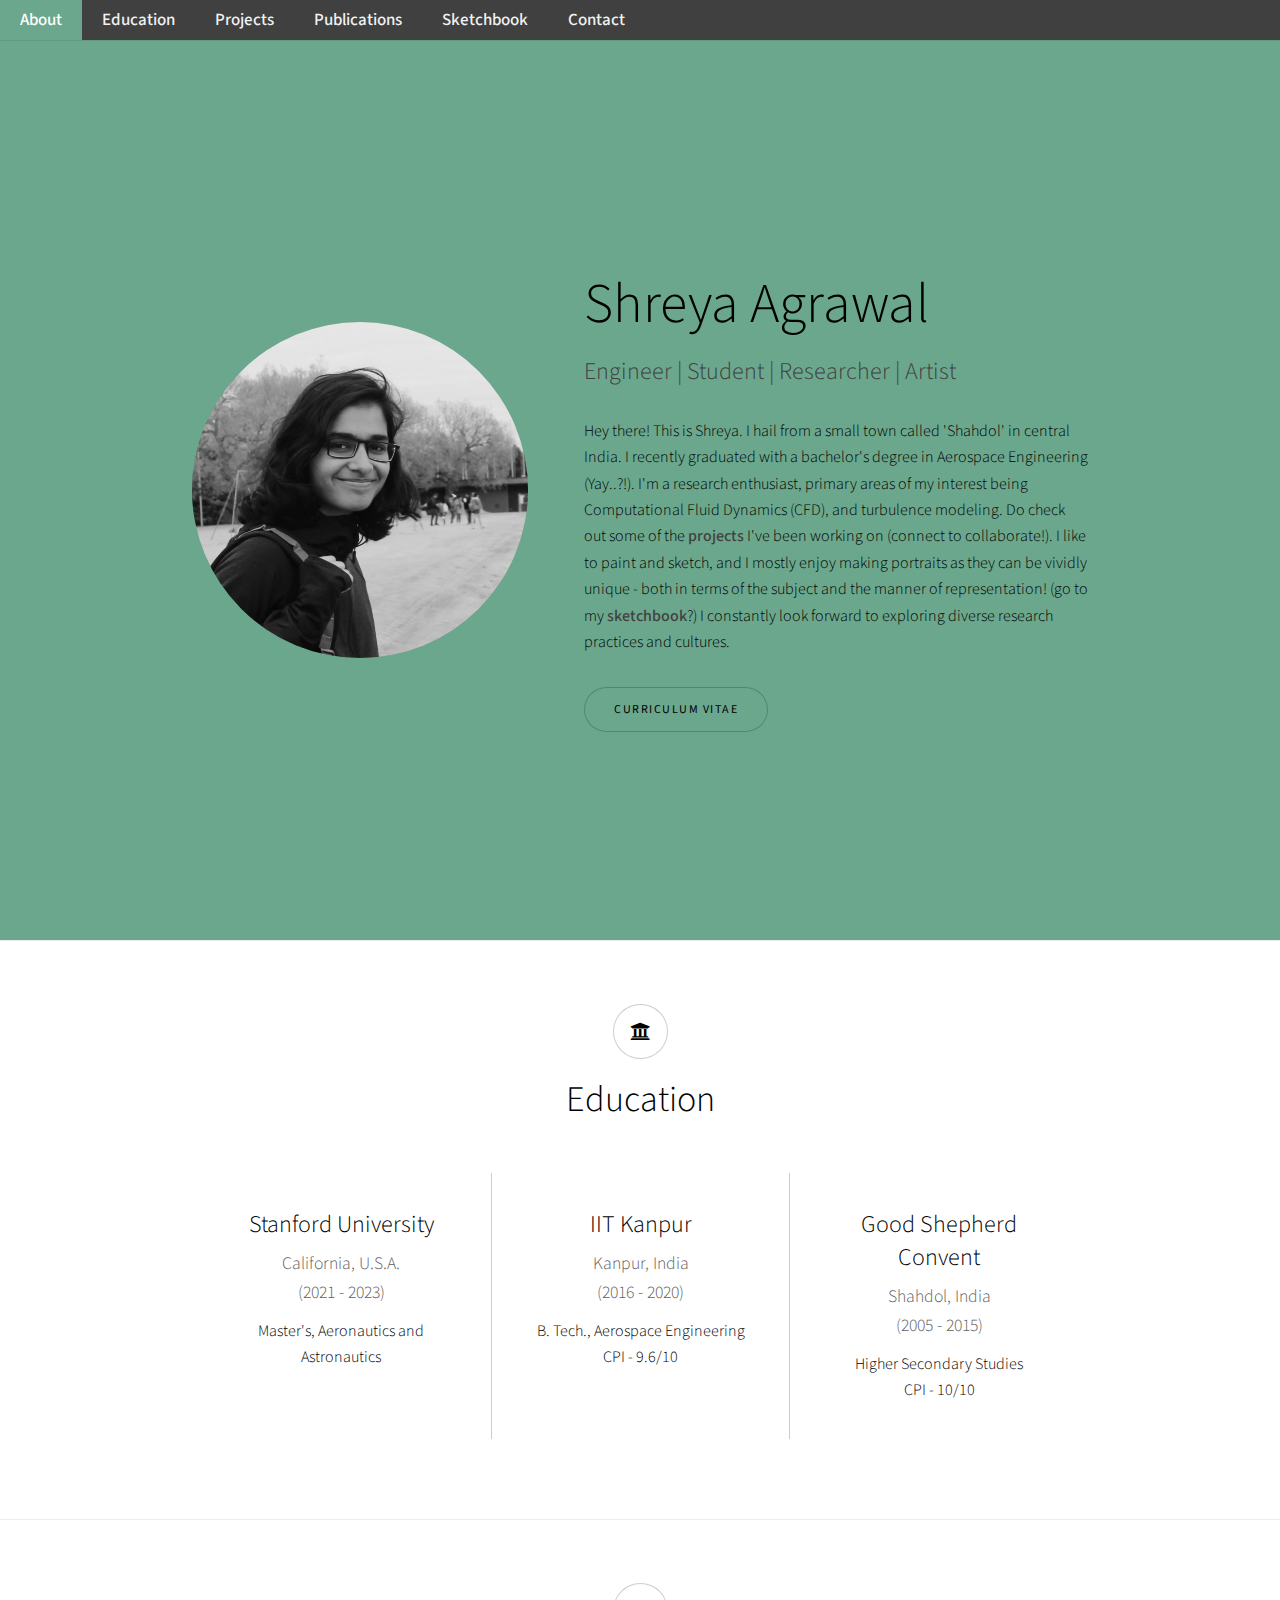
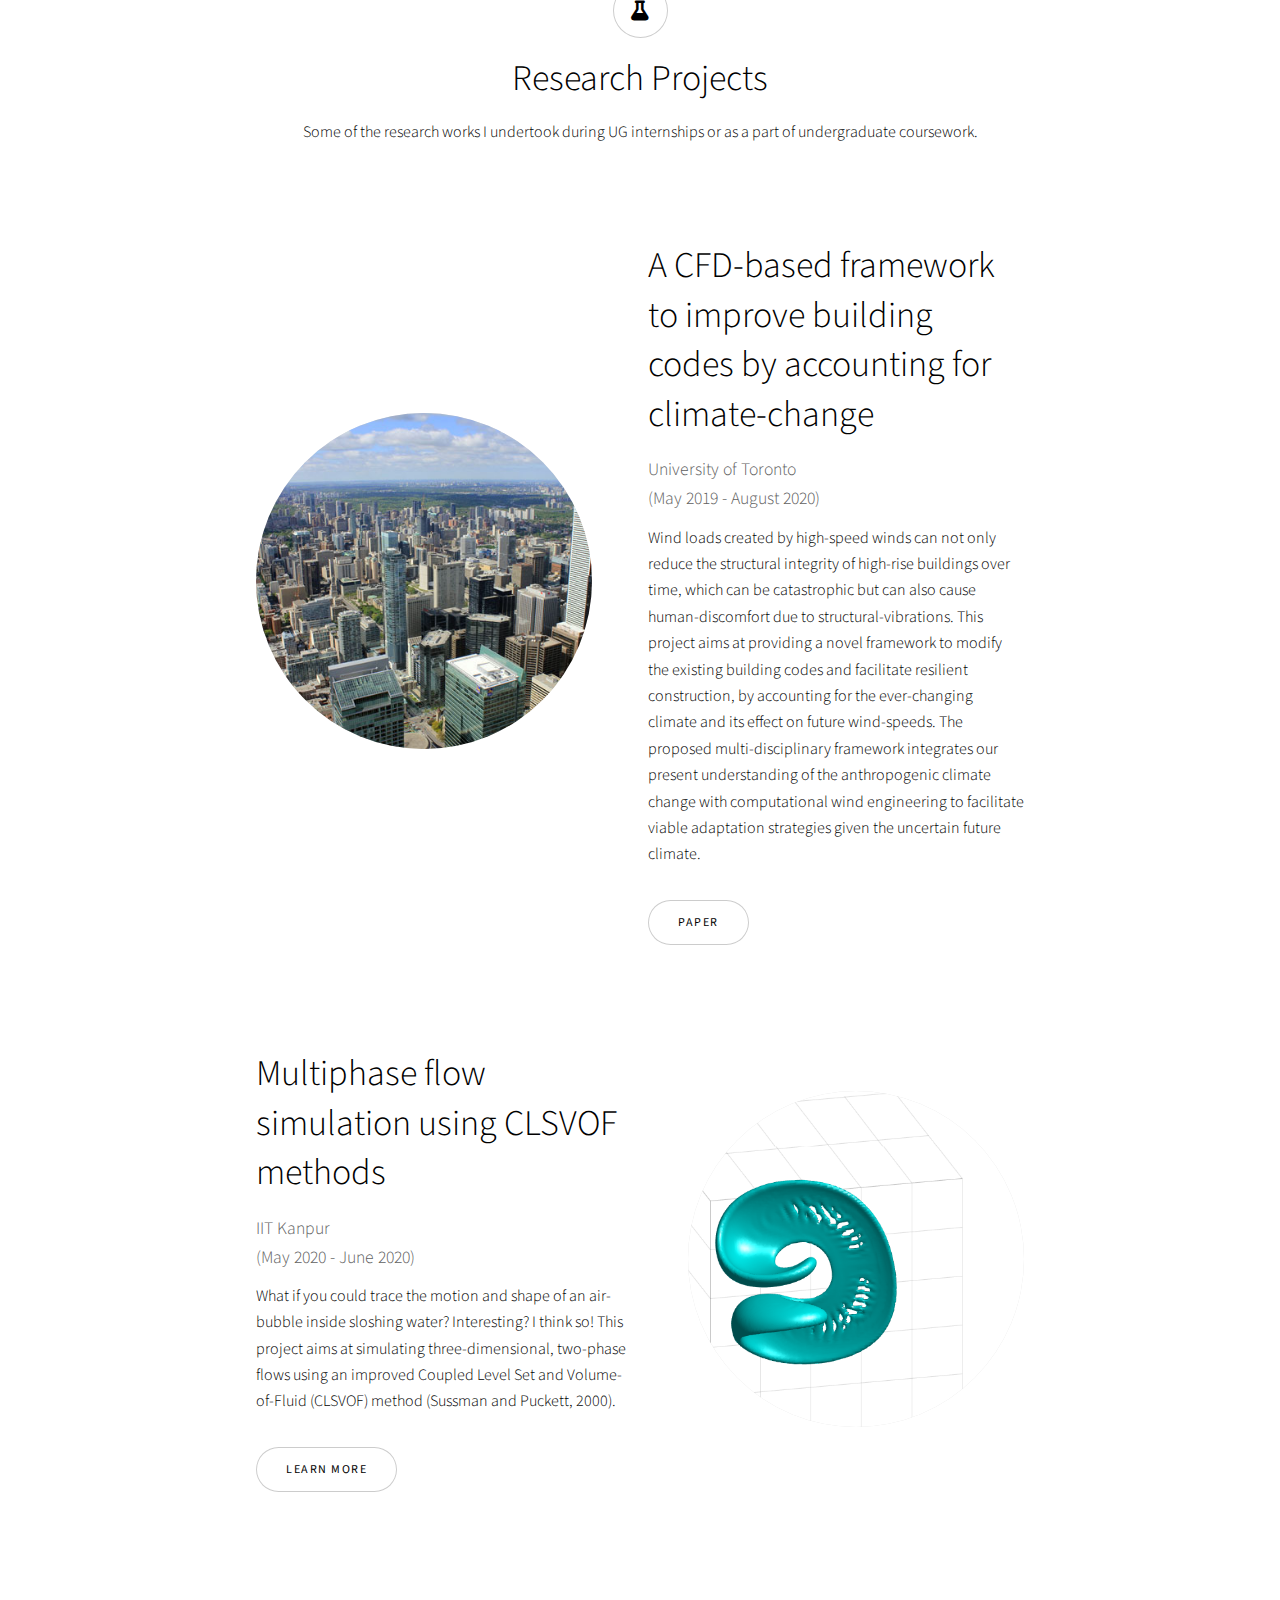
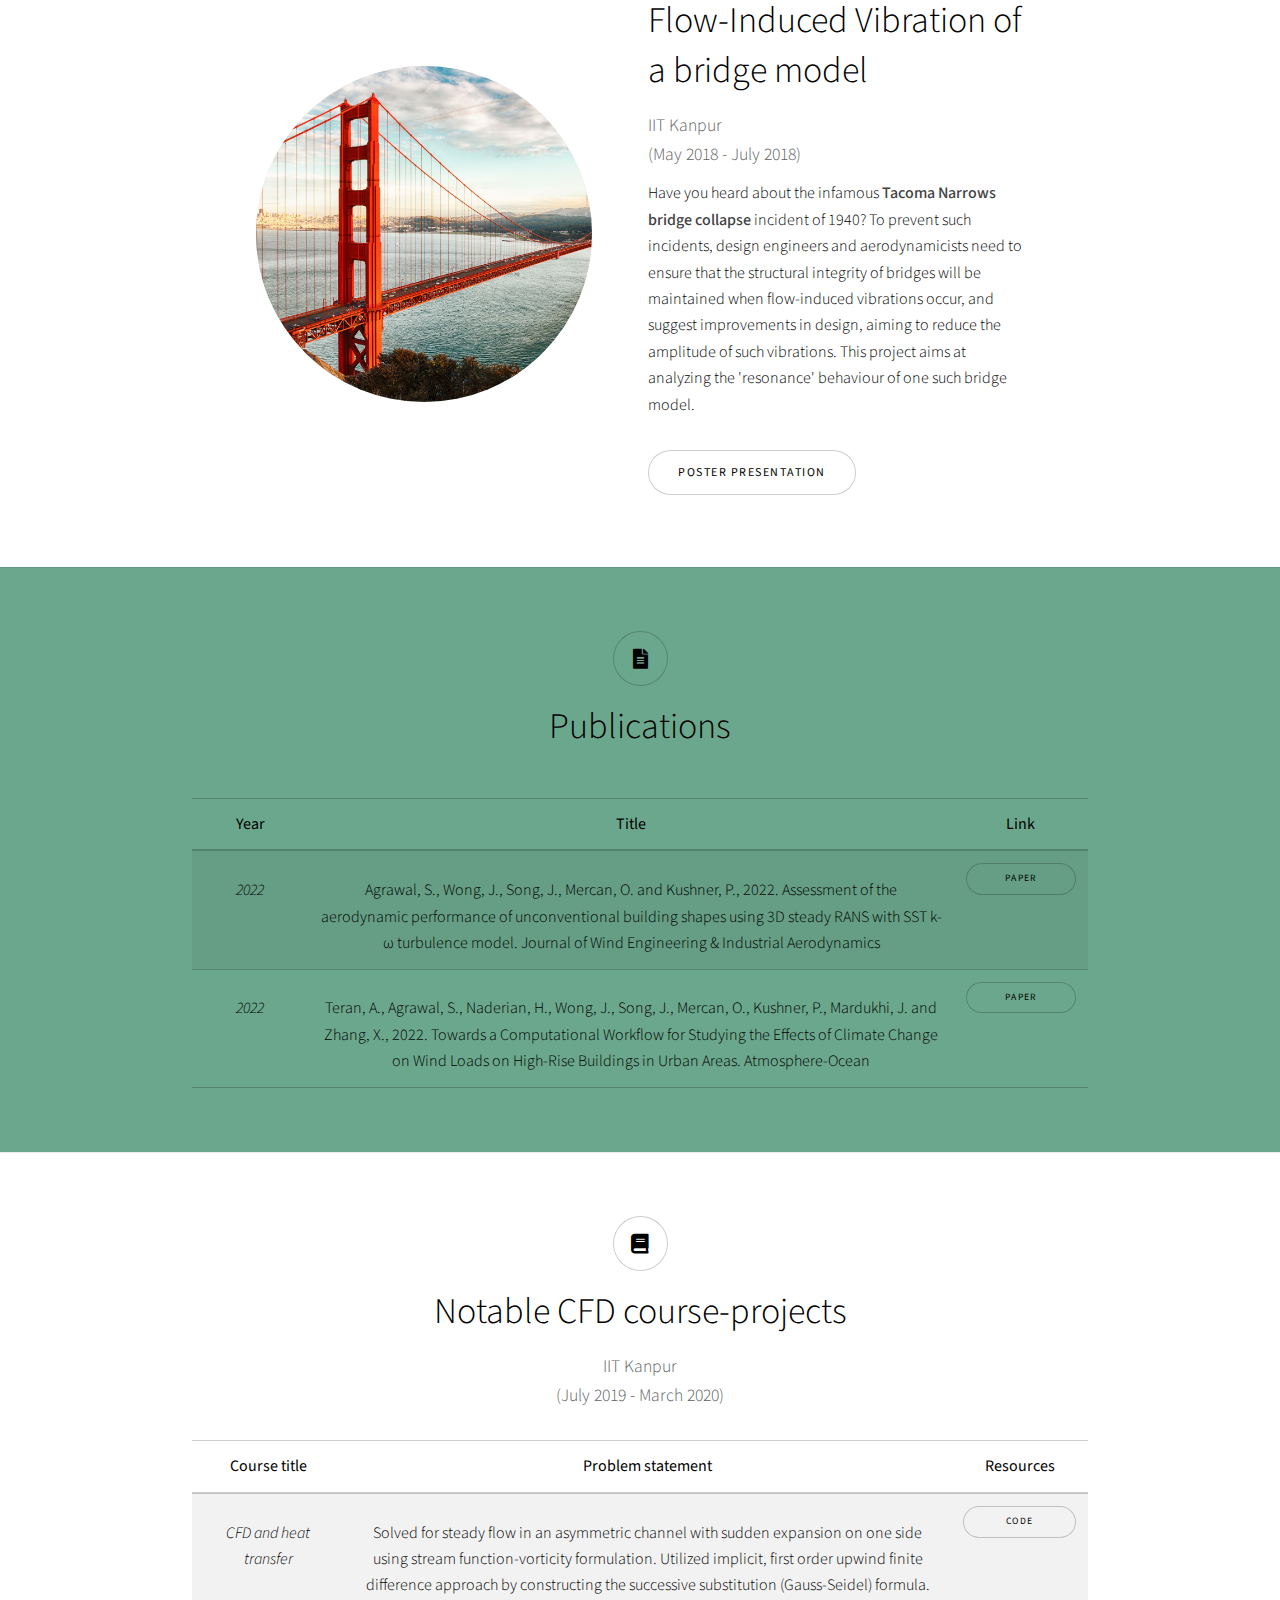
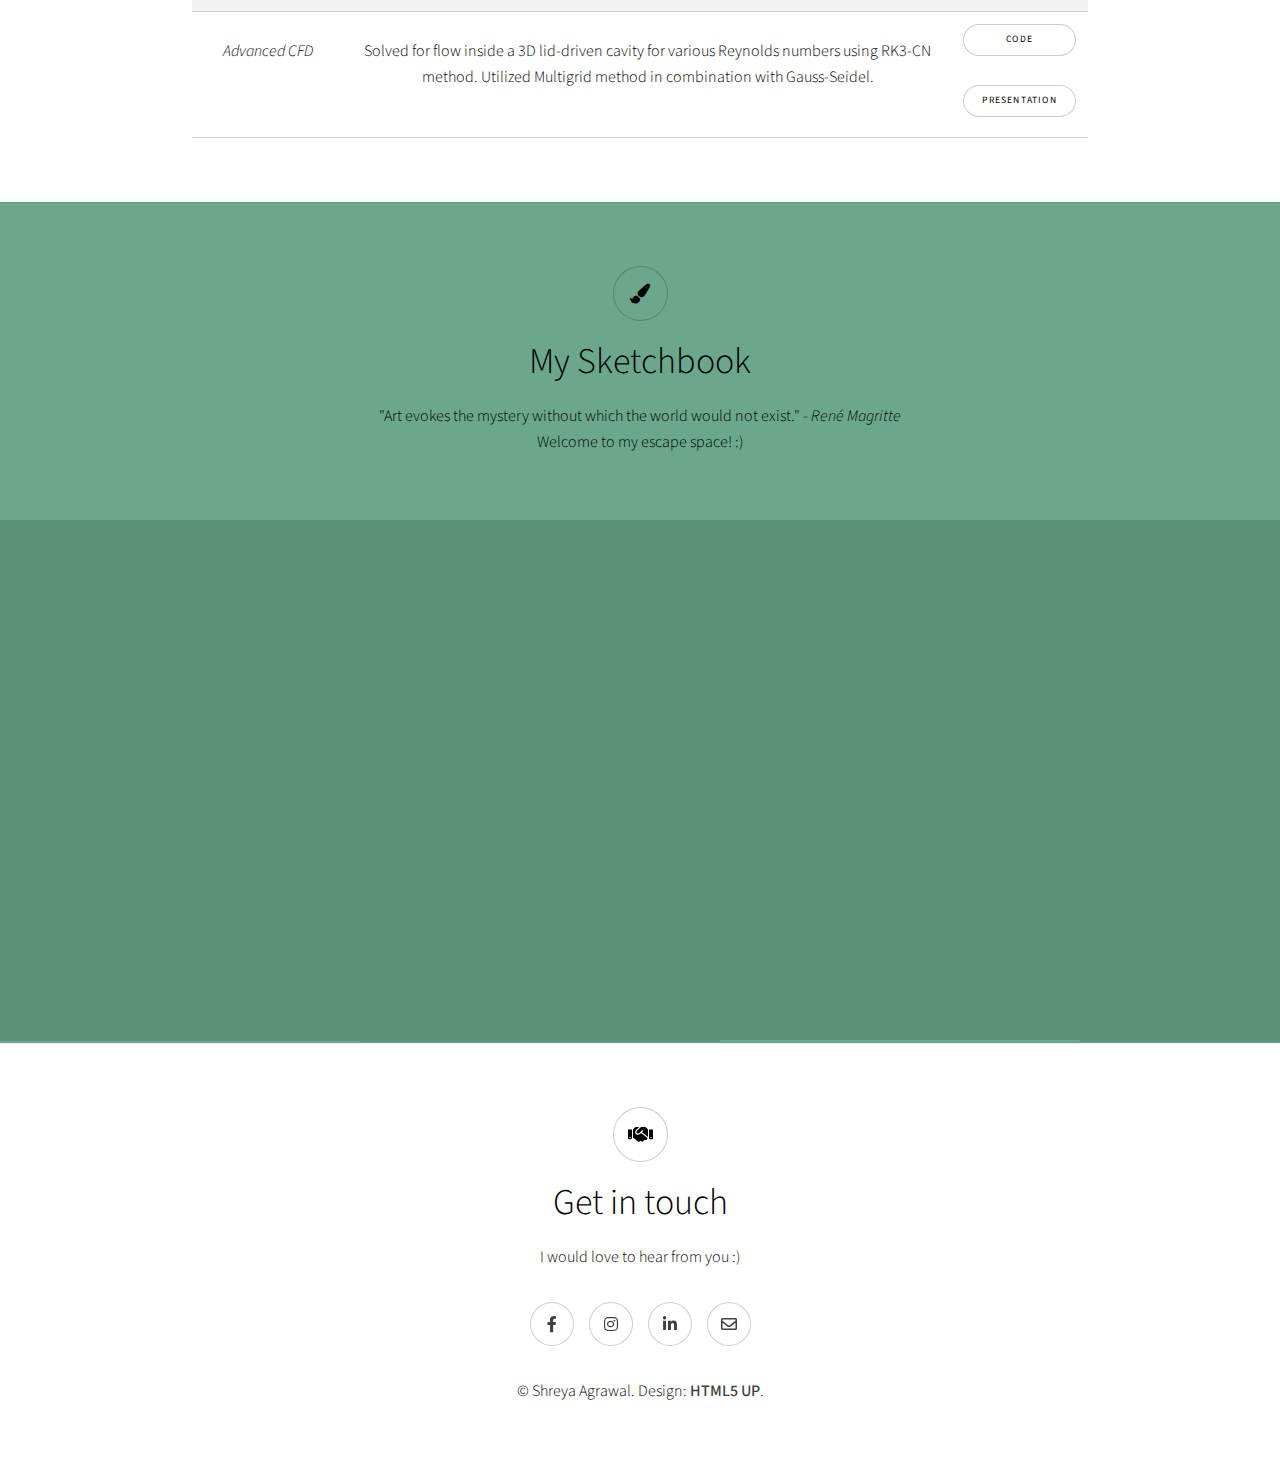
==== commit 8c5861b4: "Changed color of Publications section" ====
--- a/index.html
+++ b/index.html
@@ -136,7 +136,7 @@
 				
 
 				<!-- Publications -->
-					<section class="wrapper style1 align-center" id="publications">
+					<section class="wrapper style1 align-center color7" id="publications">
 						<div class="inner">
 						<span class="icon solid style2 major fa-file-alt"></span>
 							<h2>Publications</h2>
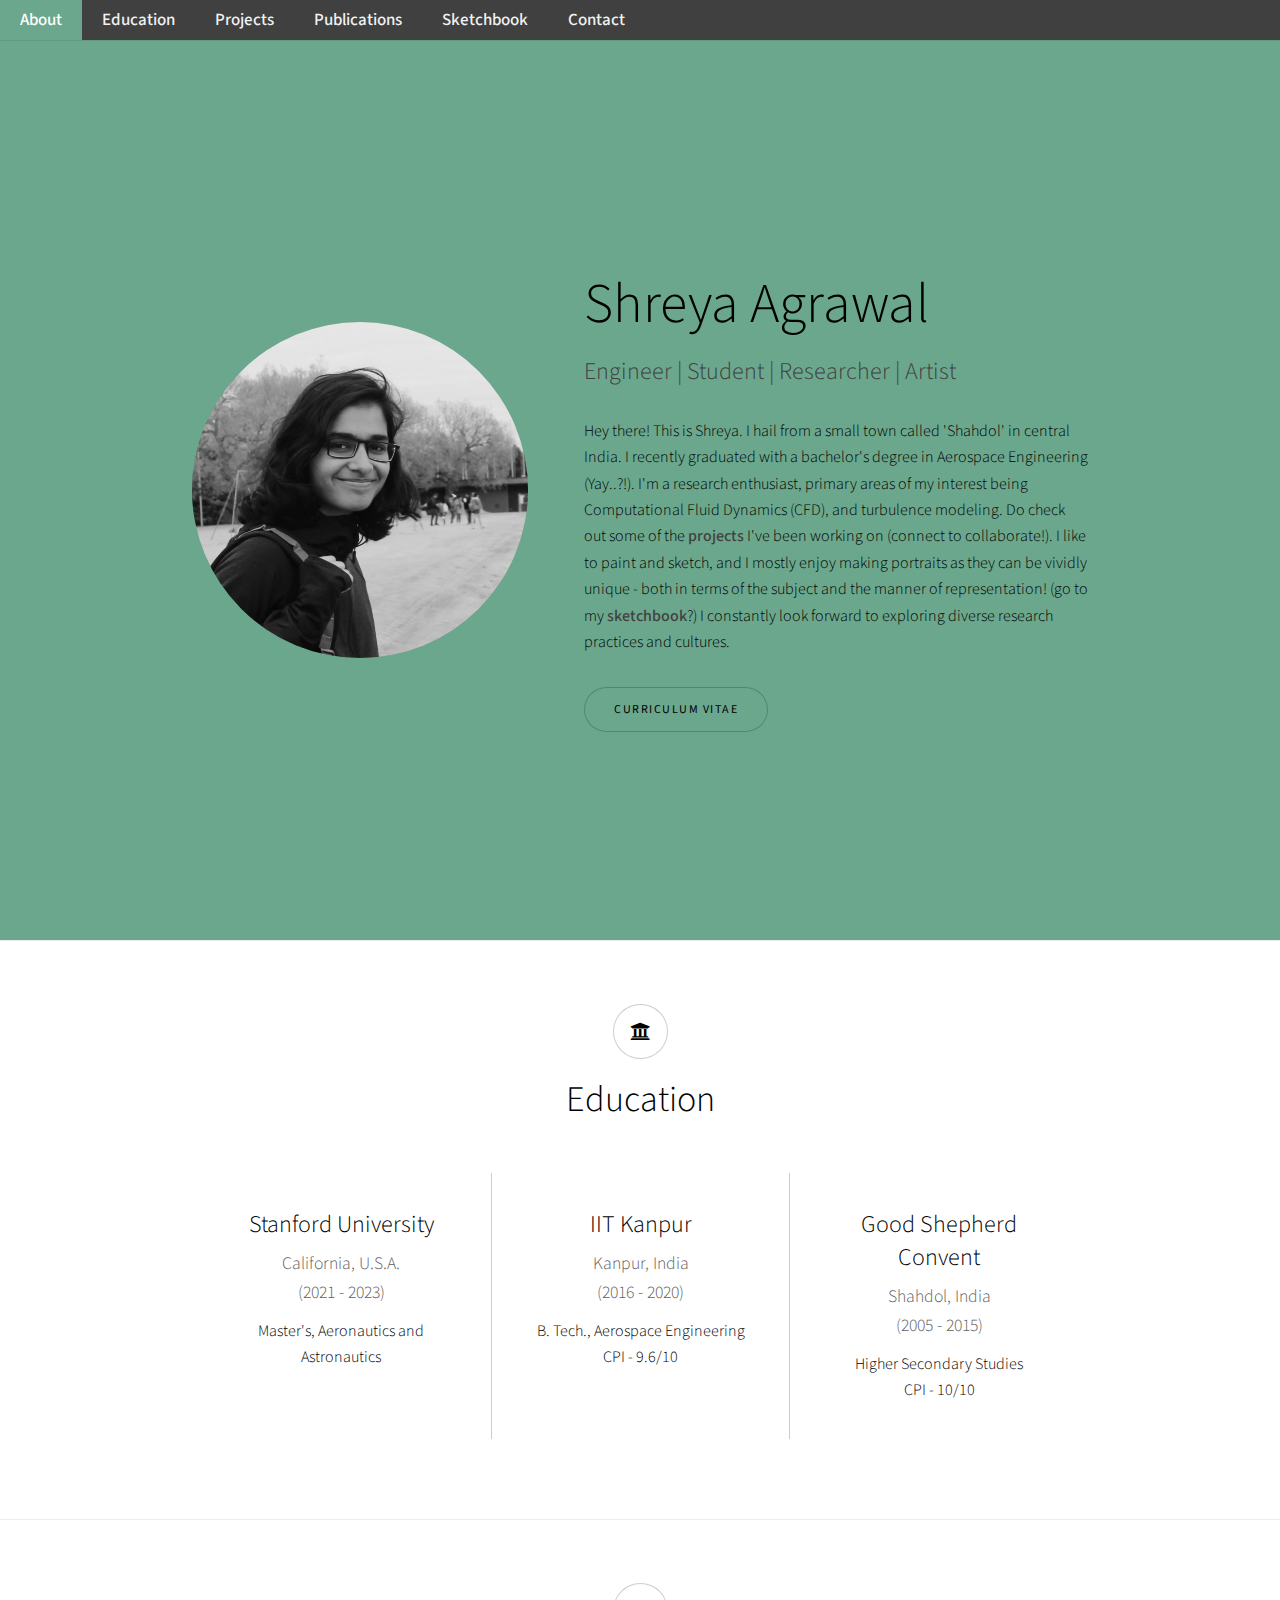
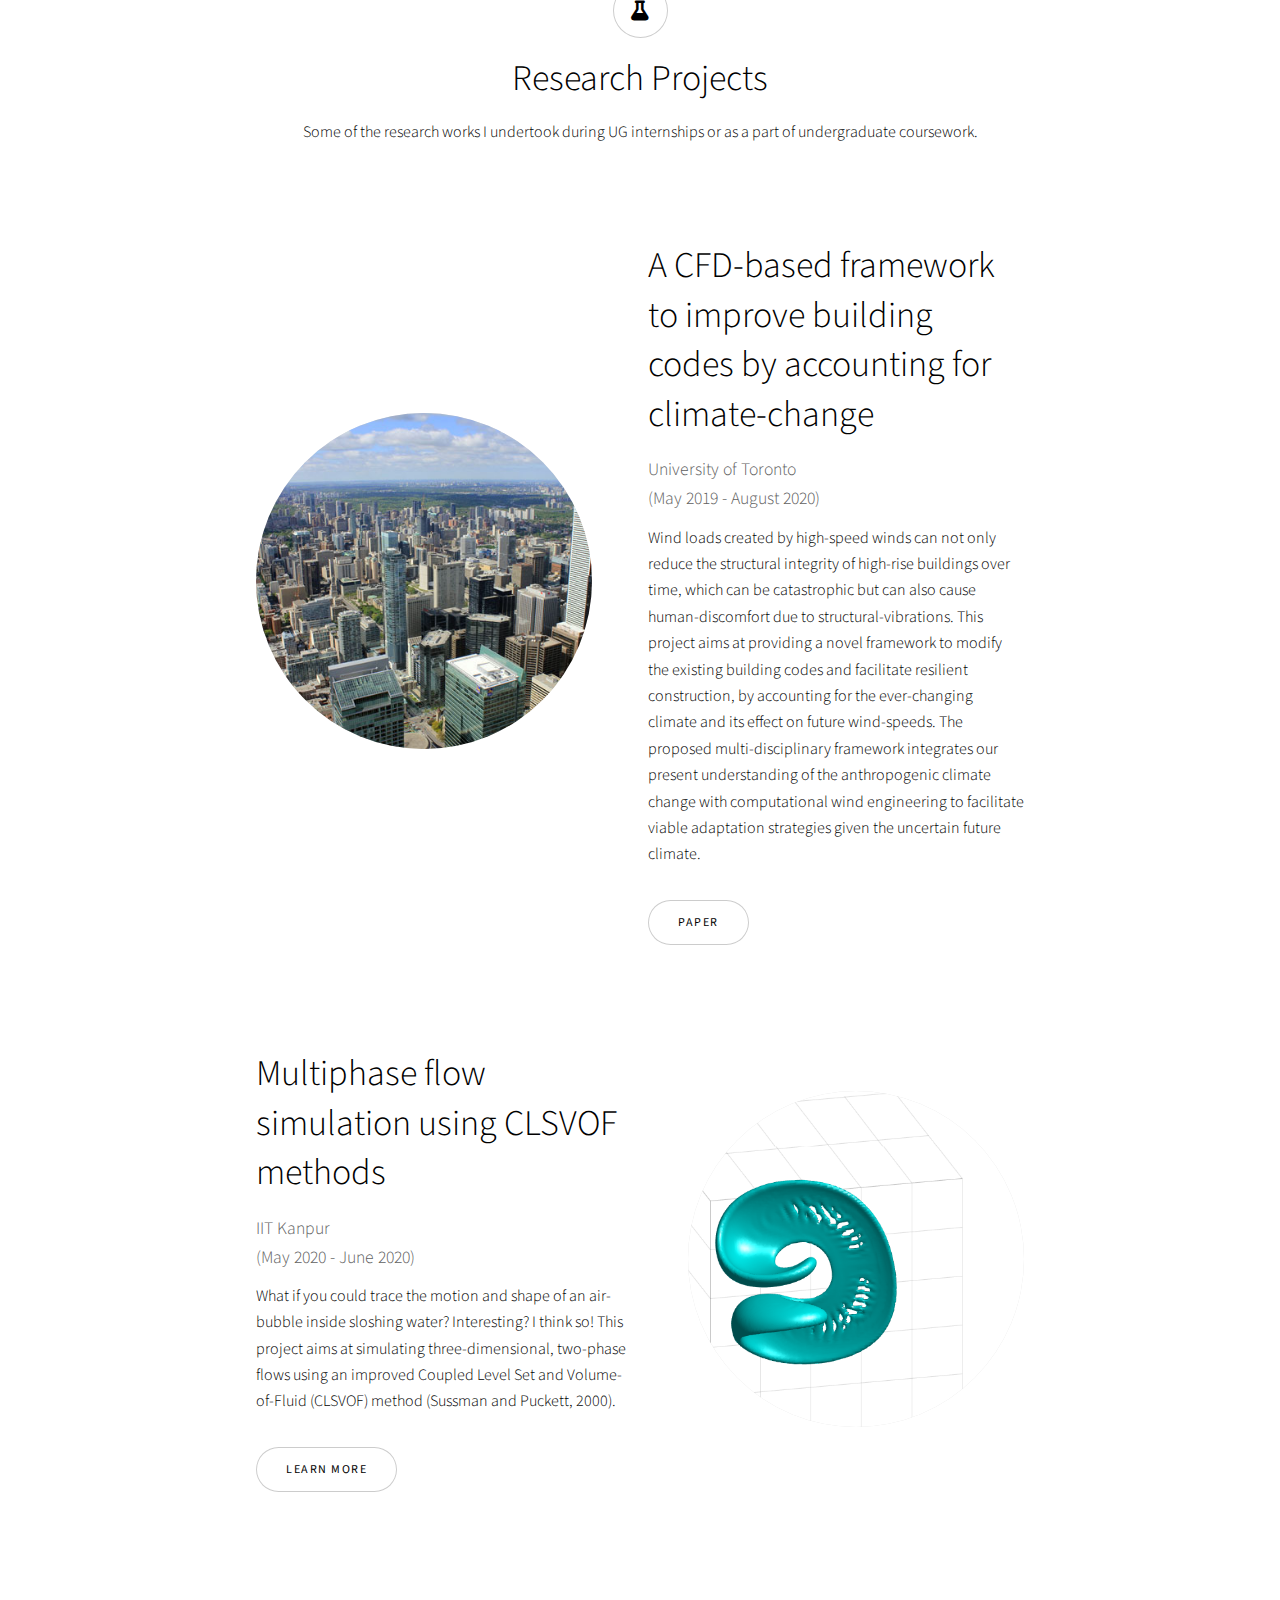
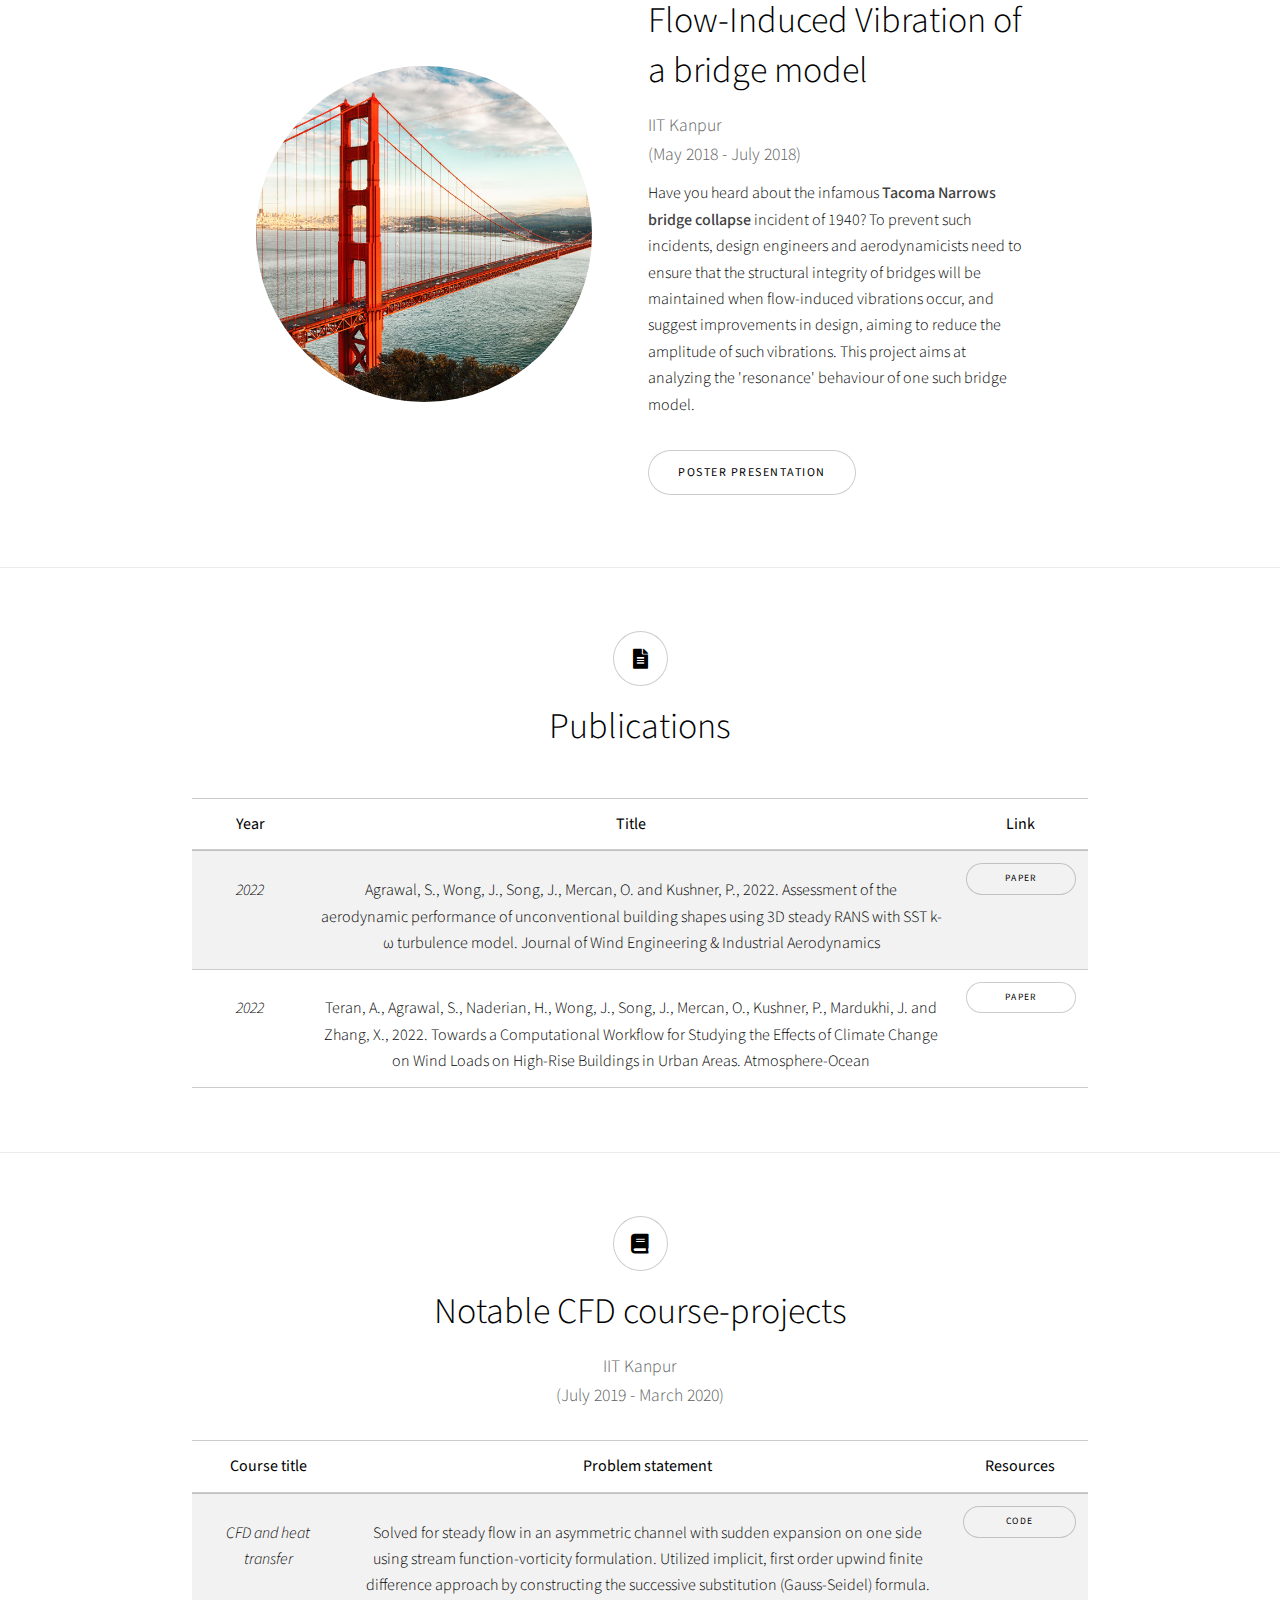
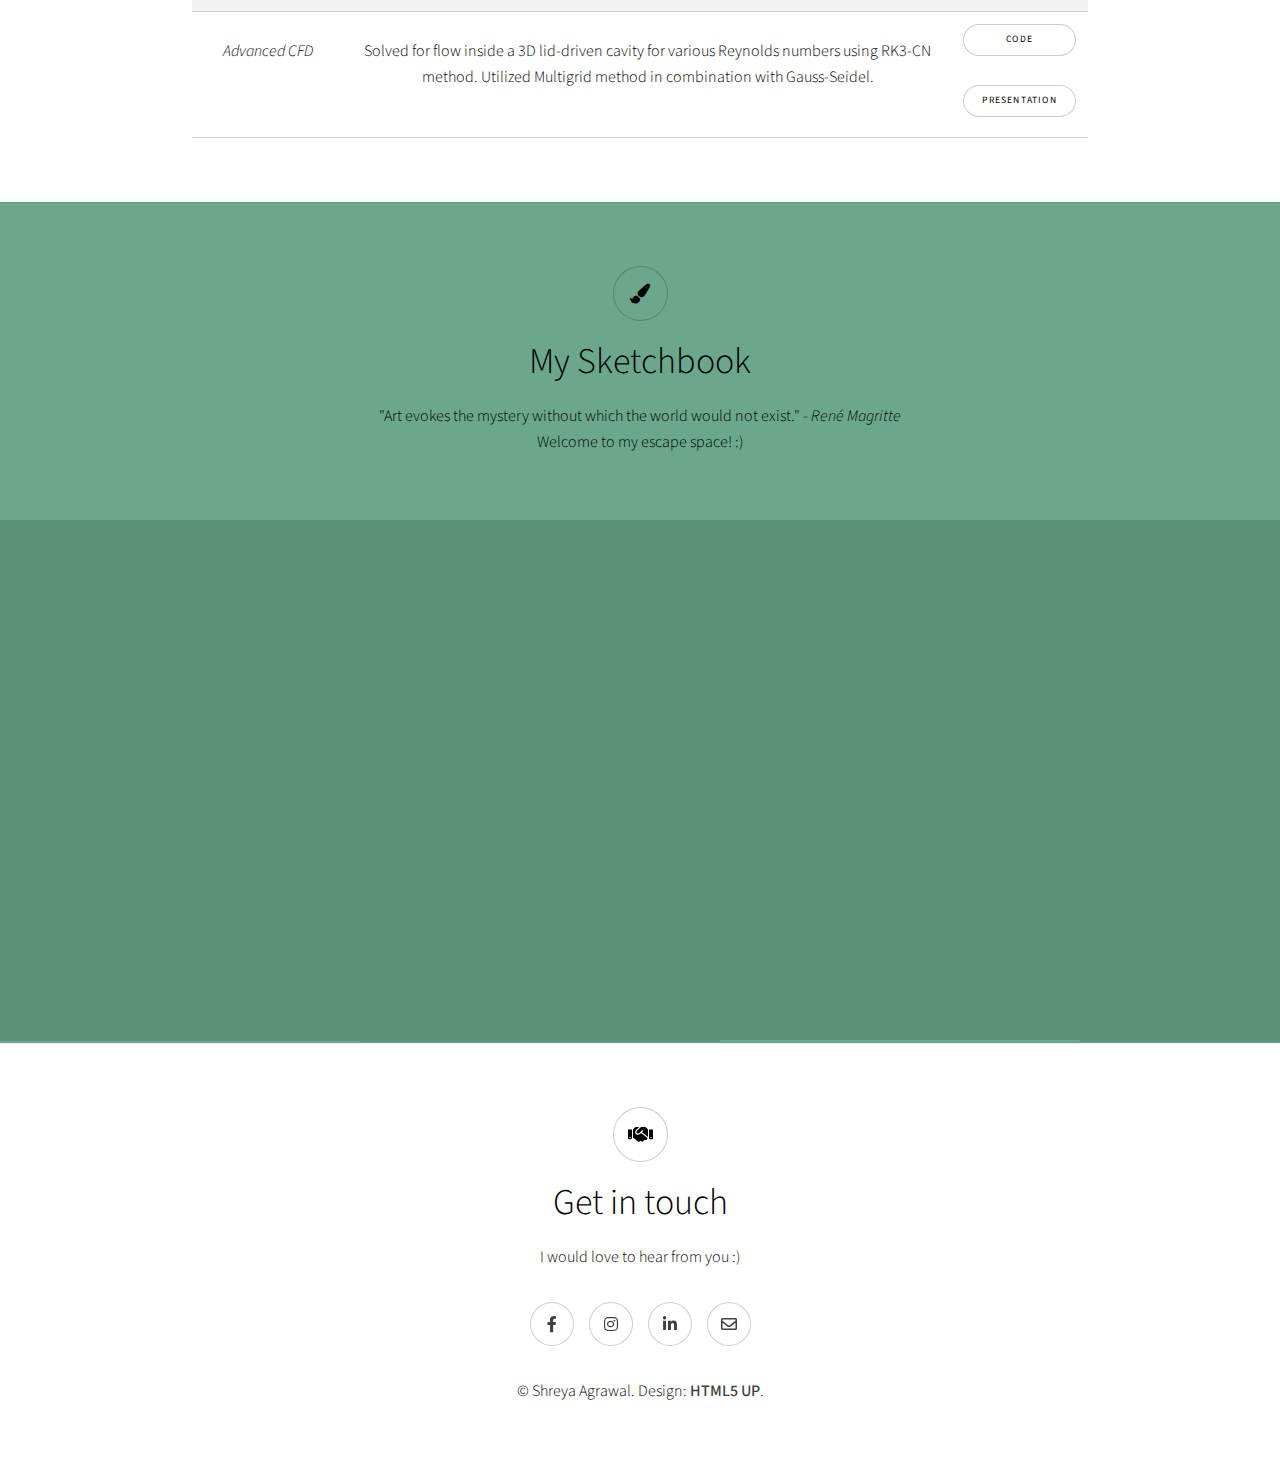
==== commit 38161c21: "Changed back the color of publications section" ====
--- a/index.html
+++ b/index.html
@@ -136,7 +136,7 @@
 				
 
 				<!-- Publications -->
-					<section class="wrapper style1 align-center color7" id="publications">
+					<section class="wrapper style1 align-center" id="publications">
 						<div class="inner">
 						<span class="icon solid style2 major fa-file-alt"></span>
 							<h2>Publications</h2>
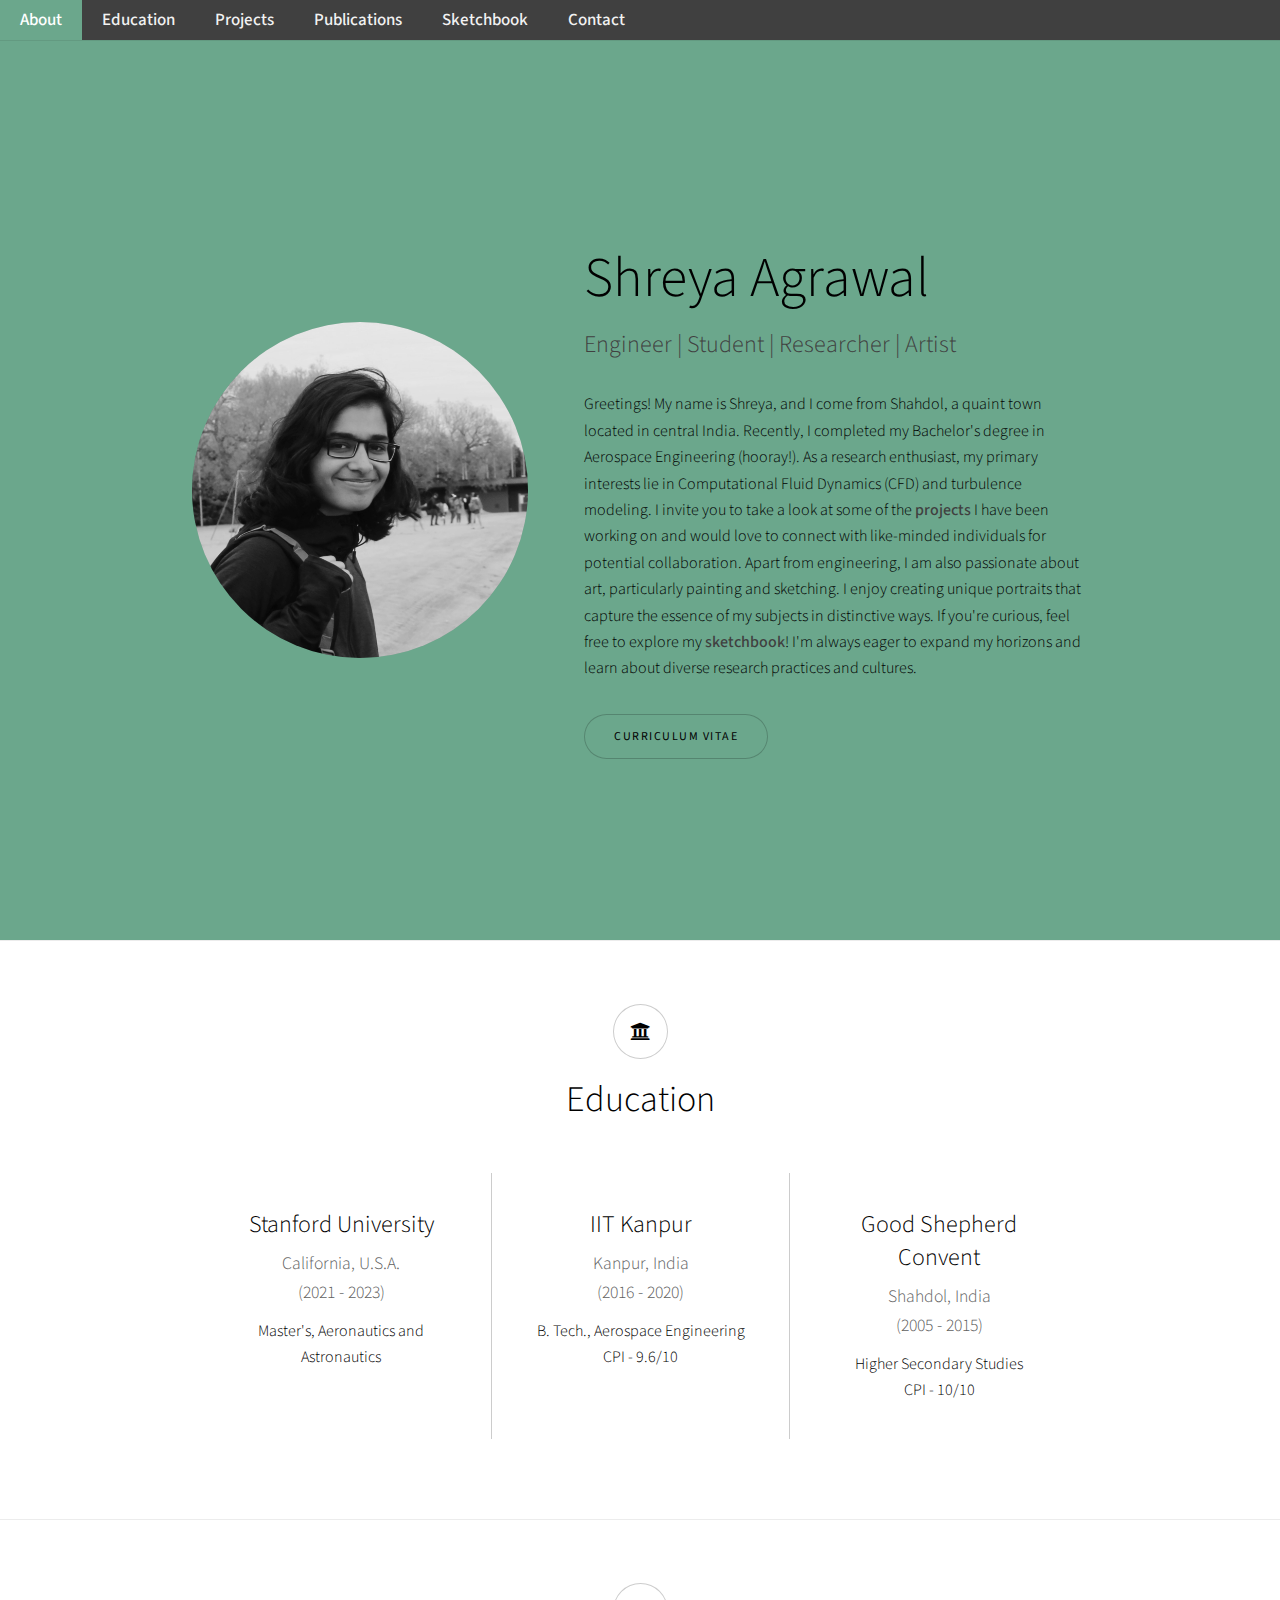
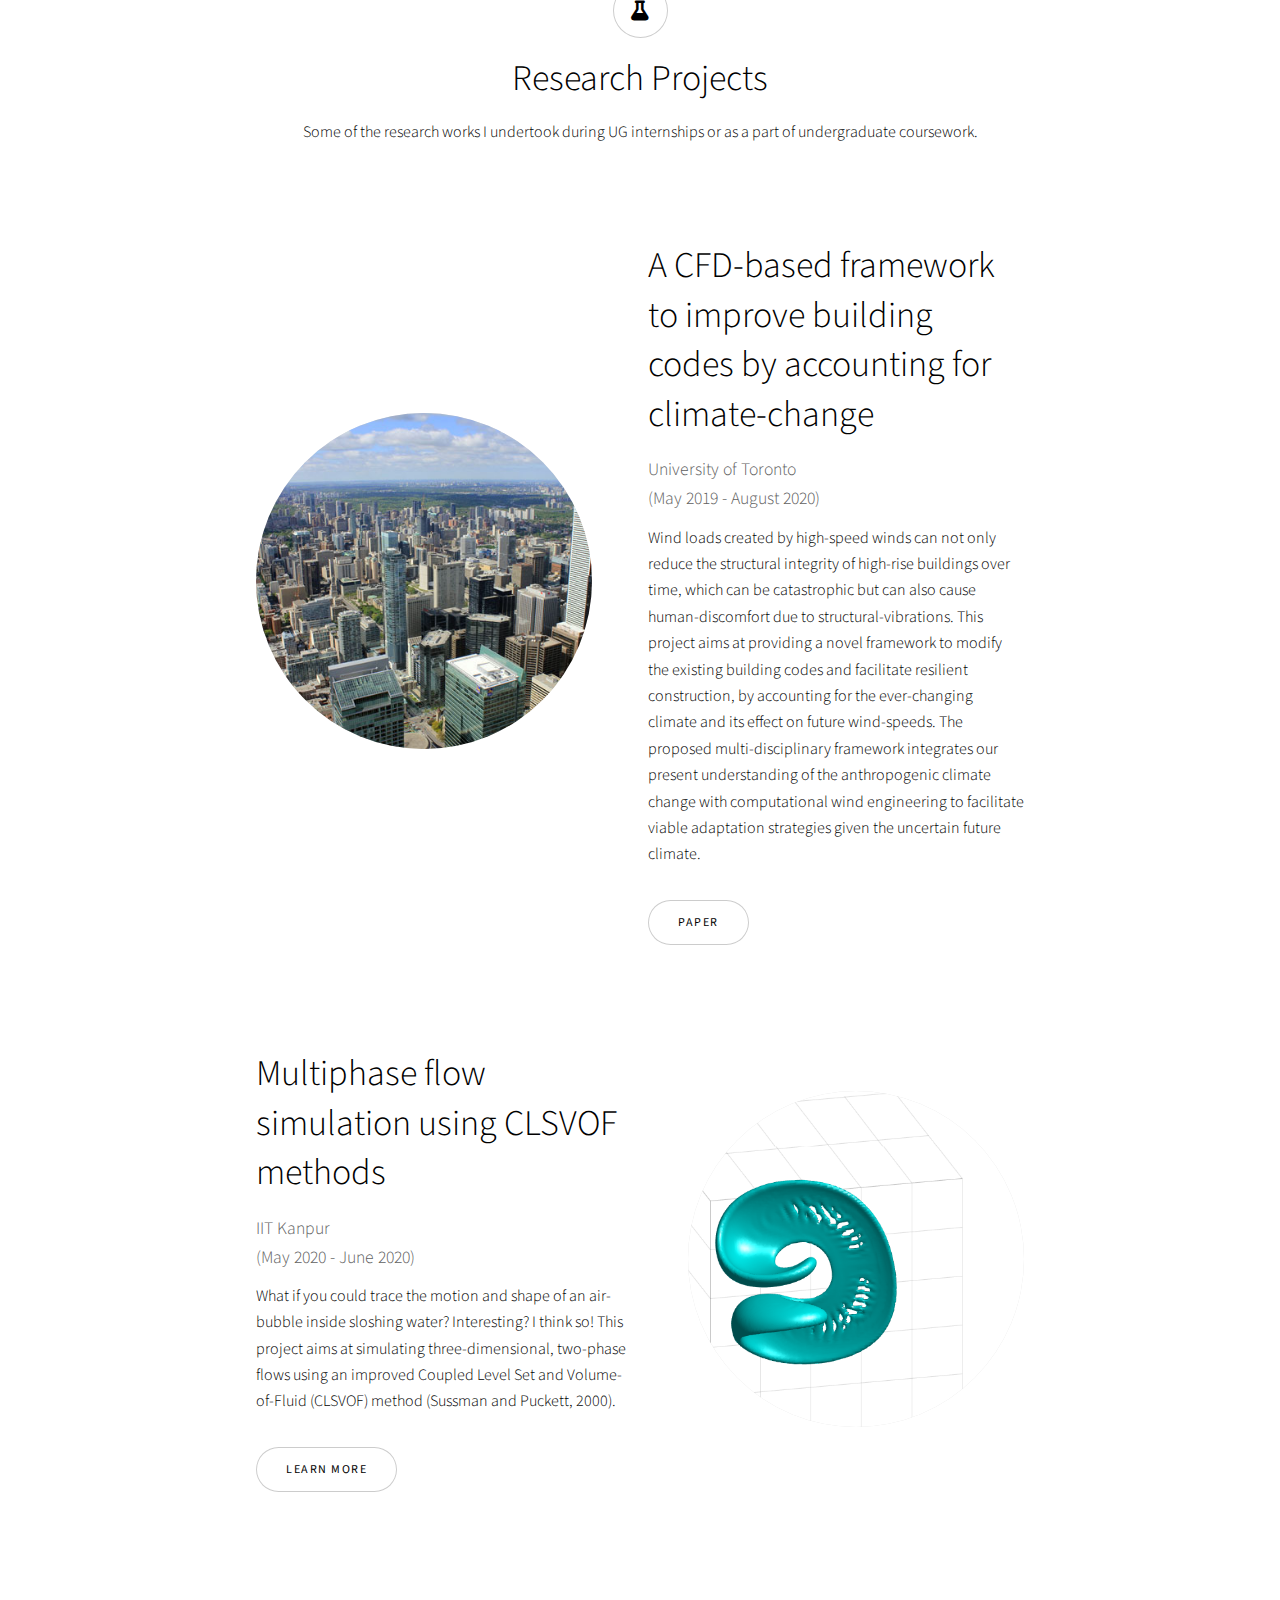
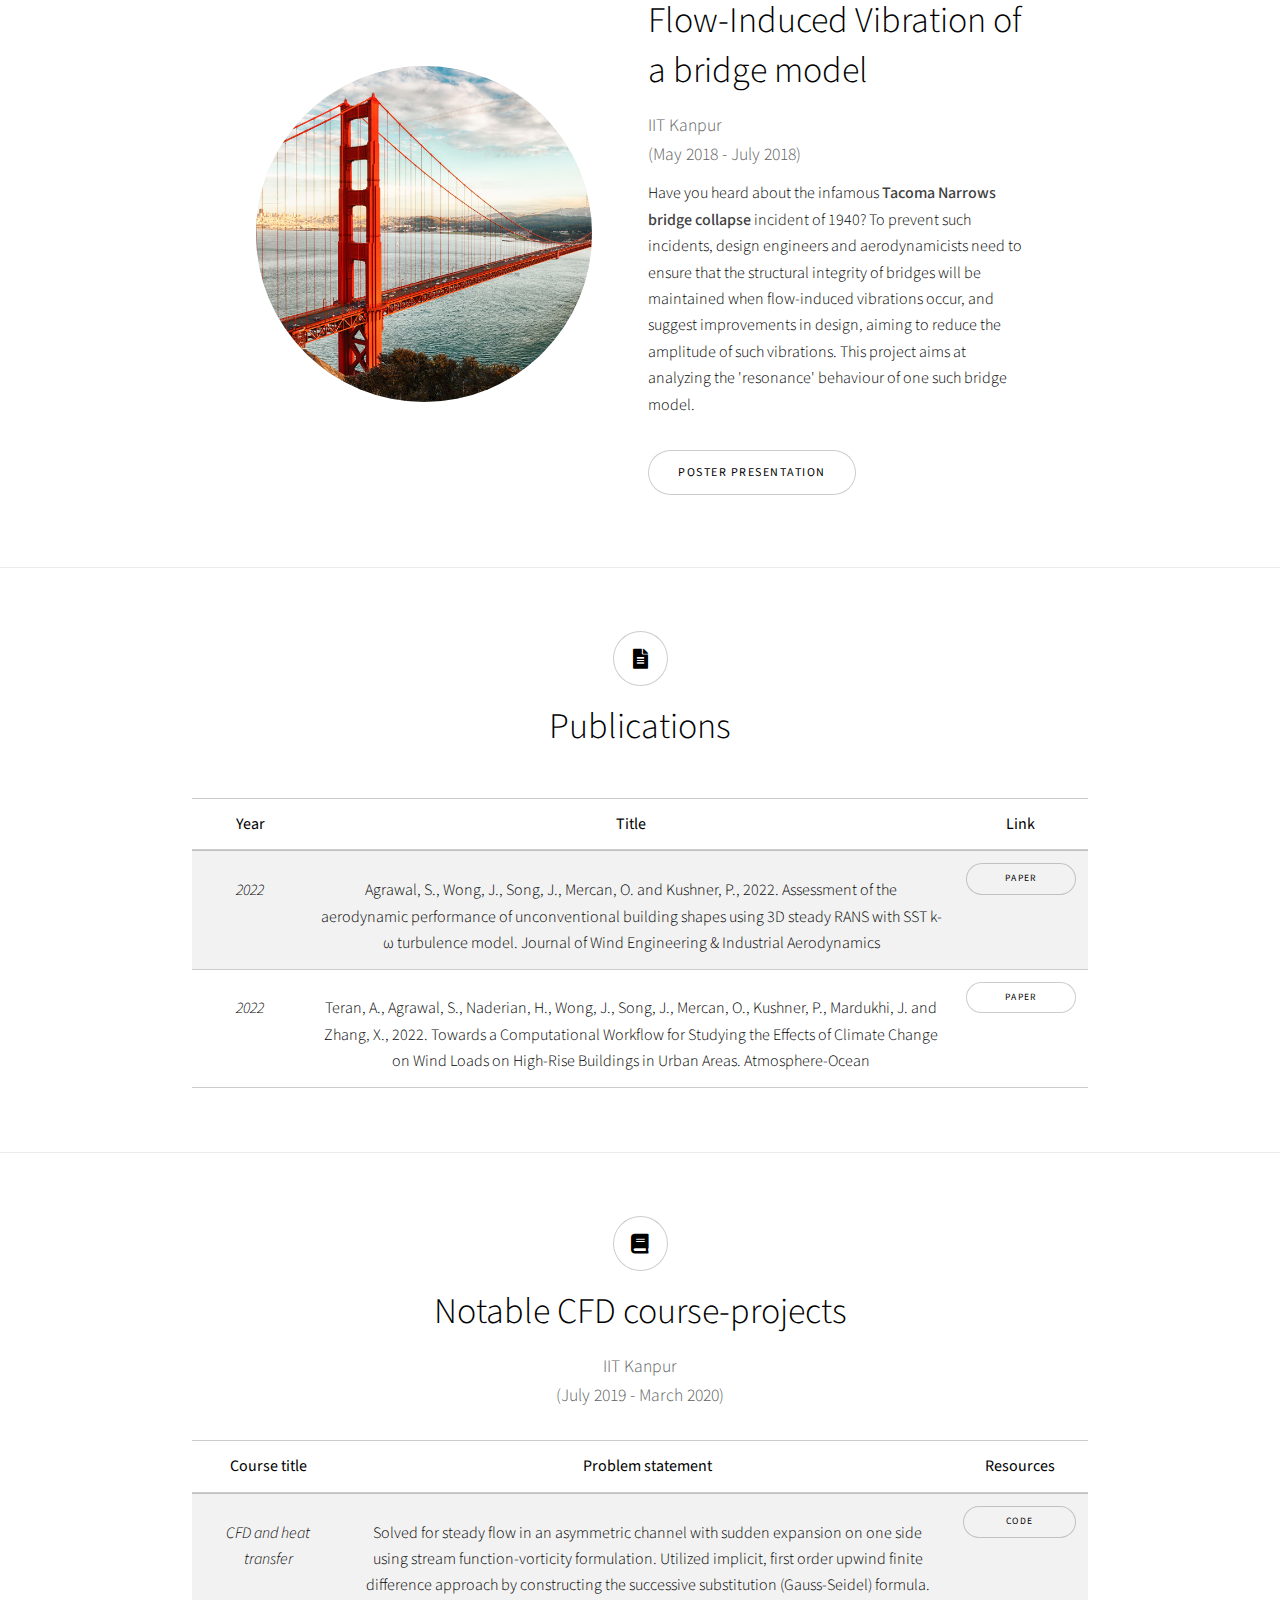
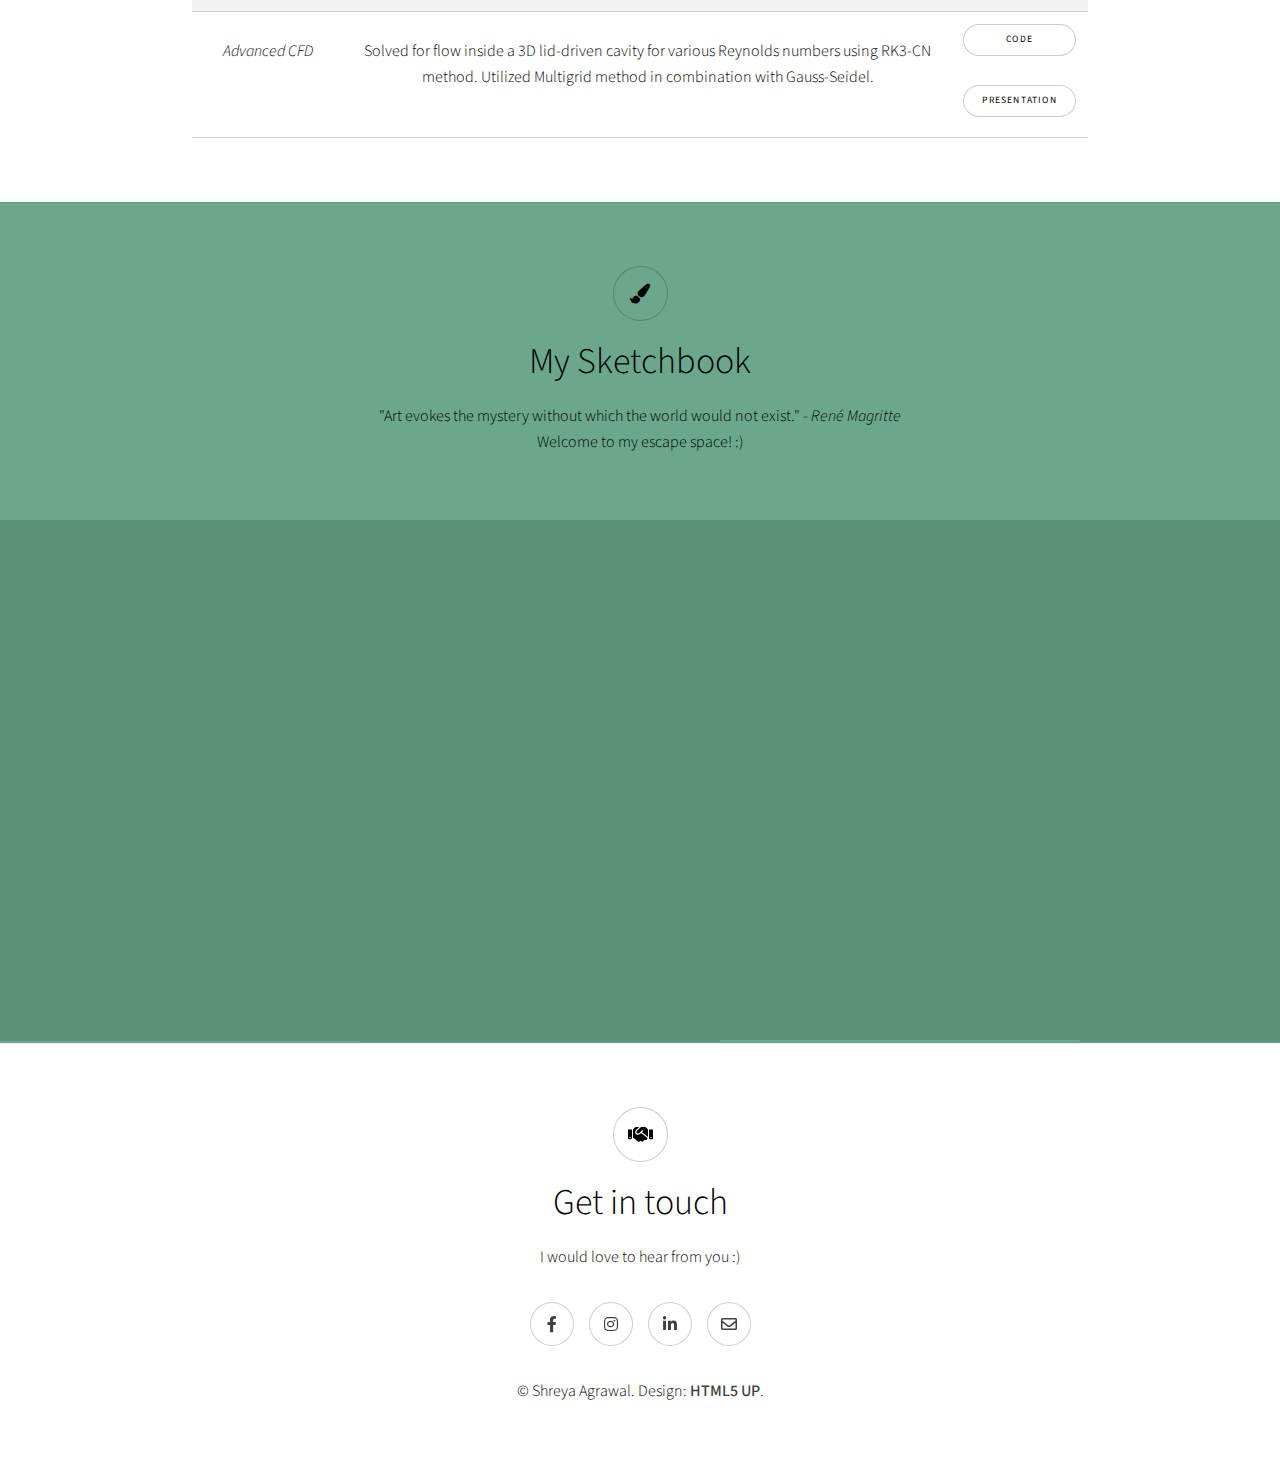
==== commit c73428b8: "Updated intro" ====
--- a/index.html
+++ b/index.html
@@ -38,9 +38,9 @@
 						<div class="content">
 							<h1>Shreya  Agrawal</h1>
 							<h3 style="color:#404040;" class="bottomOne">Engineer | Student | Researcher | Artist</h3>
-							<p>Hey there! This is Shreya. I hail from a small town called 'Shahdol' in central India. I recently graduated with a bachelor's degree in Aerospace Engineering (Yay..?!). I'm a research enthusiast, primary areas of my interest being Computational Fluid Dynamics (CFD), and turbulence modeling. Do check out some of the <a href = "#projects">projects</a> I've been working on (connect to collaborate!). I like to paint and sketch, and I mostly enjoy making portraits as they can be vividly unique - both in terms of the subject and the manner of representation! (go to my <a href = "#sketchbook">sketchbook</a>?) I constantly look forward to exploring diverse research practices and cultures.</p>
+							<p>Greetings! My name is Shreya, and I come from Shahdol, a quaint town located in central India. Recently, I completed my Bachelor's degree in Aerospace Engineering (hooray!). As a research enthusiast, my primary interests lie in Computational Fluid Dynamics (CFD) and turbulence modeling. I invite you to take a look at some of the <a href = "#projects">projects</a> I have been working on and would love to connect with like-minded individuals for potential collaboration. Apart from engineering, I am also passionate about art, particularly painting and sketching. I enjoy creating unique portraits that capture the essence of my subjects in distinctive ways. If you're curious, feel free to explore my <a href = "#sketchbook">sketchbook</a>! I'm always eager to expand my horizons and learn about diverse research practices and cultures.</p>
 							<ul class="actions stacked">
-								<li><a href="https://drive.google.com/file/d/1pyP-JHYudfswWcXXzexC-FnmlHwNLp0K/view?usp=sharing" class="button big wide smooth-scroll-middle">Curriculum Vitae</a></li>
+								<li><a href="https://drive.google.com/file/d/1FjkX4B1GdndI6atA0-OC3OS18eJ7_CHj/view?usp=sharing" class="button big wide smooth-scroll-middle">Curriculum Vitae</a></li>
 							</ul>
 						</div>
 						<div class="image">
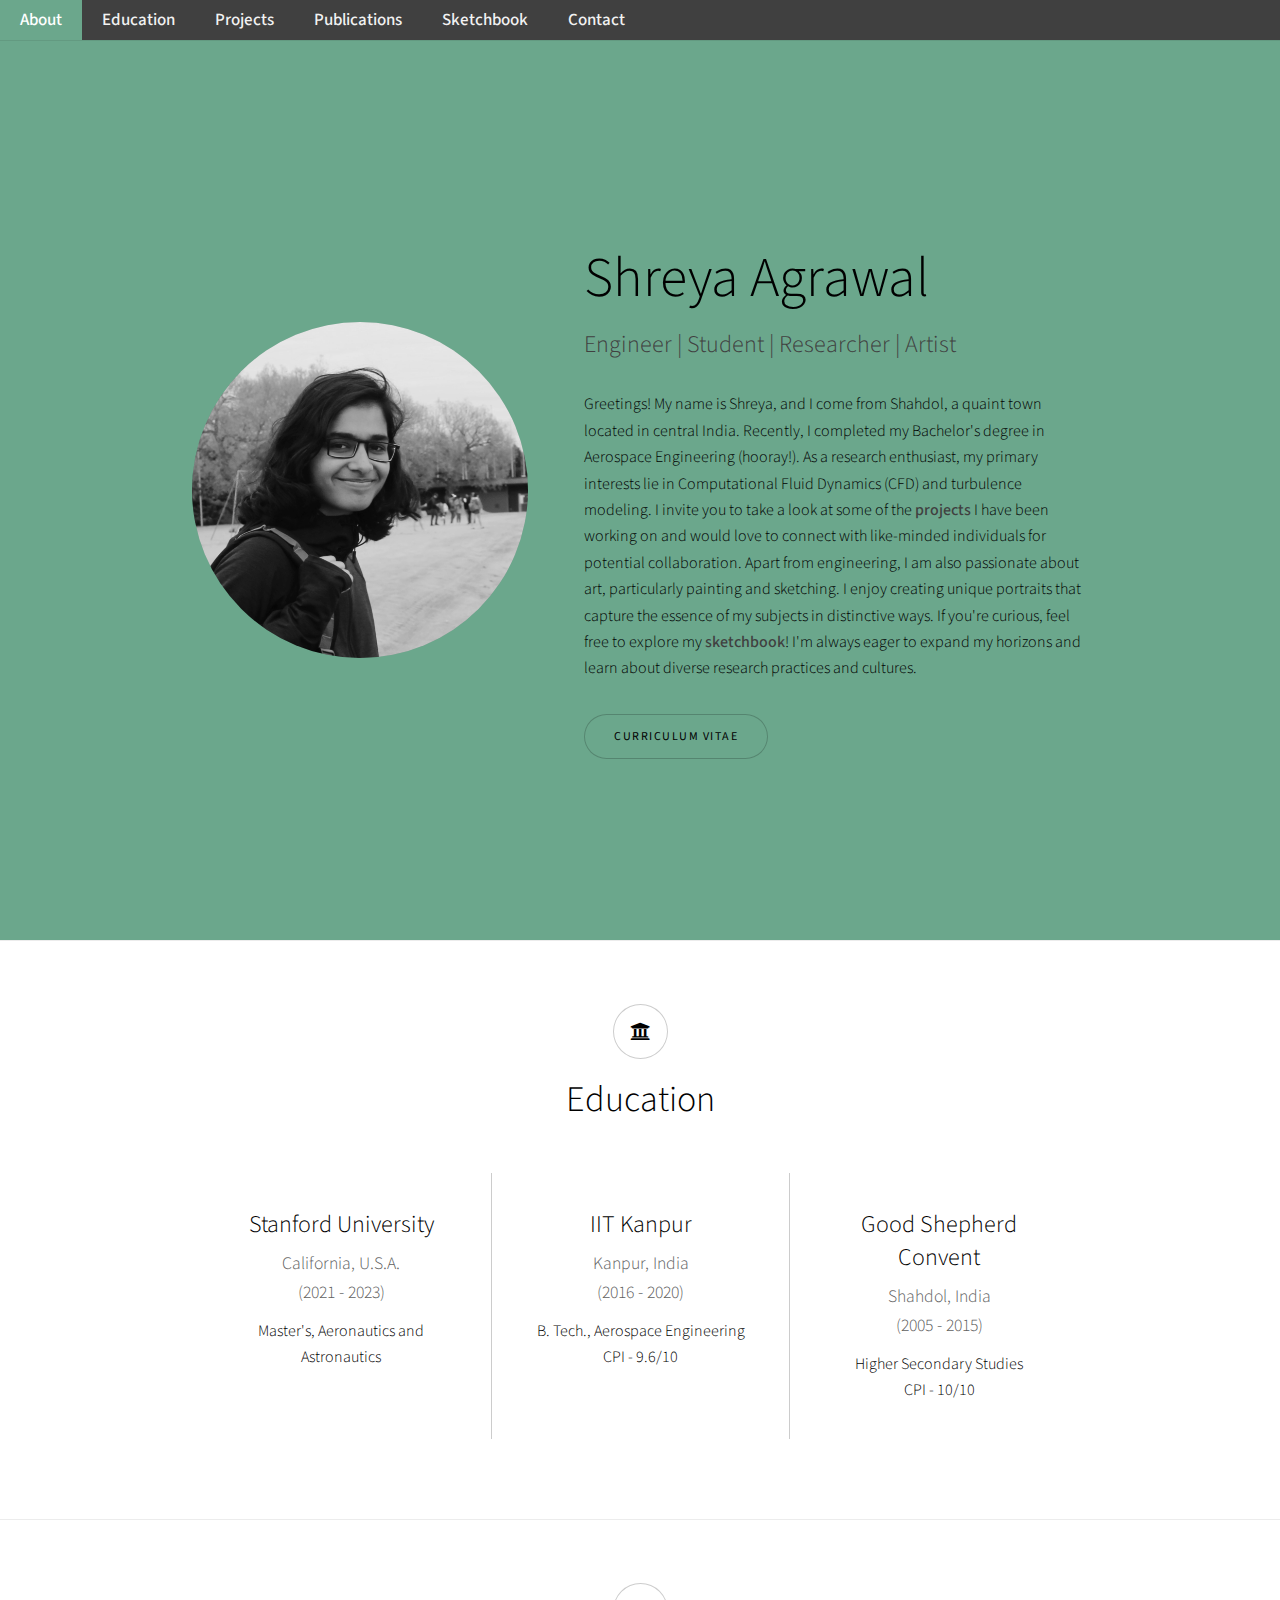
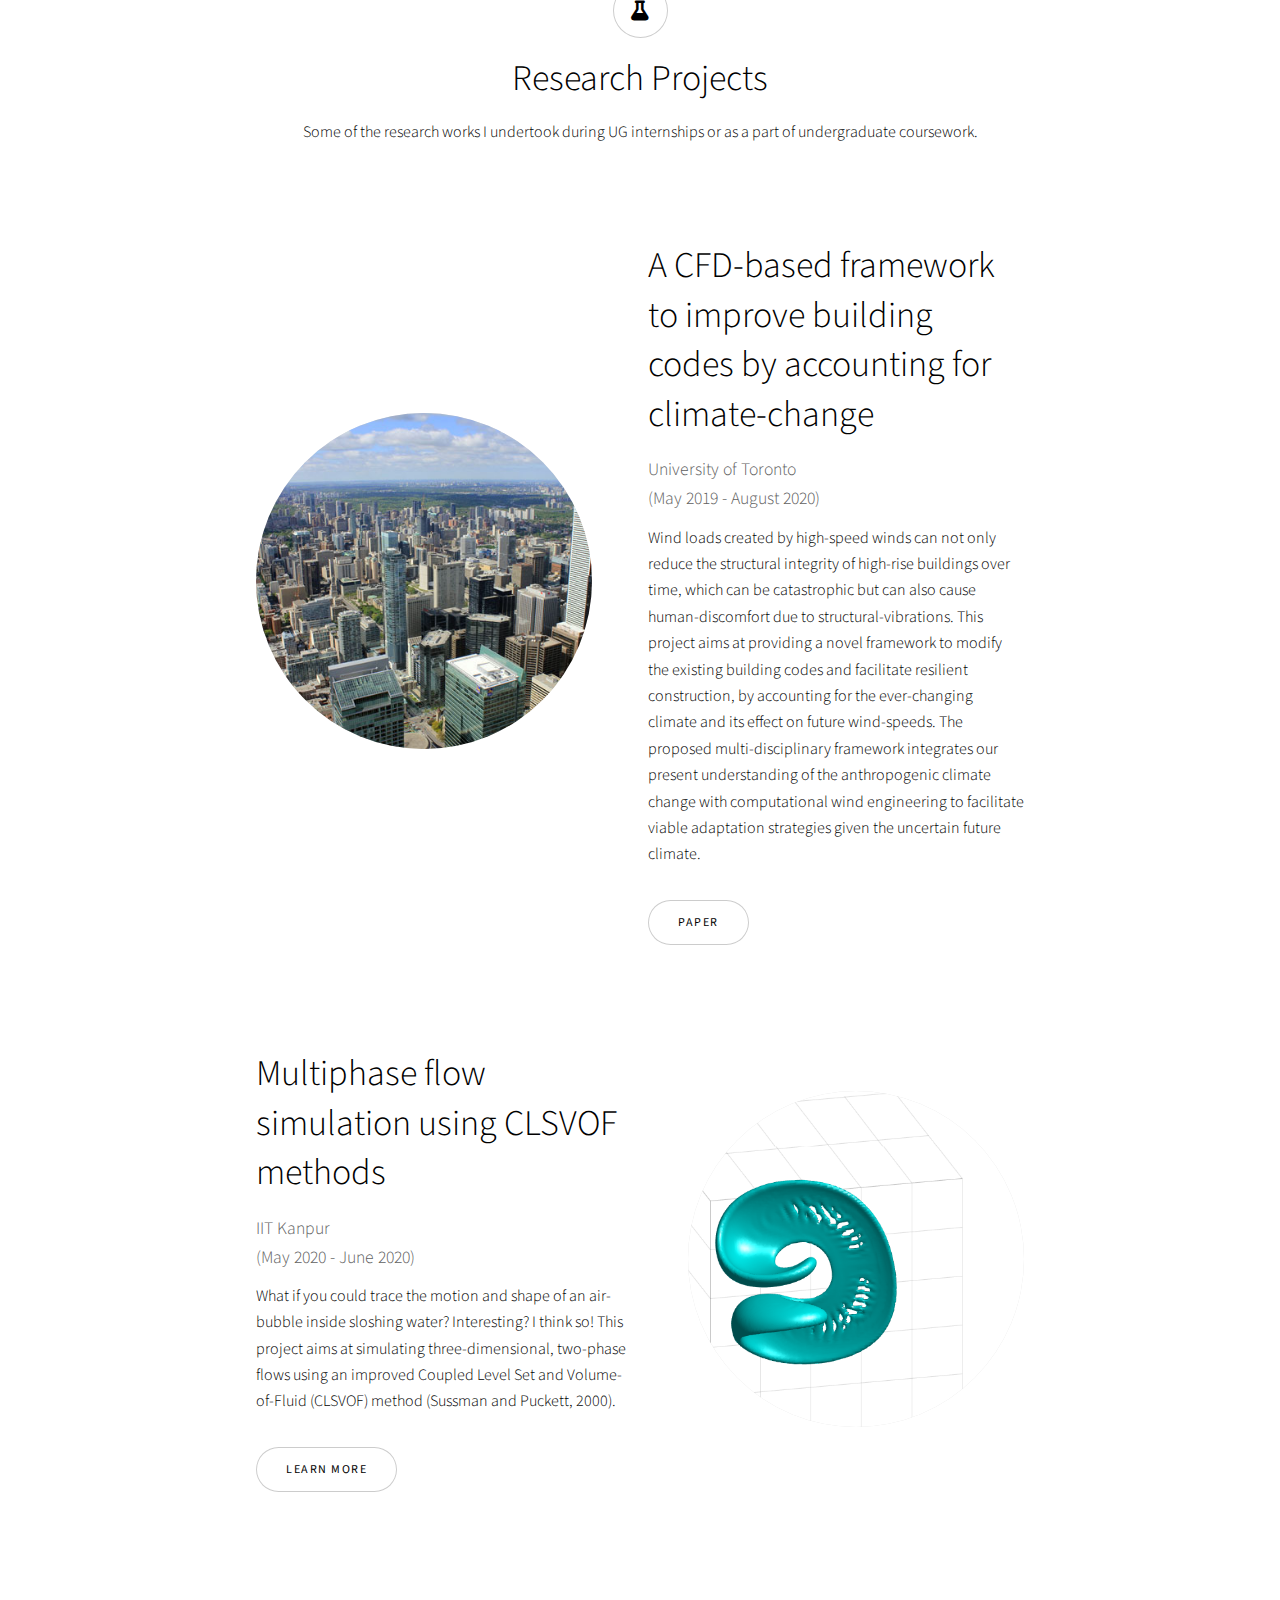
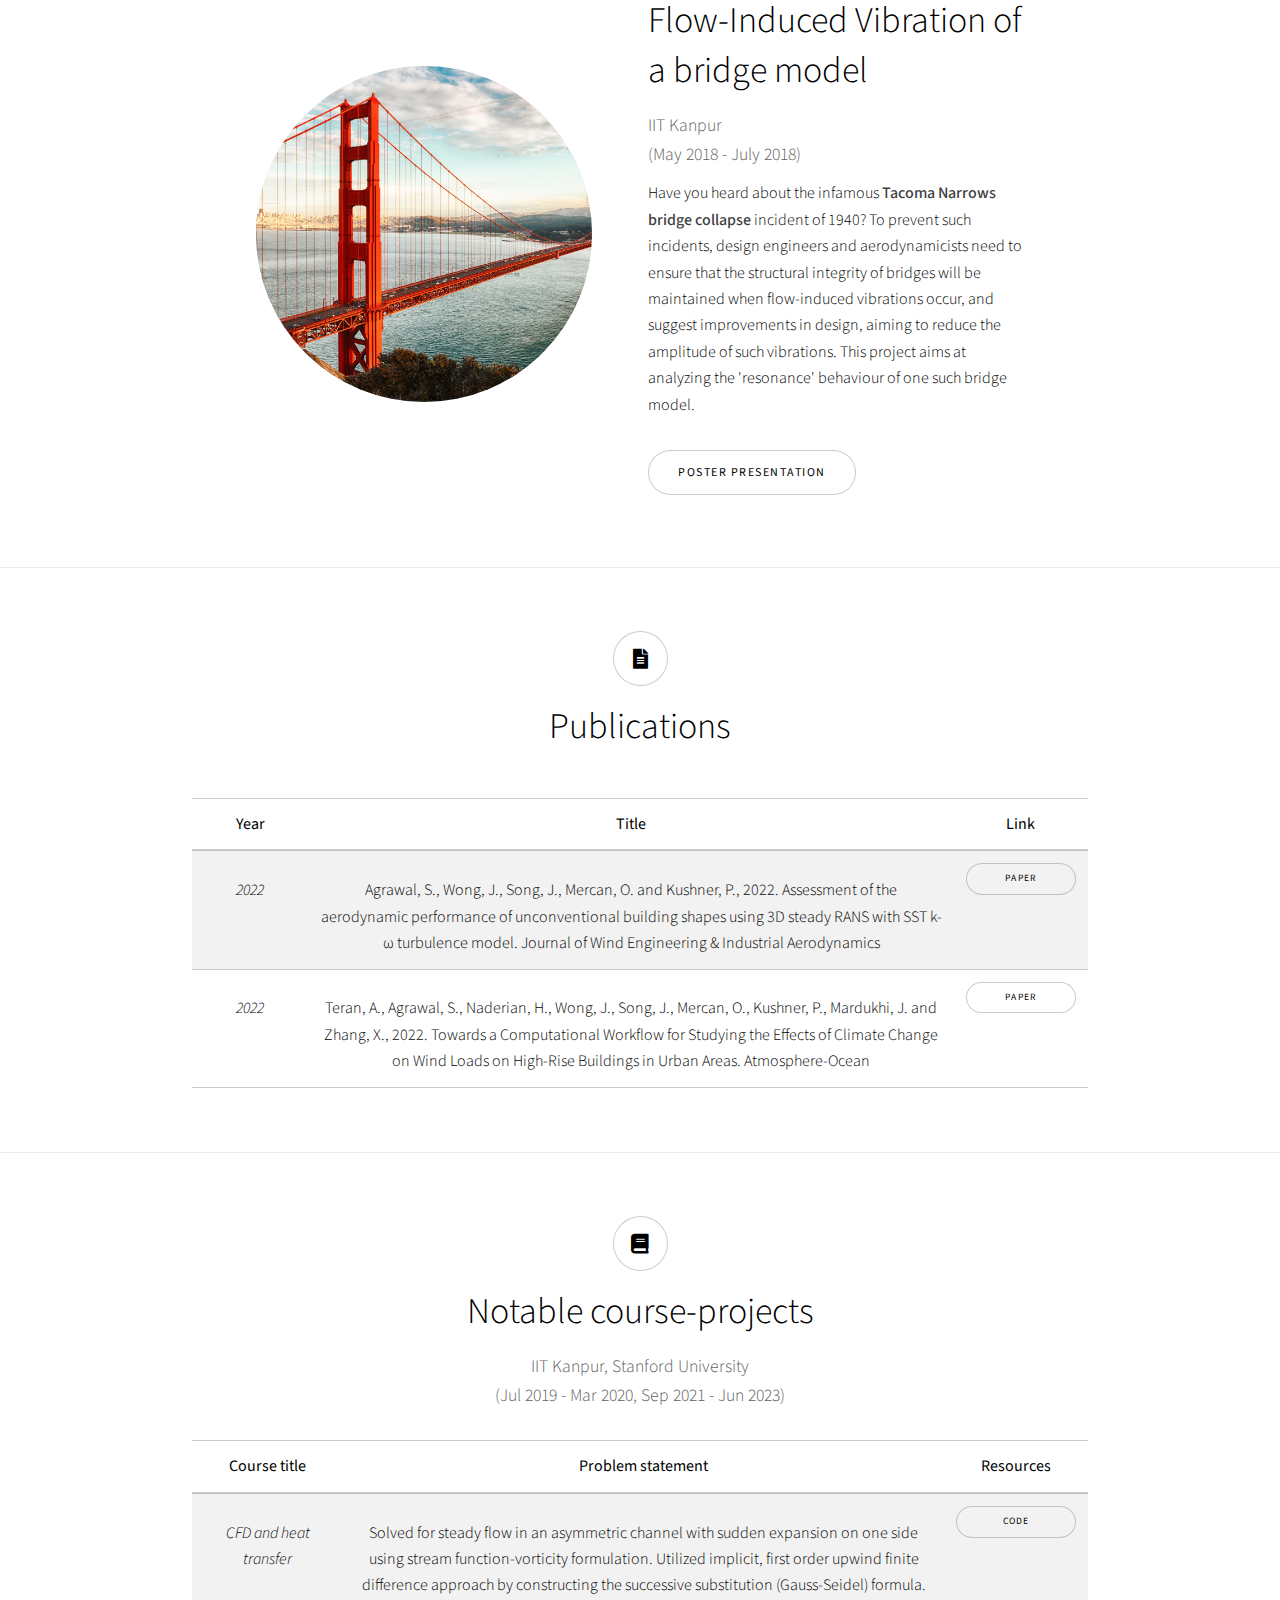
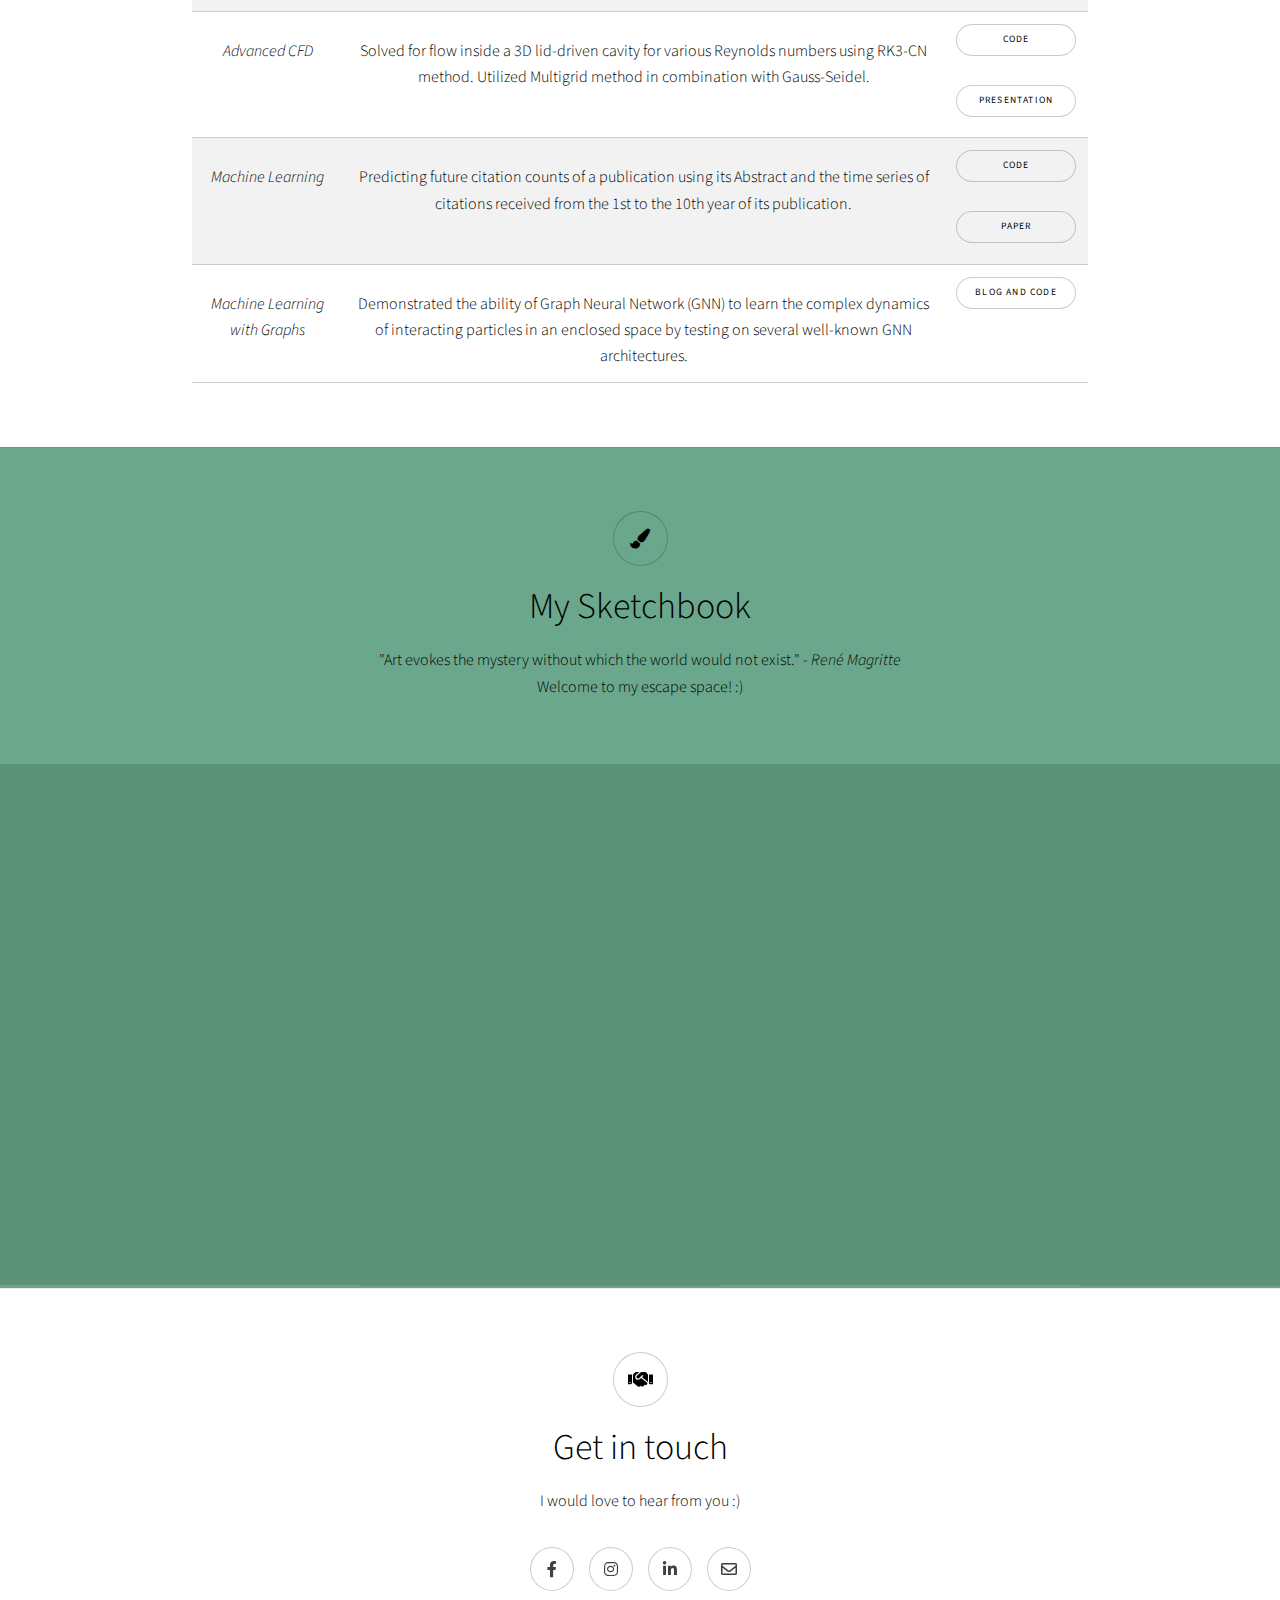
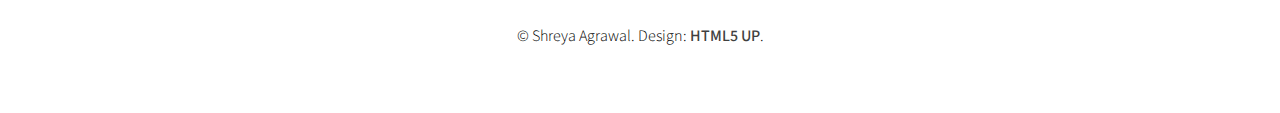
==== commit b210b4bc: "added ML projects" ====
--- a/index.html
+++ b/index.html
@@ -187,8 +187,8 @@
 					<section class="wrapper style1 align-center">
 						<div class="inner">
 						<span class="icon solid style2 major fa-book"></span>
-							<h2>Notable CFD course-projects</h2>
-							<subtitle class"bottomOne">IIT Kanpur <br> (July 2019 - March 2020)</subtitle>
+							<h2>Notable course-projects</h2>
+							<subtitle class"bottomOne">IIT Kanpur, Stanford University <br> (Jul 2019 - Mar 2020, Sep 2021 - Jun 2023)</subtitle>
 							
               <div class="table-wrapper topOne">
 							  <table class="topOne">
@@ -208,14 +208,38 @@
 							   </ul>
 							   </td>
  							  </tr>
+			
+  							<tr>
+  							<td style="width:17%"><em>Advanced CFD</em></td>
+   							<td style="width:68%">Solved for flow inside a 3D lid-driven cavity for various Reynolds numbers using RK3-CN method. Utilized Multigrid method in combination with Gauss-Seidel.	
+							  </td>
+   							<td style="width:15%">
+   							 <ul class="actions stacked">
+								 <li><a href="https://github.com/Shreyaagr/CFD-Codes/blob/main/Lid_driven_cavity_RK3-CN.f95" class="button fit small">Code</a></li><li><a href="https://github.com/Shreyaagr/CFD-Codes/blob/main/Lid_driven_cavity_results.pdf" class="button fit small">Presentation</a>
+								</li>
+							   </ul>
+							   </td>
+ 							  </tr>
+
+  							<tr>
+  							<td style="width:17%"><em>Machine Learning</em></td>
+   							<td style="width:68%">Predicting future citation counts of a publication using its Abstract and the time series of citations received from the 1st to the 10th year of its publication.	
+							  </td>
+   							<td style="width:15%">
+   							 <ul class="actions stacked">
+								 <li><a href="https://github.com/Liwen-A/Academic_Influence_Prediction" class="button fit small">Code</a></li><li><a href="https://drive.google.com/file/d/1s2scrtiKPNlVvs9VkNVGWfH7o9DB-HXv/view?usp=sharing" class="button fit small">Paper</a>
+								 </li>
+							   </ul>
+							   </td>
+ 							  </tr>
 
  							  <tr style="padding-bottom:0.75rem">
- 							  <td style="width:17%"><em>Advanced CFD</em></td>
-    						<td style="width:68%">Solved for flow inside a 3D lid-driven cavity for various Reynolds numbers using RK3-CN method. Utilized Multigrid method in combination with Gauss-Seidel.</td>
+ 							  <td style="width:17%"><em>Machine Learning with Graphs</em></td>
+    						<td style="width:68%">Demonstrated the ability of Graph Neural Network (GNN) to learn the complex dynamics of interacting particles in an enclosed space by testing on several well-known GNN architectures.</td>
     							 
     						<td>
     						<ul class="actions stacked">
-								<li><a href="https://github.com/Shreyaagr/CFD-Codes/blob/main/Lid_driven_cavity_RK3-CN.f95" class="button fit small">Code</a></li><li><a href="https://github.com/Shreyaagr/CFD-Codes/blob/main/Lid_driven_cavity_results.pdf" class="button fit small">Presentation</a>
+								<li><a href="https://medium.com/@cs224w.ssn/learning-complex-dynamics-of-particle-interactions-through-a-social-dynamics-lens-f24f05a9ea8" class="button fit small">Blog and Code</a>
 								</li>
 							  </ul>
 							  </td>
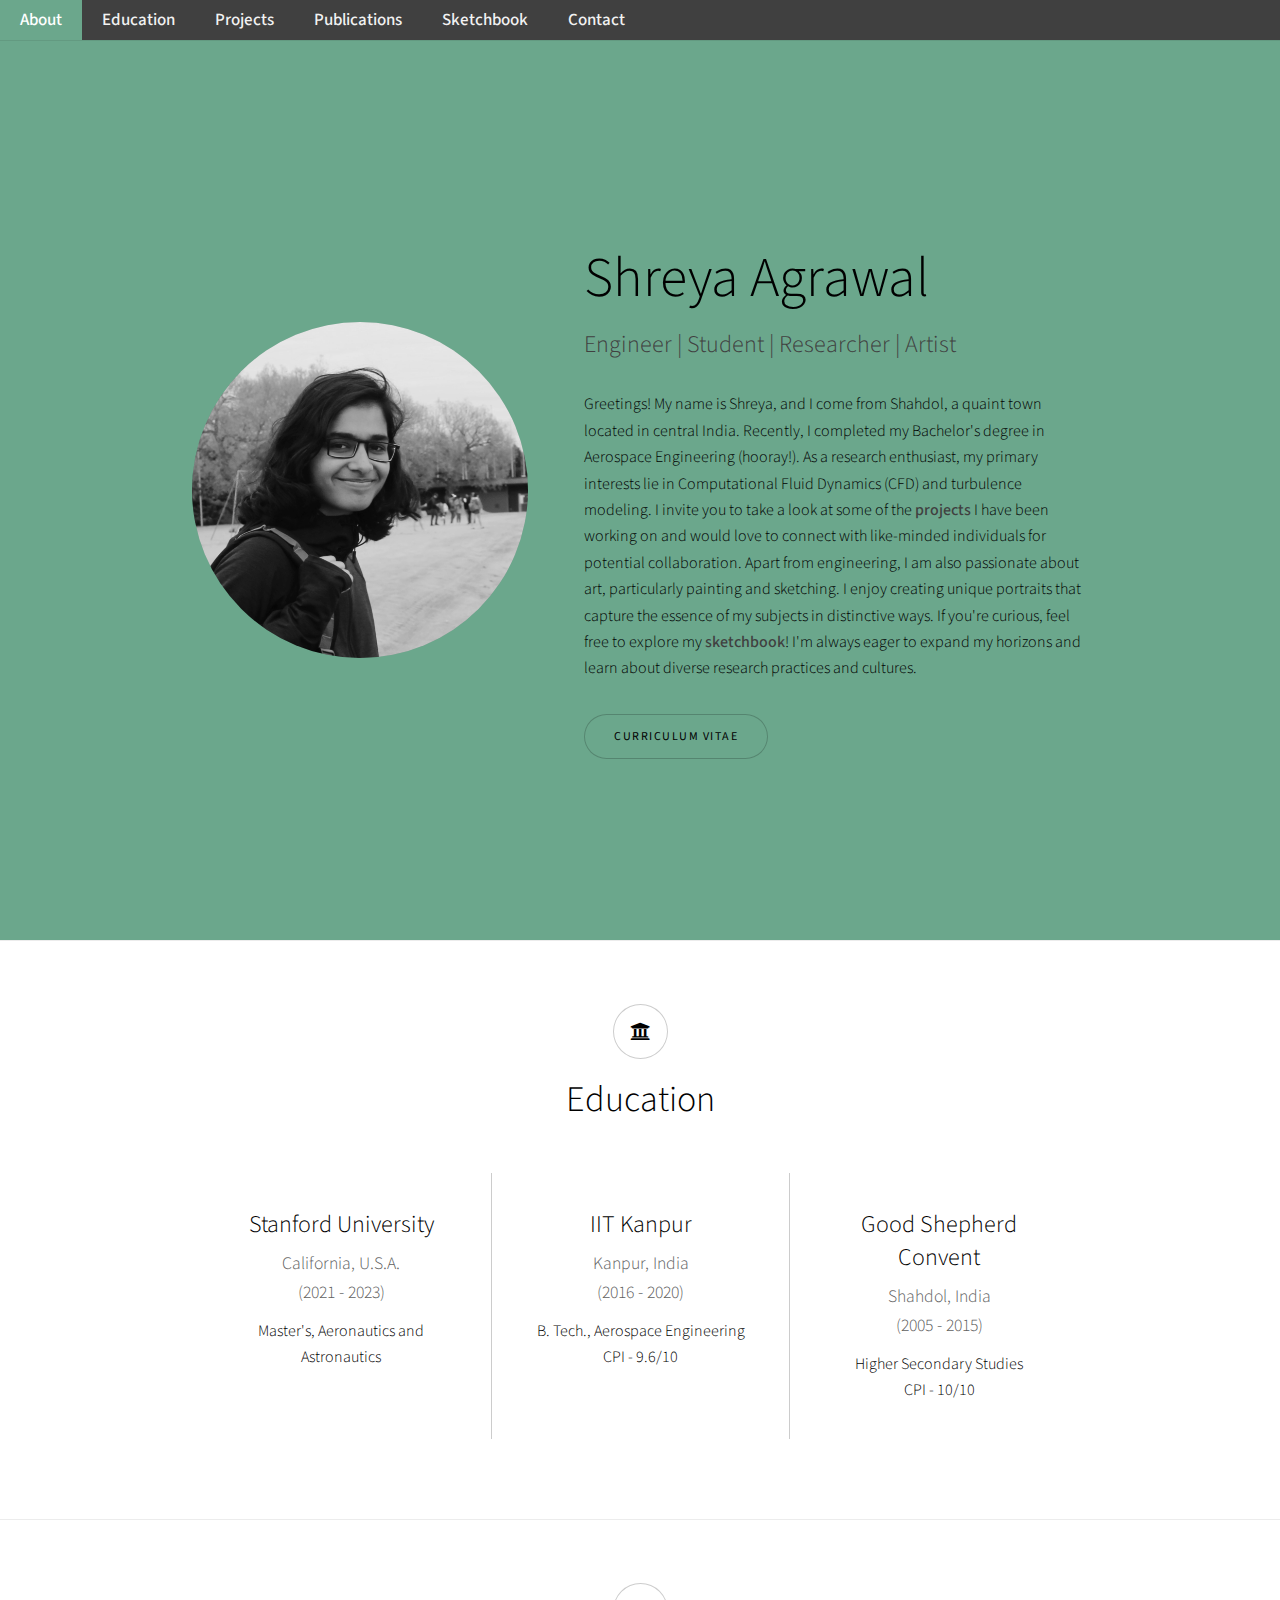
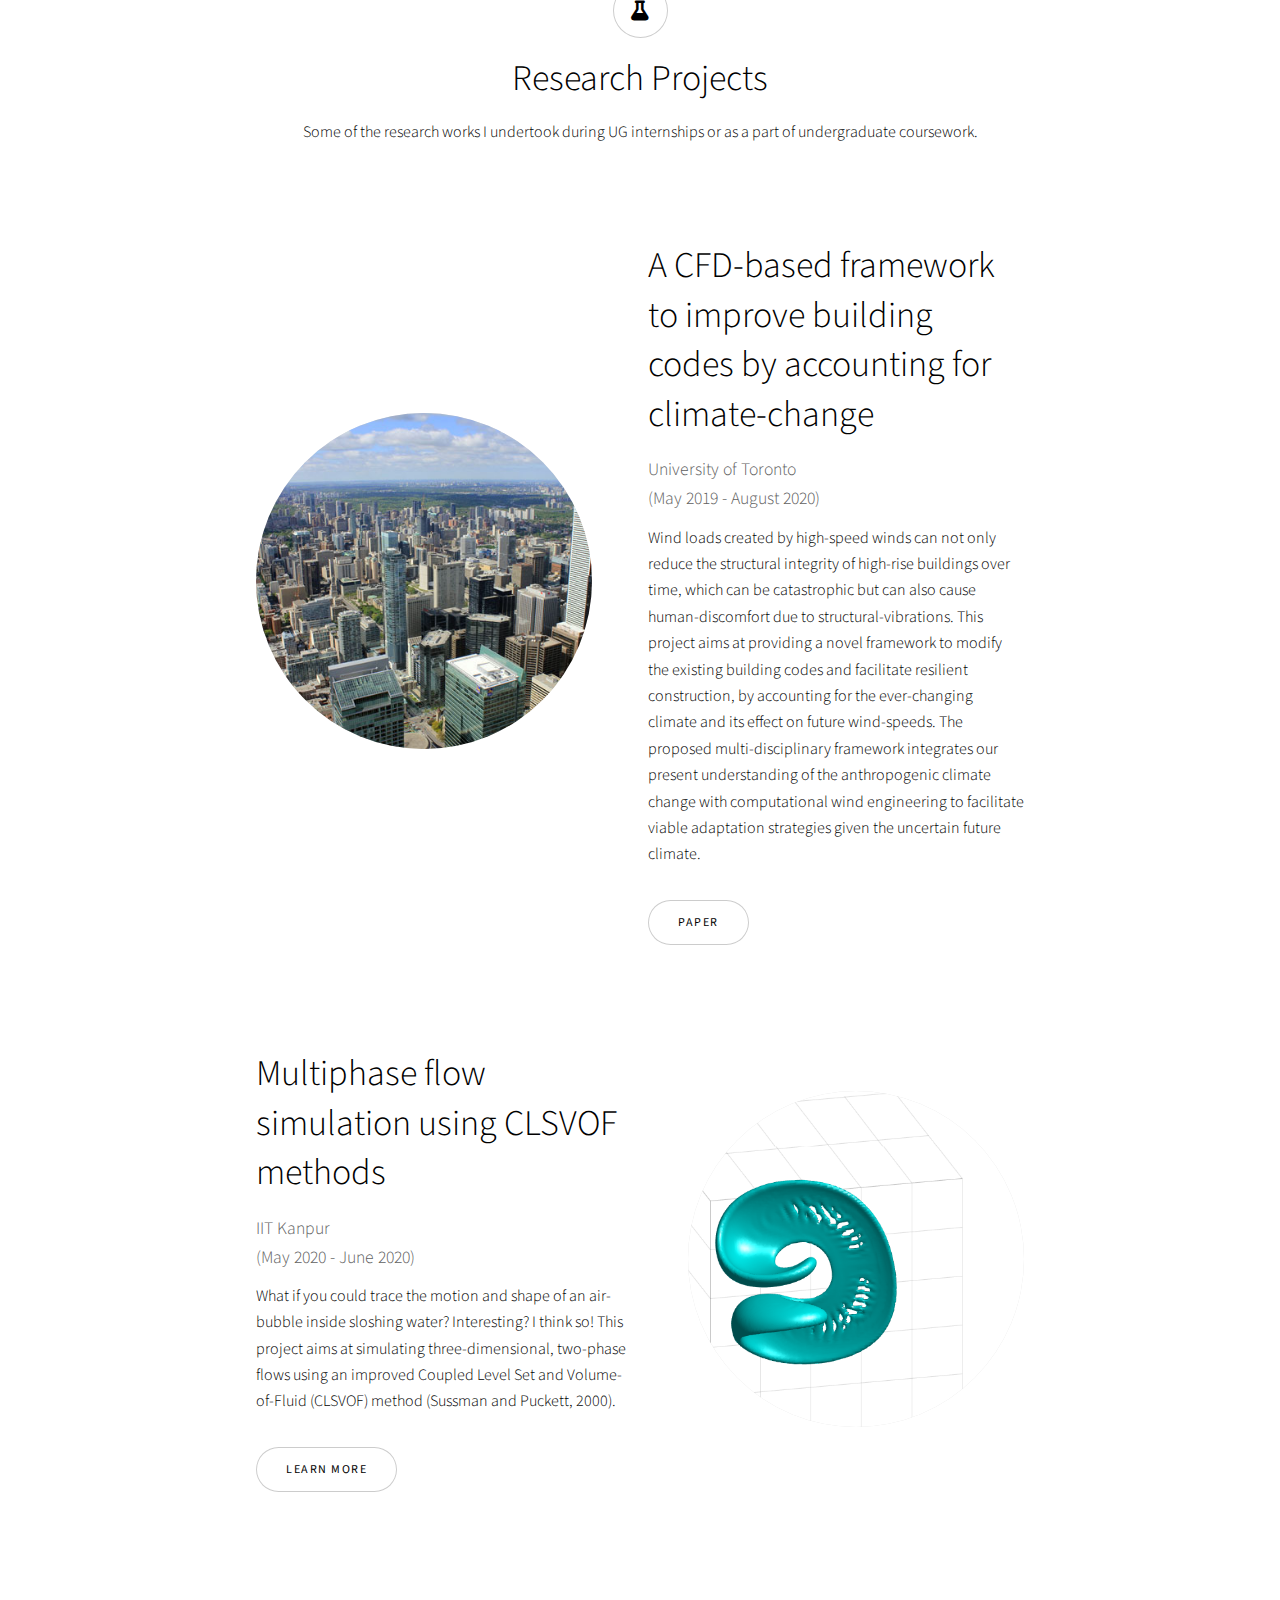
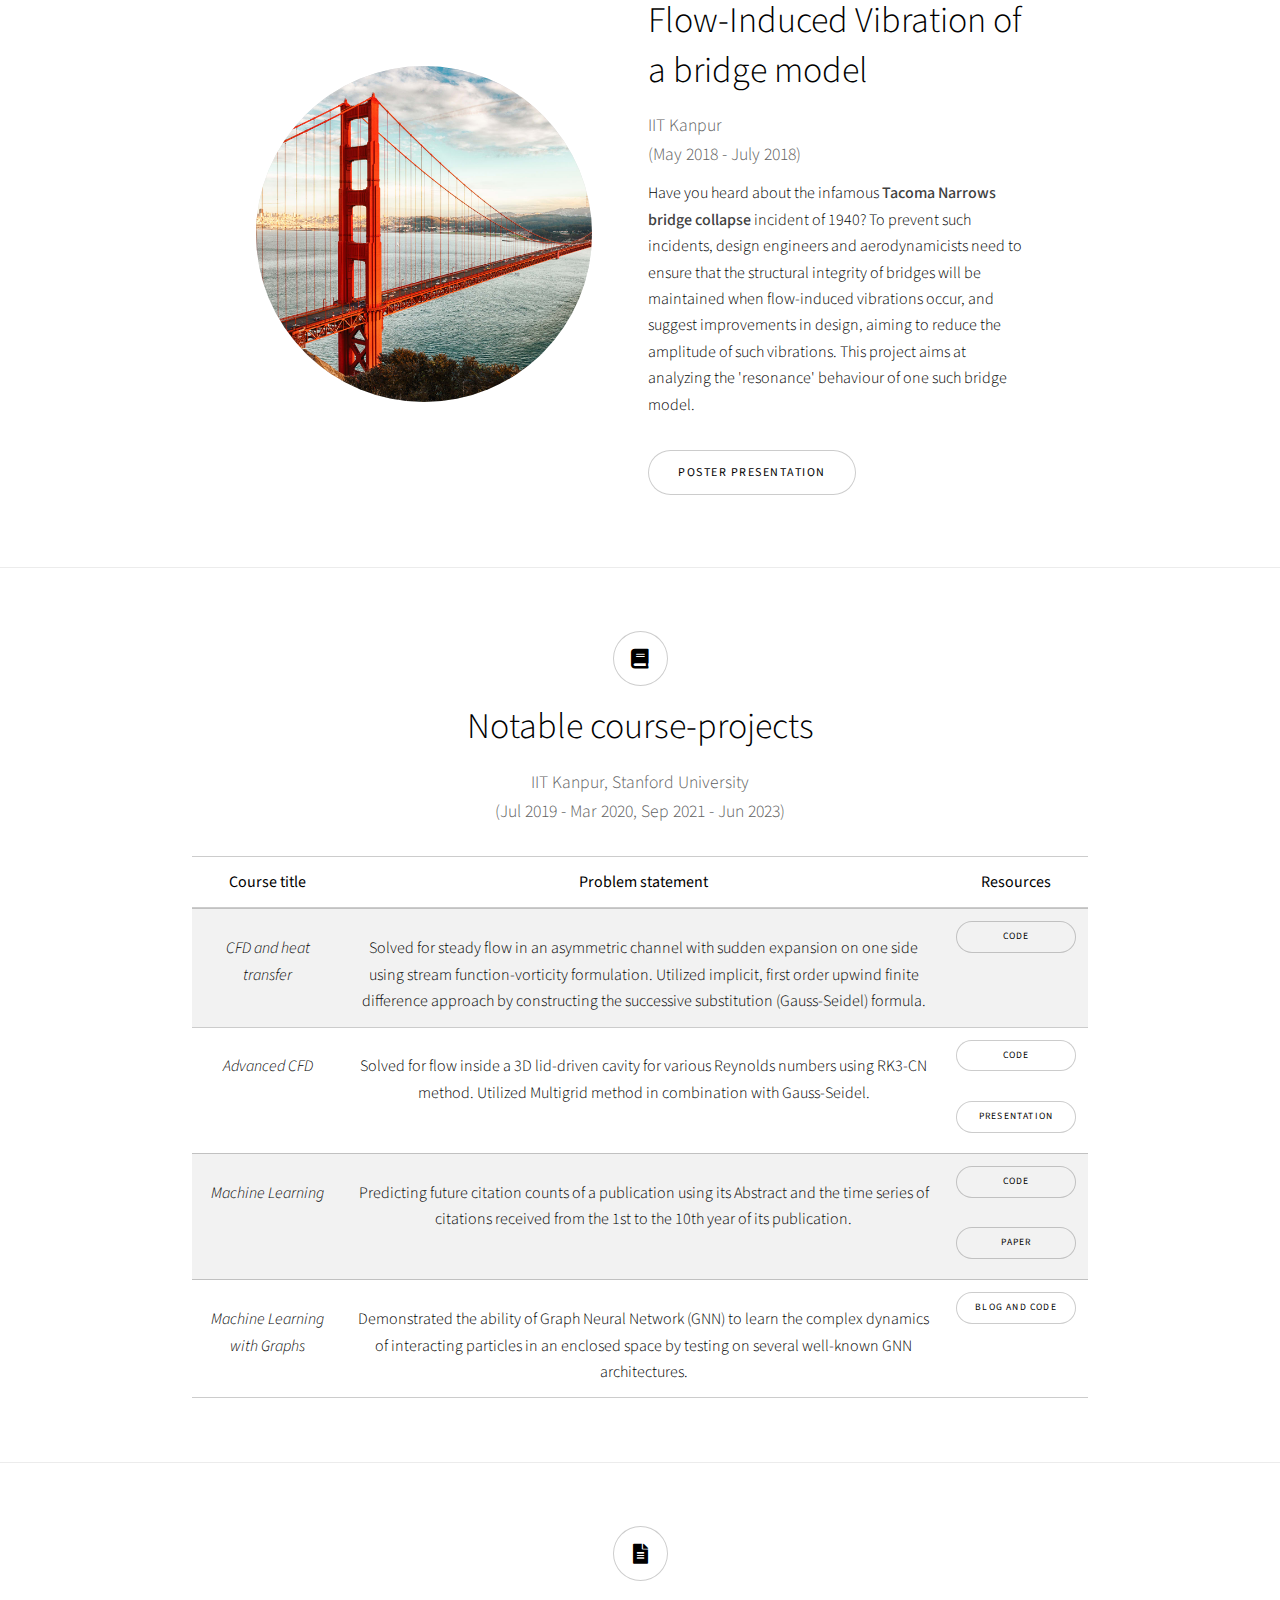
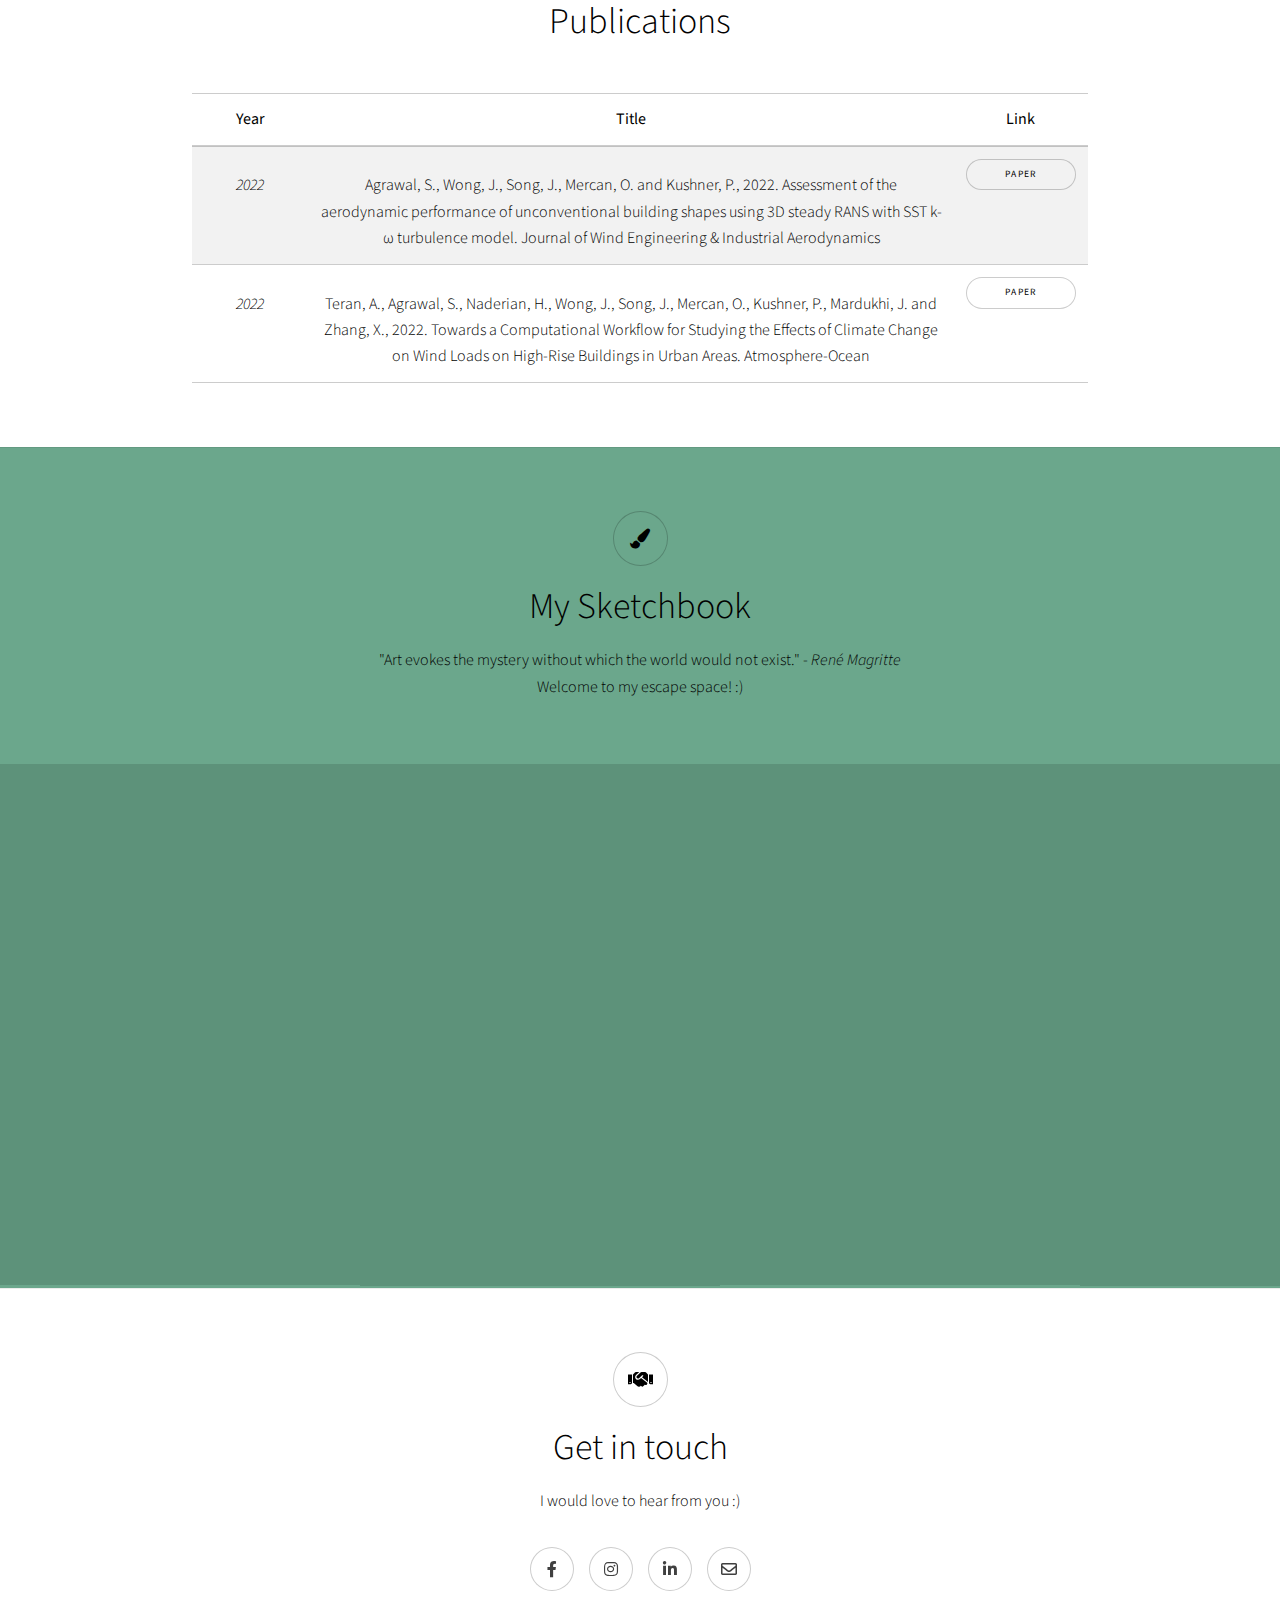
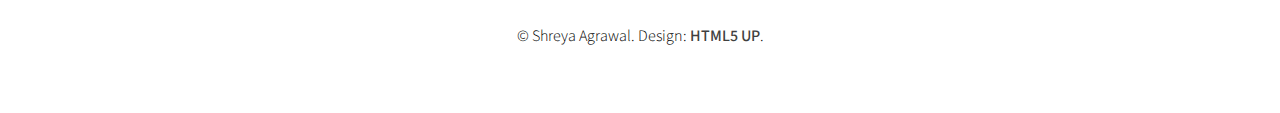
==== commit 114af250: "changed location of course-projects, publications" ====
--- a/index.html
+++ b/index.html
@@ -130,56 +130,7 @@
 						</div>
 					</section>
 				</div>
-				</section>
-
-				
-				
-
-				<!-- Publications -->
-					<section class="wrapper style1 align-center" id="publications">
-						<div class="inner">
-						<span class="icon solid style2 major fa-file-alt"></span>
-							<h2>Publications</h2>
-							<subtitle class"bottomOne"></subtitle>
-							
-              <div class="table-wrapper topOne">
-							  <table class="topOne">
-							   <thead>
-							   <tr>
-							   <th style="text-align:center">Year</th><th style="text-align:center">Title</th><th style="text-align:center">Link</th>
-							   </tr>
-							   </thead>
-                <tbody>
-  							<tr>
-  							<td style="width:13%"><em>2022</em></td>
-   							<td style="width:72%">Agrawal, S., Wong, J., Song, J., Mercan, O. and Kushner, P., 2022. Assessment of the aerodynamic performance of unconventional building shapes using 3D steady RANS with SST k-ω turbulence model. 
-								Journal of Wind Engineering & Industrial Aerodynamics	
-							  </td>
-   							<td style="width:15%">
-   							 <ul class="actions stacked">
-								 <li><a href="https://doi.org/10.1016/j.jweia.2022.104988" class="button fit small">Paper</a></li>
-							   </ul>
-							   </td>
- 							  </tr>
-
- 							  <tr style="padding-bottom:0.75rem">
- 							  <td style="width:13%"><em>2022</em></td>
-    						<td style="width:72%">Teran, A., Agrawal, S., Naderian, H., Wong, J., Song, J., Mercan, O., Kushner, P., Mardukhi, J. and Zhang, X., 2022. Towards a Computational Workflow for Studying the Effects of Climate Change on Wind Loads on High-Rise Buildings in Urban Areas.
-								   Atmosphere-Ocean</td>
-    							 
-    						<td>
-    						<ul class="actions stacked">
-								<li><a href="https://doi.org/10.1080/07055900.2022.2061412" class="button fit small">Paper</a></li>
-							  </ul>
-							  </td>
-  							</tr>
-
-							  </tbody>
-							  </table>
-							</div>
-						</div>
-					</section>
-				
+				</section>			
 				
 				
 				
@@ -252,6 +203,54 @@
 					</section>
 
 
+
+				<!-- Publications -->
+					<section class="wrapper style1 align-center" id="publications">
+						<div class="inner">
+						<span class="icon solid style2 major fa-file-alt"></span>
+							<h2>Publications</h2>
+							<subtitle class"bottomOne"></subtitle>
+							
+              <div class="table-wrapper topOne">
+							  <table class="topOne">
+							   <thead>
+							   <tr>
+							   <th style="text-align:center">Year</th><th style="text-align:center">Title</th><th style="text-align:center">Link</th>
+							   </tr>
+							   </thead>
+                <tbody>
+  							<tr>
+  							<td style="width:13%"><em>2022</em></td>
+   							<td style="width:72%">Agrawal, S., Wong, J., Song, J., Mercan, O. and Kushner, P., 2022. Assessment of the aerodynamic performance of unconventional building shapes using 3D steady RANS with SST k-ω turbulence model. 
+								Journal of Wind Engineering & Industrial Aerodynamics	
+							  </td>
+   							<td style="width:15%">
+   							 <ul class="actions stacked">
+								 <li><a href="https://doi.org/10.1016/j.jweia.2022.104988" class="button fit small">Paper</a></li>
+							   </ul>
+							   </td>
+ 							  </tr>
+
+ 							  <tr style="padding-bottom:0.75rem">
+ 							  <td style="width:13%"><em>2022</em></td>
+    						<td style="width:72%">Teran, A., Agrawal, S., Naderian, H., Wong, J., Song, J., Mercan, O., Kushner, P., Mardukhi, J. and Zhang, X., 2022. Towards a Computational Workflow for Studying the Effects of Climate Change on Wind Loads on High-Rise Buildings in Urban Areas.
+								   Atmosphere-Ocean</td>
+    							 
+    						<td>
+    						<ul class="actions stacked">
+						<li><a href="https://doi.org/10.1080/07055900.2022.2061412" class="button fit small">Paper</a></li>
+							  </ul>
+							  </td>
+  							</tr>
+
+							  </tbody>
+							  </table>
+							</div>
+						</div>
+					</section>
+				
+				
+
 				<!-- Sketches -->
 					<section class="wrapper style1 align-center color7" id = "sketchbook">
 						<div class="inner">
